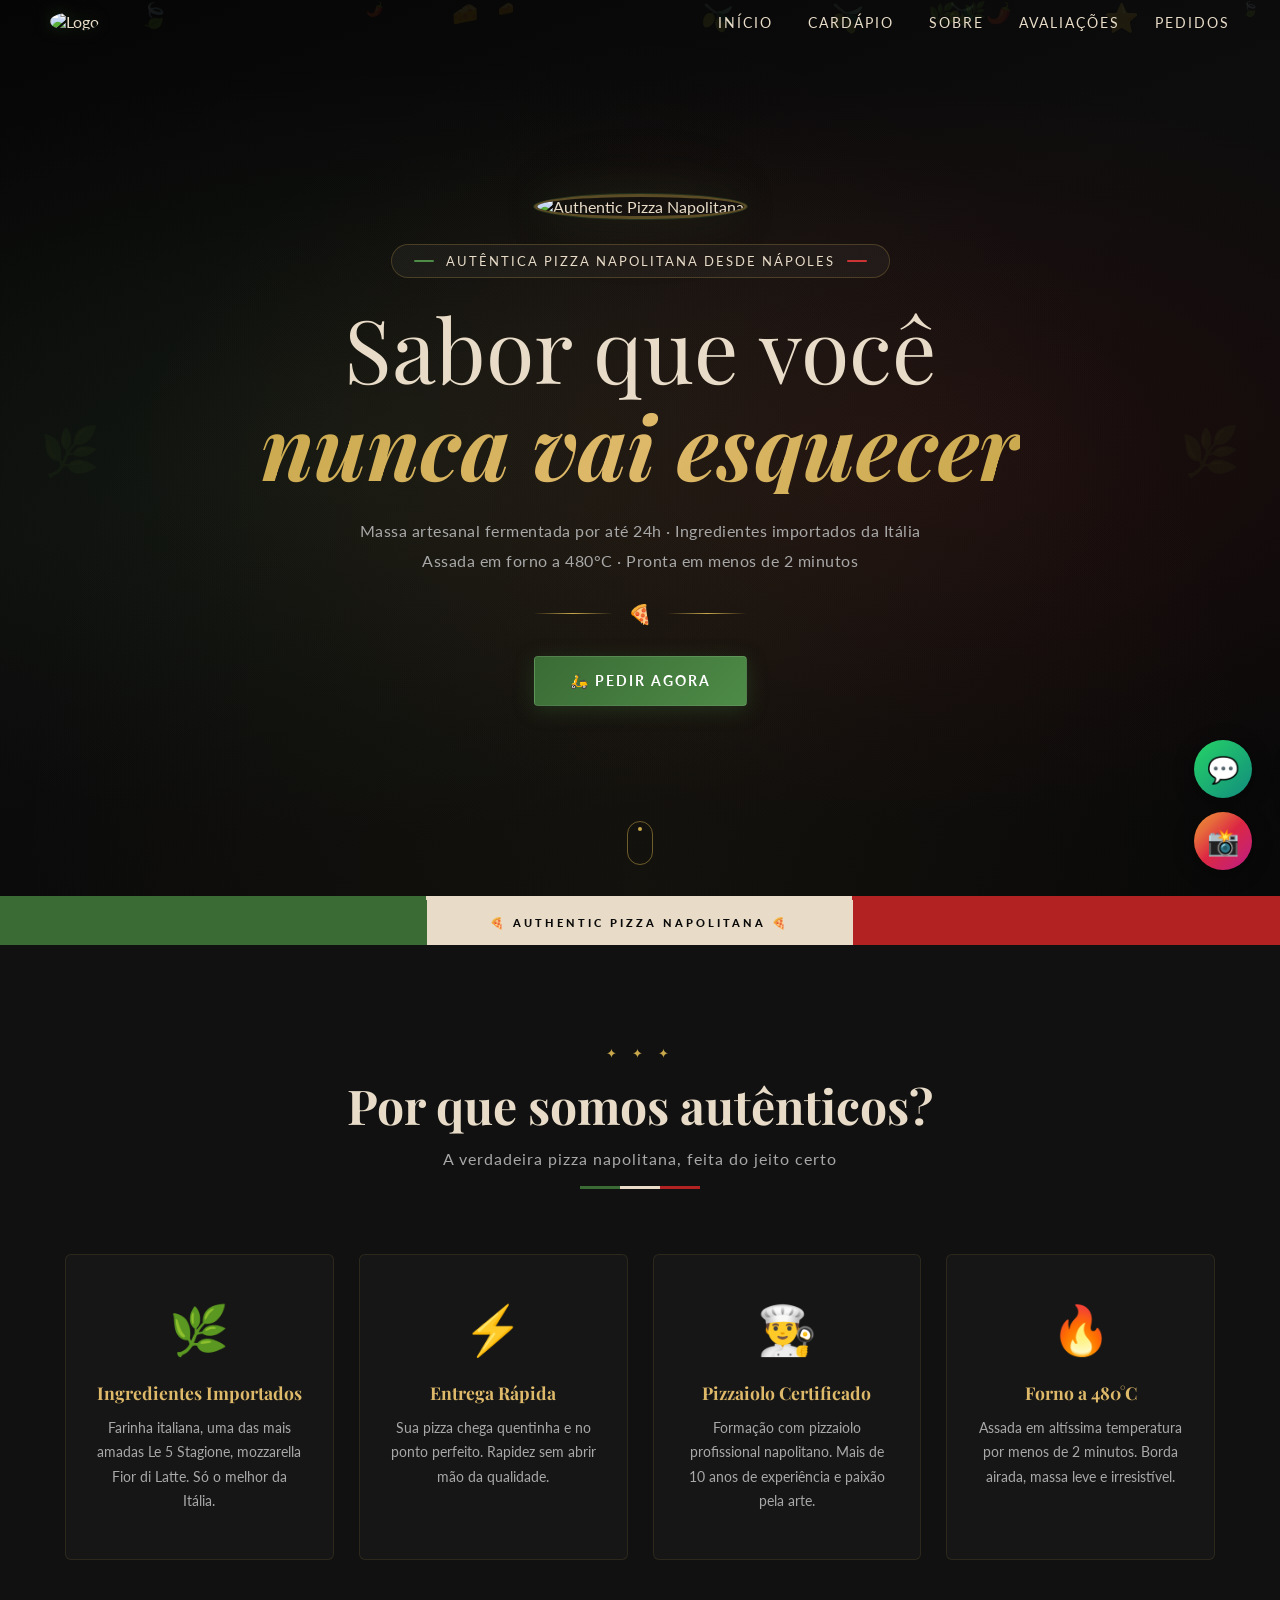
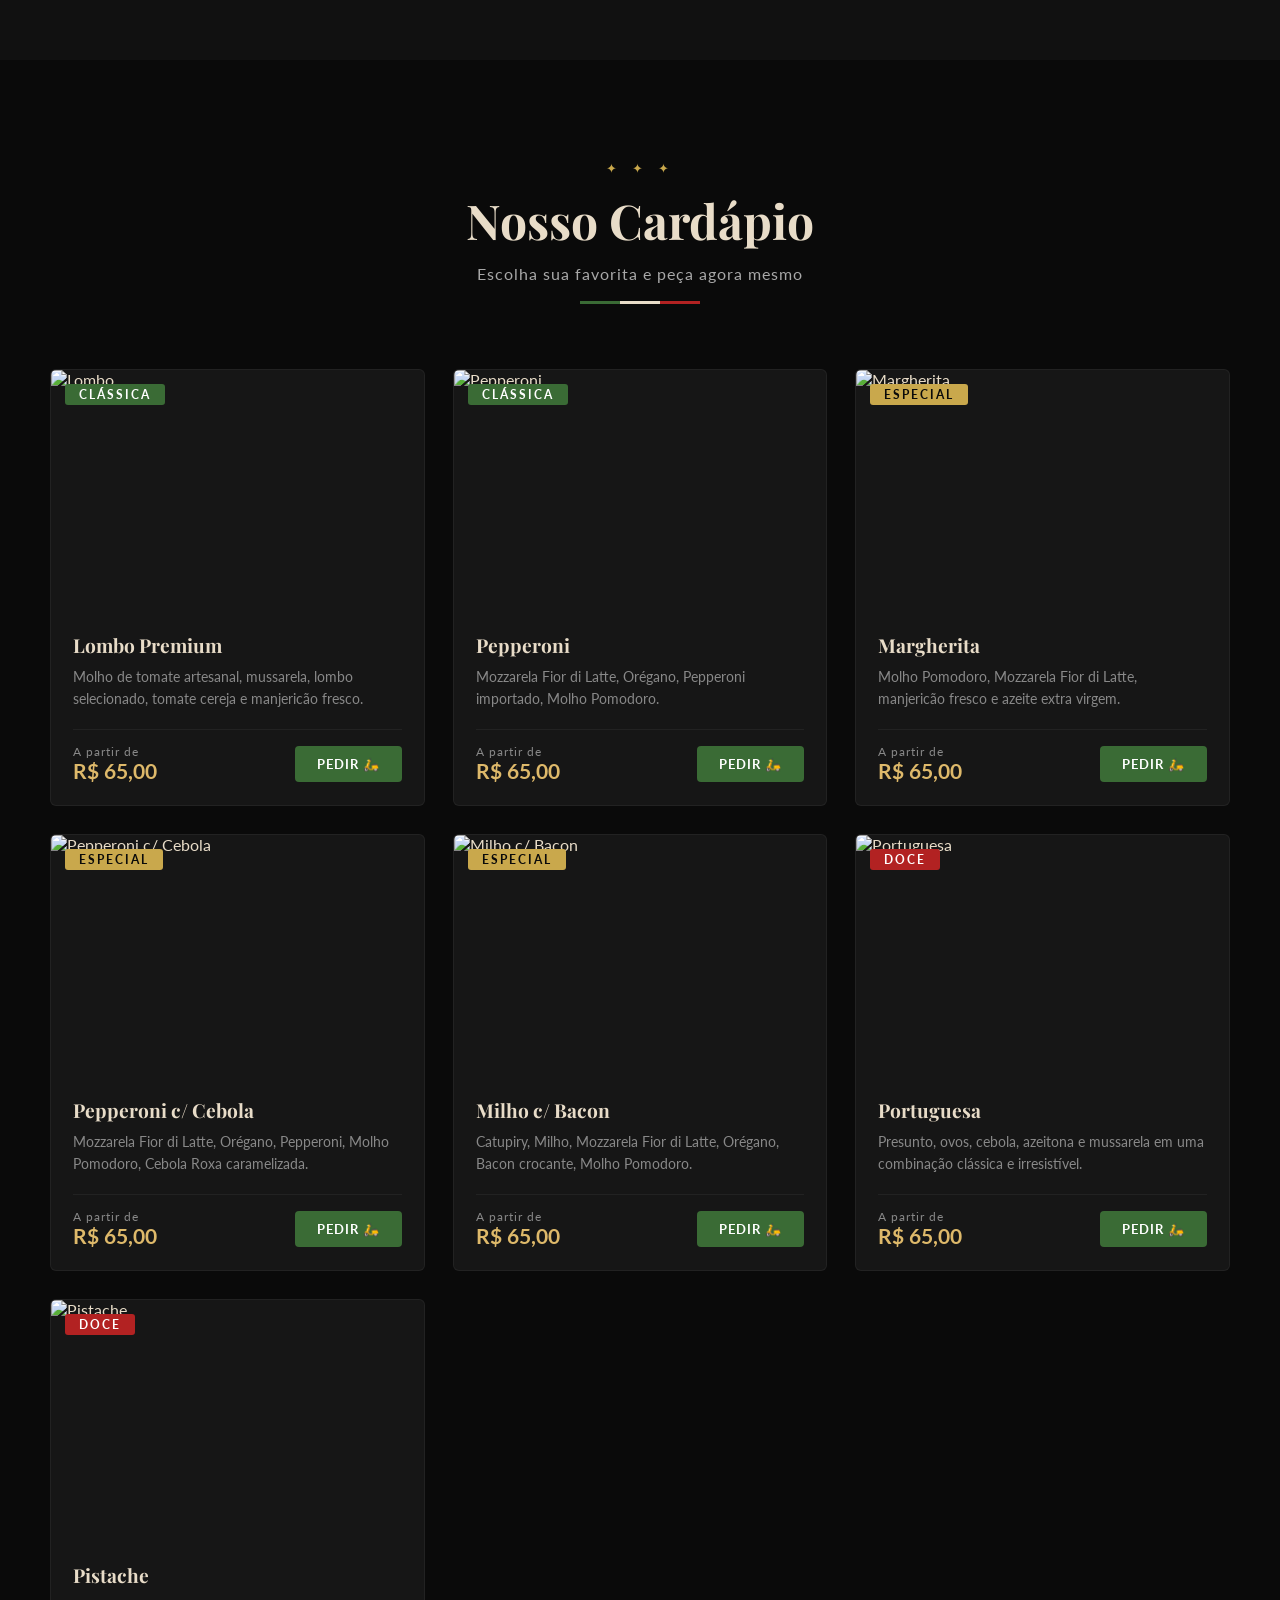
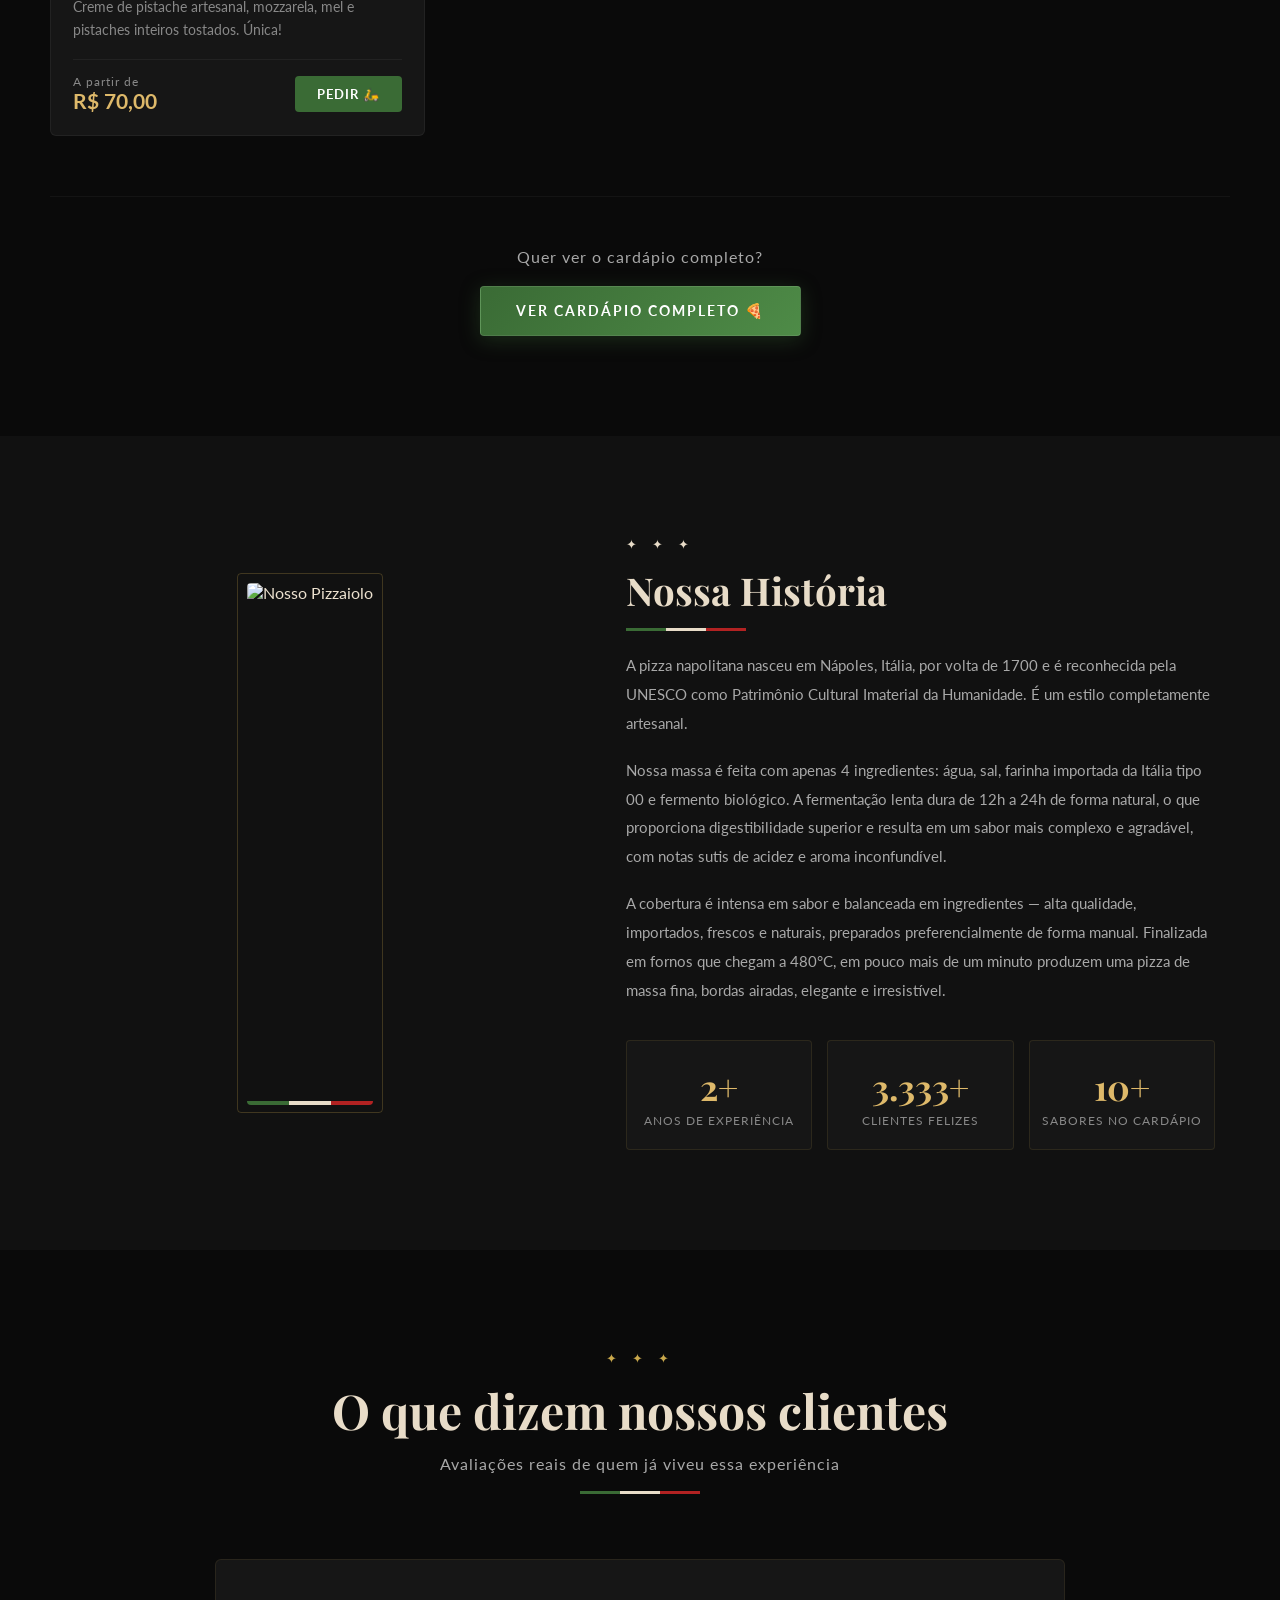
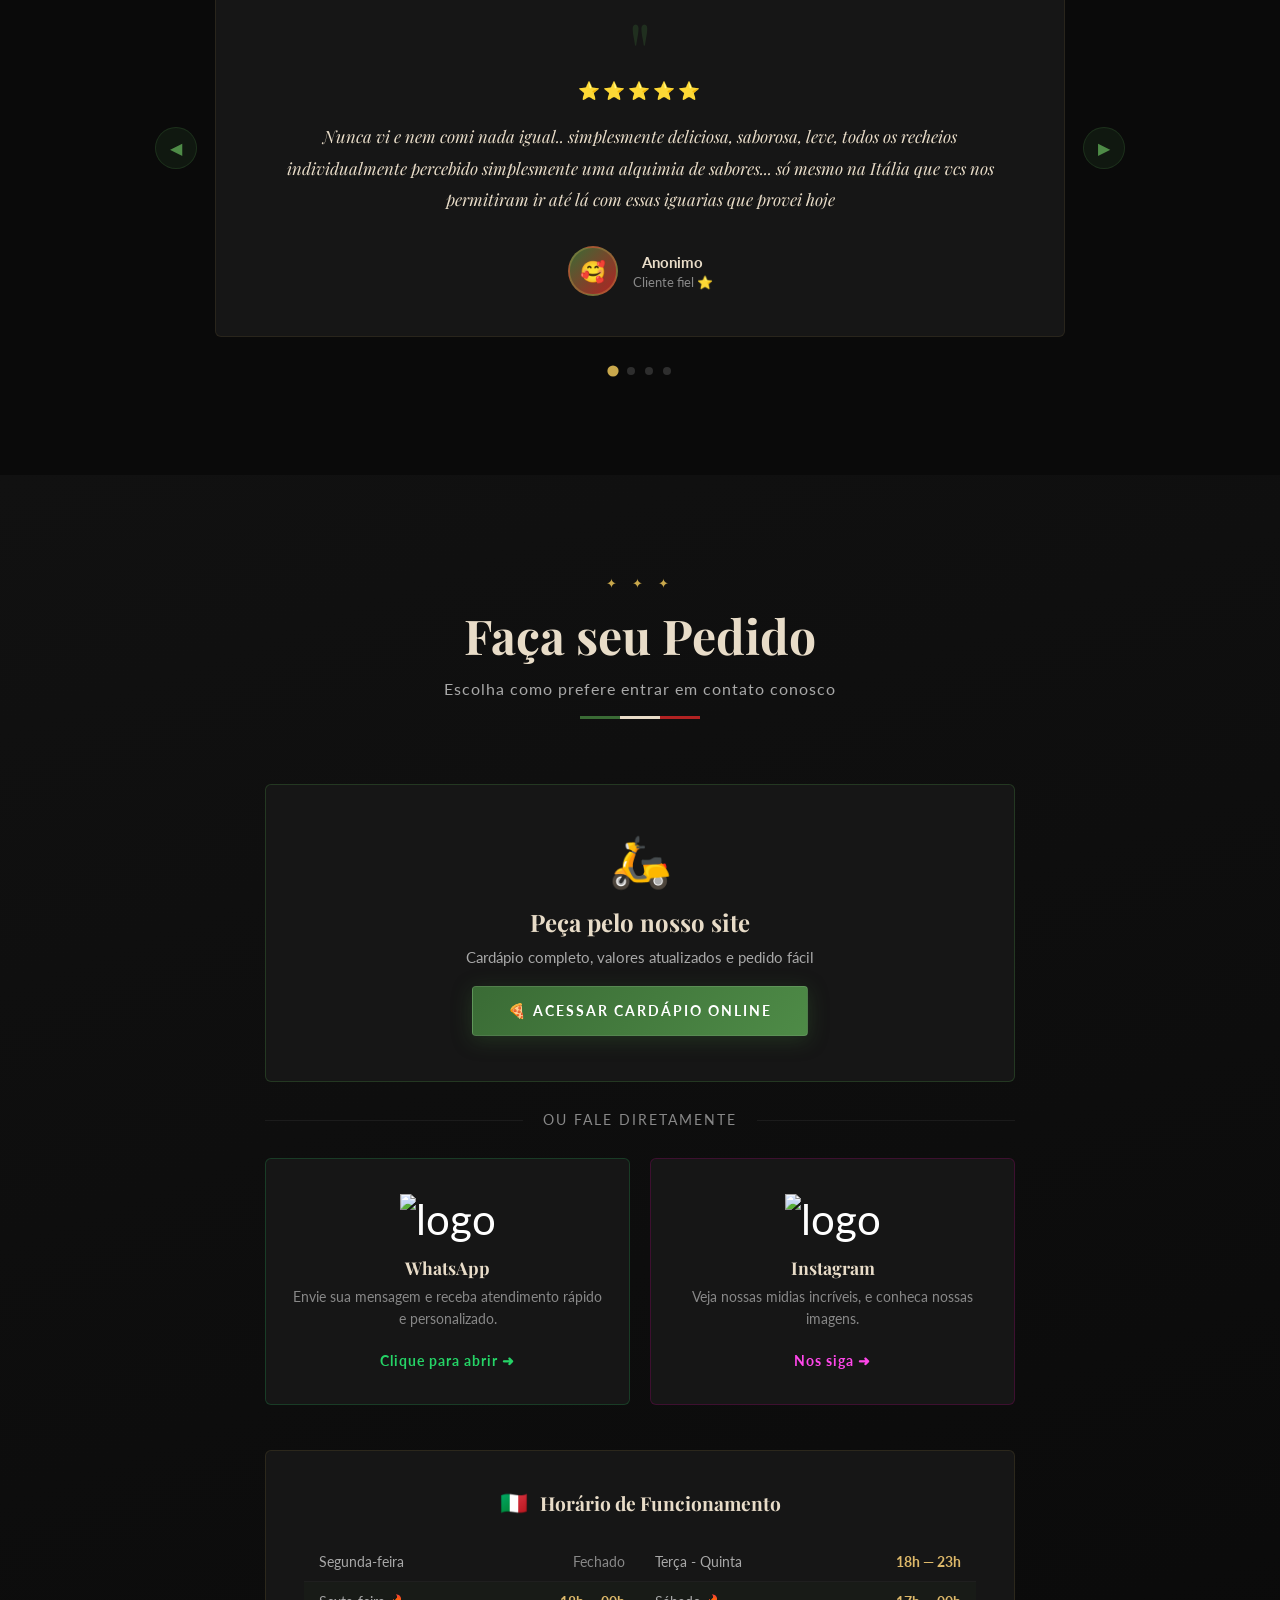
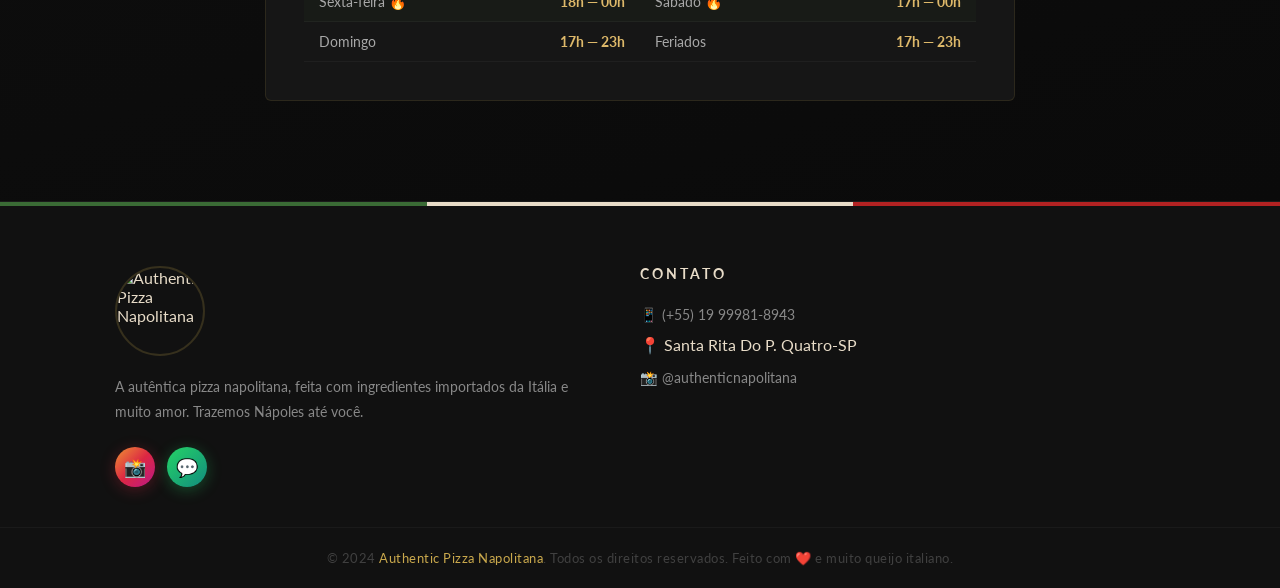
==== Index.html @ 11d4d559 "Rename Index2.html to Index.html" ====
<!DOCTYPE html>
<html lang="pt-BR">
<head>
    <meta charset="UTF-8">
    <meta name="viewport" content="width=device-width, initial-scale=1.0">
    <title>Authentic Pizza Napolitana</title>
    <link rel="stylesheet" href="style2.css">
    <link href="https://fonts.googleapis.com/css2?family=Playfair+Display:ital,wght@0,400;0,700;1,400&family=Lato:wght@300;400;700&display=swap" rel="stylesheet">
</head>
<body>

    <!-- LOADER -->
    <div id="loader">
        <div class="loader-logo">
            <img src="./imgs/logo.jpeg" alt="Authentic Pizza Napolitana" class="loader-img">
        </div>
        <div class="loader-bar-container">
            <div class="loader-bar"></div>
        </div>
        <p class="loader-text">Preparando sua experiência...</p>
    </div>

    <!-- TOAST -->
    <div class="toast" id="toast">🍕 Redirecionando para o pedido!</div>

    <!-- FLOATING BUTTONS -->
    <div class="floating-buttons">
        <a href="https://wa.me/5519999818943?text=" 
           class="float-btn float-whatsapp" target="_blank">
            <span>💬</span>
            <div class="tooltip">Pedir pelo WhatsApp</div>
        </a>
        <a href="https://www.instagram.com/authentic_napolitana?igsh=MWFhM2d0ODhkc3BvMA==" 
           class="float-btn float-instagram" target="_blank">
            <span>📸</span>
            <div class="tooltip">Ver no Instagram</div>
        </a>
    </div>

    <!-- NAVBAR -->
    <nav id="navbar">
        <div class="nav-logo">
            <img src="./imgs/logo.jpeg" alt="Logo" class="nav-logo-img">
        </div>
        <ul class="nav-links" id="navLinks">
            <li><a href="#hero">Início</a></li>
            <li><a href="#cardapio">Cardápio</a></li>
            <li><a href="#sobre">Sobre</a></li>
            <li><a href="#depoimentos">Avaliações</a></li>
            <li><a href="#pedido">Pedidos</a></li>
        </ul>
        <div class="hamburger" id="hamburger">
            <span></span>
            <span></span>
            <span></span>
        </div>
    </nav>

    <!-- ===== HERO ===== -->
    <section id="hero">
        <div class="hero-bg"></div>
        <div class="hero-overlay"></div>
        <div class="particles" id="particles"></div>

        <!-- Bandeira italiana decorativa -->
        <div class="italian-flag-bar"></div>

        <div class="hero-content">
            <div class="hero-logo-container">
                <img src="./imgs/logo.jpeg" alt="Authentic Pizza Napolitana" class="hero-logo">
            </div>
            <div class="hero-badge">
                <span class="badge-line green-line"></span>
                Autêntica Pizza Napolitana desde Nápoles
                <span class="badge-line red-line"></span>
            </div>
            <h1 class="hero-title">
                <span class="linha1">Sabor que você</span>
                <span class="linha2">nunca vai esquecer</span>
            </h1>
            <p class="hero-subtitle">
                Massa artesanal fermentada por até 24h · Ingredientes importados da Itália<br>
                Assada em forno a 480°C · Pronta em menos de 2 minutos
            </p>
            <div class="hero-divider">
                <span class="divider-line"></span>
                <span class="divider-icon">🍕</span>
                <span class="divider-line"></span>
            </div>
            <div class="hero-buttons">
                <a href="https://authenticnapolitana.pedido.app.br/?utm_source=ig&utm_medium=social&utm_content=link_in_bio" 
                   class="btn btn-primary" target="_blank">
                   🛵 Pedir Agora
                </a>
            </div>
        </div>

        <div class="scroll-indicator">
            <span></span>
        </div>

        <!-- Decoração italiana -->
        <div class="hero-decoration left">🌿</div>
        <div class="hero-decoration right">🌿</div>
    </section>

    <!-- ===== FAIXA ITALIANA ===== -->
    <div class="italian-strip">
        <div class="strip-green"></div>
        <div class="strip-white">
            <span>🍕 AUTHENTIC PIZZA NAPOLITANA 🍕</span>
        </div>
        <div class="strip-red"></div>
    </div>

    <!-- ===== DIFERENCIAIS ===== -->
    <section id="diferenciais">
        <div class="section-title">
            <div class="ornament">✦ ✦ ✦</div>
            <h2>Por que somos autênticos?</h2>
            <p>A verdadeira pizza napolitana, feita do jeito certo</p>
            <div class="title-flag">
                <span class="f-green"></span>
                <span class="f-white"></span>
                <span class="f-red"></span>
            </div>
        </div>
        <div class="diferenciais-grid">
            <div class="diferencial-card">
                <span class="diferencial-icon">🌿</span>
                <h3>Ingredientes Importados</h3>
                <p>Farinha italiana, uma das mais amadas Le 5 Stagione, mozzarella Fior di Latte. Só o melhor da Itália.</p>
            </div>
            <div class="diferencial-card">
                <span class="diferencial-icon">⚡</span>
                <h3>Entrega Rápida</h3>
                <p>Sua pizza chega quentinha e no ponto perfeito. Rapidez sem abrir mão da qualidade.</p>
            </div>
            <div class="diferencial-card">
                <span class="diferencial-icon">👨‍🍳</span>
                <h3>Pizzaiolo Certificado</h3>
                <p>Formação com pizzaiolo profissional napolitano. Mais de 10 anos de experiência e paixão pela arte.</p>
            </div>
            <div class="diferencial-card">
                <span class="diferencial-icon">🔥</span>
                <h3>Forno a 480°C</h3>
                <p>Assada em altíssima temperatura por menos de 2 minutos. Borda airada, massa leve e irresistível.</p>
            </div>
        </div>
    </section>

    <!-- ===== CARDÁPIO ===== -->
    <section id="cardapio">
        <div class="section-title">
            <div class="ornament">✦ ✦ ✦</div>
            <h2>Nosso Cardápio</h2>
            <p>Escolha sua favorita e peça agora mesmo</p>
            <div class="title-flag">
                <span class="f-green"></span>
                <span class="f-white"></span>
                <span class="f-red"></span>
            </div>
        </div>

        </div>

        <div class="menu-grid" id="menuGrid">

            <!-- Clássicas -->
             
            <div class="pizza-card" data-categoria="classicas">
                <div class="pizza-img">
                    <img src="./imgs/pizza1.jpeg" alt="Lombo">
                    <div class="card-badge">Clássica</div>
                </div>
                <div class="pizza-info">
                    <h3>Lombo Premium</h3>
                    <p>Molho de tomate artesanal, mussarela, lombo selecionado, tomate cereja e manjericão fresco.</p>
                    <div class="pizza-footer">
                        <div class="pizza-preco">
                            <span>A partir de</span>
                            R$ 65,00
                        </div>
                        <a href="https://authenticnapolitana.pedido.app.br/?utm_source=ig&utm_medium=social&utm_content=link_in_bio"
                           class="btn-pedir" target="_blank">Pedir 🛵</a>
                    </div>
                </div>
            </div>

            <div class="pizza-card" data-categoria="classicas">
                <div class="pizza-img">
                    <img src="./imgs/pizza2.jpeg" alt="Pepperoni">
                    <div class="card-badge">Clássica</div>
                </div>
                <div class="pizza-info">
                    <h3>Pepperoni</h3>
                    <p>Mozzarela Fior di Latte, Orégano, Pepperoni importado, Molho Pomodoro.</p>
                    <div class="pizza-footer">
                        <div class="pizza-preco">
                            <span>A partir de</span>
                            R$ 65,00
                        </div>
                        <a href="https://authenticnapolitana.pedido.app.br/?utm_source=ig&utm_medium=social&utm_content=link_in_bio"
                           class="btn-pedir" target="_blank">Pedir 🛵</a>
                    </div>
                </div>
            </div>

            <!-- Especiais -->
            <div class="pizza-card" data-categoria="especiais">
                <div class="pizza-img">
                    <img src="./imgs/pizza3.jpeg" alt="Margherita">
                    <div class="card-badge especial-badge">Especial</div>
                </div>
                <div class="pizza-info">
                    <h3>Margherita</h3>
                    <p>Molho Pomodoro, Mozzarela Fior di Latte, manjericão fresco e azeite extra virgem.</p>
                    <div class="pizza-footer">
                        <div class="pizza-preco">
                            <span>A partir de</span>
                            R$ 65,00
                        </div>
                        <a href="https://authenticnapolitana.pedido.app.br/?utm_source=ig&utm_medium=social&utm_content=link_in_bio"
                           class="btn-pedir" target="_blank">Pedir 🛵</a>
                    </div>
                </div>
            </div>

            <div class="pizza-card" data-categoria="especiais">
                <div class="pizza-img">
                    <img src="./imgs/pizza4.jpeg" alt="Pepperoni c/ Cebola">
                    <div class="card-badge especial-badge">Especial</div>
                </div>
                <div class="pizza-info">
                    <h3>Pepperoni c/ Cebola</h3>
                    <p>Mozzarela Fior di Latte, Orégano, Pepperoni, Molho Pomodoro, Cebola Roxa caramelizada.</p>
                    <div class="pizza-footer">
                        <div class="pizza-preco">
                            <span>A partir de</span>
                            R$ 65,00
                        </div>
                        <a href="https://authenticnapolitana.pedido.app.br/?utm_source=ig&utm_medium=social&utm_content=link_in_bio"
                           class="btn-pedir" target="_blank">Pedir 🛵</a>
                    </div>
                </div>
            </div>

            <div class="pizza-card" data-categoria="especiais">
                <div class="pizza-img">
                    <img src="./imgs/pizza5.jpeg" alt="Milho c/ Bacon">
                    <div class="card-badge especial-badge">Especial</div>
                </div>
                <div class="pizza-info">
                    <h3>Milho c/ Bacon</h3>
                    <p>Catupiry, Milho, Mozzarela Fior di Latte, Orégano, Bacon crocante, Molho Pomodoro.</p>
                    <div class="pizza-footer">
                        <div class="pizza-preco">
                            <span>A partir de</span>
                            R$ 65,00
                        </div>
                        <a href="https://authenticnapolitana.pedido.app.br/?utm_source=ig&utm_medium=social&utm_content=link_in_bio"
                           class="btn-pedir" target="_blank">Pedir 🛵</a>
                    </div>
                </div>
            </div>

            <!-- Doces -->
            <div class="pizza-card" data-categoria="doces">
                <div class="pizza-img">
                    <img src="./imgs/pizza6.jpeg" alt="Portuguesa">
                    <div class="card-badge doce-badge">Doce</div>
                </div>
                <div class="pizza-info">
                    <h3>Portuguesa</h3>
                    <p>Presunto, ovos, cebola, azeitona e mussarela em uma combinação clássica e irresistível.</p>
                    <div class="pizza-footer">
                        <div class="pizza-preco">
                            <span>A partir de</span>
                            R$ 65,00
                        </div>
                        <a href="https://authenticnapolitana.pedido.app.br/?utm_source=ig&utm_medium=social&utm_content=link_in_bio"
                           class="btn-pedir" target="_blank">Pedir 🛵</a>
                    </div>
                </div>
            </div>

            <div class="pizza-card" data-categoria="doces">
                <div class="pizza-img">
                    <img src="./imgs/Doce.jpeg" alt="Pistache">
                    <div class="card-badge doce-badge">Doce</div>
                </div>
                <div class="pizza-info">
                    <h3>Pistache</h3>
                    <p>Creme de pistache artesanal, mozzarela, mel e pistaches inteiros tostados. Única!</p>
                    <div class="pizza-footer">
                        <div class="pizza-preco">
                            <span>A partir de</span>
                            R$ 70,00
                        </div>
                        <a href="https://authenticnapolitana.pedido.app.br/?utm_source=ig&utm_medium=social&utm_content=link_in_bio"
                           class="btn-pedir" target="_blank">Pedir 🛵</a>
                    </div>
                </div>
            </div>

        </div>

        <!-- CTA Cardápio -->
        <div class="cardapio-cta">
            <p>Quer ver o cardápio completo?</p>
            <a href="https://authenticnapolitana.pedido.app.br/?utm_source=ig&utm_medium=social&utm_content=link_in_bio"
               class="btn btn-primary" target="_blank">
               Ver Cardápio Completo 🍕
            </a>
        </div>
    </section>

    <!-- ===== SOBRE ===== -->
    <section id="sobre">
        <div class="sobre-container">
            <div class="sobre-visual">
                <div class="img-frame">
                    <img src="./imgs/ra.jpeg" alt="Nosso Pizzaiolo" id="img-chef">
                    <div class="img-border"></div>
                    <div class="img-flag">
                        <span></span><span></span><span></span>
                    </div>
                </div>
            </div>
            <div class="sobre-content reveal">
                <div class="ornament" style="text-align:left; color: var(--verde-italiano);">✦ ✦ ✦</div>
                <h2>Nossa História</h2>
                <div class="sobre-flag-divider">
                    <span class="f-green"></span>
                    <span class="f-white"></span>
                    <span class="f-red"></span>
                </div>
                <p>
                    A pizza napolitana nasceu em Nápoles, Itália, por volta de 1700 e é reconhecida pela UNESCO como Patrimônio Cultural Imaterial da Humanidade. É um estilo completamente artesanal.
                </p>
                <p>
                    Nossa massa é feita com apenas 4 ingredientes: água, sal, farinha importada da Itália tipo 00 e fermento biológico. A fermentação lenta dura de 12h a 24h de forma natural, o que proporciona digestibilidade superior e resulta em um sabor mais complexo e agradável, com notas sutis de acidez e aroma inconfundível.
                </p>
                <p>
                    A cobertura é intensa em sabor e balanceada em ingredientes — alta qualidade, importados, frescos e naturais, preparados preferencialmente de forma manual. Finalizada em fornos que chegam a 480°C, em pouco mais de um minuto produzem uma pizza de massa fina, bordas airadas, elegante e irresistível.
                </p>
                <div class="sobre-stats">
                    <div class="stat">
                        <span class="stat-num" data-target="3">0</span>
                        <span class="stat-label">Anos de experiência</span>
                    </div>
                    <div class="stat">
                        <span class="stat-num" data-target="5000">0</span>
                        <span class="stat-label">Clientes felizes</span>
                    </div>
                    <div class="stat">
                        <span class="stat-num" data-target="15">0</span>
                        <span class="stat-label">Sabores no cardápio</span>
                    </div>
                </div>
            </div>
        </div>
    </section>

    <!-- ===== DEPOIMENTOS ===== -->
    <section id="depoimentos">
        <div class="section-title">
            <div class="ornament">✦ ✦ ✦</div>
            <h2>O que dizem nossos clientes</h2>
            <p>Avaliações reais de quem já viveu essa experiência</p>
            <div class="title-flag">
                <span class="f-green"></span>
                <span class="f-white"></span>
                <span class="f-red"></span>
            </div>
        </div>
        <div class="depoimentos-slider">
            <button class="slider-btn" id="prevBtn" onclick="changeSlide(-1)">◀</button>
            <div class="slider-overflow">
                <div class="depoimentos-track" id="depoimentosTrack">
                    <div class="depoimento-card">
                        <div class="quote-icon">"</div>
                        <div class="depoimento-stars">⭐⭐⭐⭐⭐</div>
                        <p class="depoimento-text">Nunca vi e nem comi nada igual.. simplesmente deliciosa, saborosa, leve, todos os recheios individualmente percebido simplesmente uma alquimia de sabores... só mesmo na Itália que vcs nos permitiram ir até lá com essas iguarias que provei hoje</p>
                        <div class="depoimento-autor">
                            <div class="autor-avatar">🥰</div>
                            <div class="autor-info">
                                <strong>Anonimo</strong>
                                <span>Cliente fiel ⭐</span>
                            </div>
                        </div>
                    </div>
                    <div class="depoimento-card">
                        <div class="quote-icon">"</div>
                        <div class="depoimento-stars">⭐⭐⭐⭐⭐</div>
                        <p class="depoimento-text">Parabens adoramos! Lembramos de Napóles.</p>
                        <div class="depoimento-autor">
                            <div class="autor-avatar">😊</div>
                            <div class="autor-info">
                                <strong>Alessandra Sumara Cassago Posso</strong>
                                <span>Cliente fiel ⭐</span>
                            </div>
                        </div>
                    </div>
                    <div class="depoimento-card">
                        <div class="quote-icon">"</div>
                        <div class="depoimento-stars">⭐⭐⭐⭐⭐</div>
                        <p class="depoimento-text">Exelente!!! Super saborosa! Massa deliciosa!!! Em cada pedaco dá para sentir o capricho que foi confeccionada.PARABéNS a toda a equipe e aos idealiziadores do authentic Napolitana🍕❤️</p>
                        <div class="depoimento-autor">
                            <div class="autor-avatar">🥰</div>
                            <div class="autor-info">
                                <strong>Glaucia Tech Dos Santos</strong>
                                <span>Cliente fiel ⭐</span>
                            </div>
                        </div>
                    </div>
                    <div class="depoimento-card">
                        <div class="quote-icon">"</div>
                        <div class="depoimento-stars">⭐⭐⭐⭐⭐</div>
                        <p class="depoimento-text">Maravilhosa, como sempre de exelente qualidade.</p>
                        <div class="depoimento-autor">
                            <div class="autor-avatar">😄</div>
                            <div class="autor-info">
                                <strong>Elizabeth Eidt</strong>
                                <span>Primeira vez que provou, se tronou cliente Fiel</span>
                            </div>
                        </div>
                    </div>
                </div>
            </div>
            <button class="slider-btn" id="nextBtn" onclick="changeSlide(1)">▶</button>
        </div>
        <div class="slider-controls">
            <button class="slider-dot active" onclick="goToSlide(0)"></button>
            <button class="slider-dot" onclick="goToSlide(1)"></button>
            <button class="slider-dot" onclick="goToSlide(2)"></button>
            <button class="slider-dot" onclick="goToSlide(3)"></button>
        </div>
    </section>

    <!-- ===== PEDIDO ===== -->
    <section id="pedido">
        <div class="pedido-container">
            <div class="section-title">
                <div class="ornament">✦ ✦ ✦</div>
                <h2>Faça seu Pedido</h2>
                <p>Escolha como prefere entrar em contato conosco</p>
                <div class="title-flag">
                    <span class="f-green"></span>
                    <span class="f-white"></span>
                    <span class="f-red"></span>
                </div>
            </div>

            <!-- PEDIDO PELO SITE -->
            <div class="pedido-site reveal">
                <div class="pedido-site-icon">🛵</div>
                <h3>Peça pelo nosso site</h3>
                <p>Cardápio completo, valores atualizados e pedido fácil</p>
                <a href="https://authenticnapolitana.pedido.app.br/?utm_source=ig&utm_medium=social&utm_content=link_in_bio"
                   class="btn btn-primary" target="_blank" style="margin-top: 20px; display:inline-flex;">
                   🍕 Acessar Cardápio Online
                </a>
            </div>

            <div class="pedido-ou">
                <span>ou fale diretamente</span>
            </div>

            <div class="pedido-options">
                <a href="https://wa.me/5519999818943?text=" 
                   class="pedido-option whatsapp-opt" target="_blank">
                    <span class="pedido-option-icon"><img src="./imgs/wats-logo.png" alt="logo" id="wats"></span>
                    <h3>WhatsApp</h3>
                    <p>Envie sua mensagem e receba atendimento rápido e personalizado.</p>
                    <br>
                    <span class="cta-link green-cta">Clique para abrir ➜</span>
                </a>
                <a href="https://www.instagram.com/authentic_napolitana?igsh=MWFhM2d0ODhkc3BvMA==" 
                   class="pedido-option instagram-opt" target="_blank">
                    <span class="pedido-option-icon"><img src="imgs/ig.png" alt="logo" id="ig"></span>
                    <h3>Instagram</h3>
                    <p>Veja nossas midias incríveis, e conheca nossas imagens.</p>
                    <br>
                    <span class="cta-link red-cta">Nos siga ➜</span>
                </a>
            </div>

            <div class="pedido-horario reveal">
                <div class="horario-header">
                    <span class="h-flag">🇮🇹</span>
                    <h3>Horário de Funcionamento</h3>
                </div>
                <div class="horario-grid">
                    <div class="horario-item fechado">
                        <span class="dia">Segunda-feira</span>
                        <span class="hora closed">Fechado</span>
                    </div>
                    <div class="horario-item">
                        <span class="dia">Terça - Quinta</span>
                        <span class="hora">18h — 23h</span>
                    </div>
                    <div class="horario-item destaque">
                        <span class="dia">Sexta-feira 🔥</span>
                        <span class="hora">18h — 00h</span>
                    </div>
                    <div class="horario-item destaque">
                        <span class="dia">Sábado 🔥</span>
                        <span class="hora">17h — 00h</span>
                    </div>
                    <div class="horario-item">
                        <span class="dia">Domingo</span>
                        <span class="hora">17h — 23h</span>
                    </div>
                    <div class="horario-item">
                        <span class="dia">Feriados</span>
                        <span class="hora">17h — 23h</span>
                    </div>
                </div>
            </div>
        </div>
    </section>

    <!-- ===== FOOTER ===== -->
    <footer>
        <div class="footer-italian-bar">
            <span class="fb-green"></span>
            <span class="fb-white"></span>
            <span class="fb-red"></span>
        </div>
        <div class="footer-content">
            <div class="footer-brand">
                <img src="./imgs/logo.jpeg" alt="Authentic Pizza Napolitana" class="footer-logo">
                <p>A autêntica pizza napolitana, feita com ingredientes importados da Itália e muito amor. 
                Trazemos Nápoles até você.</p>
                <div class="social-links">
                    <a href="https://www.instagram.com/authentic_napolitana?igsh=MWFhM2d0ODhkc3BvMA==" class="social-link ig" target="_blank">📸</a>
                    <a href="https://wa.me/5519999818943" class="social-link wa" target="_blank">💬</a>
                </div>
            </div>
            <div class="footer-col">
                <h4>Contato</h4>
                <ul>
                    <li><a href="https://wa.me/5519999818943" target="_blank">📱 (+55) 19 99981-8943</a></li>
                    <li><p>📍 Santa Rita Do P. Quatro-SP</p></li>
                    <li><a href="https://www.instagram.com/authentic_napolitana?igsh=MWFhM2d0ODhkc3BvMA==" target="_blank">📸 @authenticnapolitana</a></li>
                </ul>
            </div>
        </div>
        <div class="footer-bottom">
            <p>© 2024 <span class="brand-name">Authentic Pizza Napolitana</span>. Todos os direitos reservados. 
            Feito com <span class="heart">❤️</span> e muito queijo italiano.</p>
        </div>
    </footer>

    <script>
        // ===== LOADER =====
        window.addEventListener('load', () => {
            setTimeout(() => {
                document.getElementById('loader').classList.add('hidden');
            }, 2500);
        });

        // ===== PARTICLES =====
        const particlesContainer = document.getElementById('particles');
        const emojis = ['🌿', '🍅', '⭐', '🫒', '🧀', '🌶️', '🍃'];

        for (let i = 0; i < 12; i++) {
            const p = document.createElement('div');
            p.className = 'particle';
            p.textContent = emojis[Math.floor(Math.random() * emojis.length)];
            p.style.left = Math.random() * 100 + '%';
            p.style.animationDuration = (10 + Math.random() * 15) + 's';
            p.style.animationDelay = (Math.random() * 12) + 's';
            p.style.fontSize = (12 + Math.random() * 18) + 'px';
            particlesContainer.appendChild(p);
        }

        // ===== NAVBAR SCROLL =====
        const navbar = document.getElementById('navbar');
        window.addEventListener('scroll', () => {
            navbar.classList.toggle('scrolled', window.scrollY > 80);
        });

        // ===== HAMBURGER =====
        const hamburger = document.getElementById('hamburger');
        const navLinks = document.getElementById('navLinks');

        hamburger.addEventListener('click', () => {
            hamburger.classList.toggle('active');
            navLinks.classList.toggle('open');
        });

        navLinks.querySelectorAll('a').forEach(link => {
            link.addEventListener('click', () => {
                hamburger.classList.remove('active');
                navLinks.classList.remove('open');
            });
        });

        // ===== SCROLL REVEAL =====
        const observer = new IntersectionObserver((entries) => {
            entries.forEach(entry => {
                if (entry.isIntersecting) {
                    entry.target.classList.add('visible');
                }
            });
        }, { threshold: 0.1 });

        document.querySelectorAll('.diferencial-card, .pizza-card, .reveal').forEach(el => {
            observer.observe(el);
        });

        document.querySelectorAll('.diferencial-card').forEach((card, i) => {
            card.style.transitionDelay = `${i * 0.12}s`;
        });

        document.querySelectorAll('.pizza-card').forEach((card, i) => {
            card.style.transitionDelay = `${i * 0.08}s`;
        });

        // ===== CONTADOR STATS =====
        const statsObserver = new IntersectionObserver((entries) => {
            entries.forEach(entry => {
                if (entry.isIntersecting) {
                    const nums = entry.target.querySelectorAll('.stat-num');
                    nums.forEach(num => {
                        const target = parseInt(num.getAttribute('data-target'));
                        let current = 0;
                        const increment = target / 60;
                        const timer = setInterval(() => {
                            current += increment;
                            if (current >= target) {
                                current = target;
                                clearInterval(timer);
                            }
                            num.textContent = target > 999 
                                ? Math.floor(current).toLocaleString('pt-BR') + '+'
                                : Math.floor(current) + '+';
                        }, 30);
                    });
                    statsObserver.unobserve(entry.target);
                }
            });
        }, { threshold: 0.5 });

        const sobreSection = document.getElementById('sobre');
        if (sobreSection) statsObserver.observe(sobreSection);

        // ===== MENU FILTER =====
        function filterMenu(categoria, event) {
            const cards = document.querySelectorAll('.pizza-card');
            const tabs = document.querySelectorAll('.menu-tab');

            tabs.forEach(tab => tab.classList.remove('active'));
            if (event && event.target) event.target.classList.add('active');

            cards.forEach(card => {
                if (categoria === 'todas' || card.dataset.categoria === categoria) {
                    card.style.display = 'block';
                    setTimeout(() => {
                        card.style.opacity = '1';
                        card.style.transform = 'scale(1)';
                    }, 10);
                } else {
                    card.style.opacity = '0';
                    card.style.transform = 'scale(0.9)';
                    setTimeout(() => { card.style.display = 'none'; }, 300);
                }
            });
        }

        // ===== SLIDER =====
        let currentSlide = 0;
        const totalSlides = 4;
        let autoSlide;

        function changeSlide(direction) {
            currentSlide = (currentSlide + direction + totalSlides) % totalSlides;
            updateSlider();
        }

        function goToSlide(index) {
            currentSlide = index;
            updateSlider();
        }

        function updateSlider() {
            const track = document.getElementById('depoimentosTrack');
            track.style.transform = `translateX(-${currentSlide * 100}%)`;
            document.querySelectorAll('.slider-dot').forEach((dot, i) => {
                dot.classList.toggle('active', i === currentSlide);
            });
            resetAutoSlide();
        }

        function resetAutoSlide() {
            clearInterval(autoSlide);
            autoSlide = setInterval(() => changeSlide(1), 5000);
        }

        resetAutoSlide();

        // ===== SMOOTH SCROLL =====
        document.querySelectorAll('a[href^="#"]').forEach(anchor => {
            anchor.addEventListener('click', function(e) {
                e.preventDefault();
                const target = document.querySelector(this.getAttribute('href'));
                if (target) target.scrollIntoView({ behavior: 'smooth', block: 'start' });
            });
        });

        // ===== PARALLAX HERO =====
        window.addEventListener('scroll', () => {
            const scrollY = window.scrollY;
            const heroContent = document.querySelector('.hero-content');
            if (heroContent && scrollY < window.innerHeight) {
                heroContent.style.transform = `translateY(${scrollY * 0.25}px)`;
                heroContent.style.opacity = 1 - scrollY / 700;
            }
        });

        // ===== RIPPLE =====
        document.querySelectorAll('.btn').forEach(btn => {
            btn.addEventListener('click', function(e) {
                const ripple = document.createElement('span');
                const rect = this.getBoundingClientRect();
                ripple.style.cssText = `
                    position: absolute; border-radius: 50%;
                    background: rgba(255,255,255,0.25);
                    width: 10px; height: 10px;
                    top: ${e.clientY - rect.top - 5}px;
                    left: ${e.clientX - rect.left - 5}px;
                    animation: rippleAnim 0.6s ease-out forwards;
                    pointer-events: none;
                `;
                this.appendChild(ripple);
                setTimeout(() => ripple.remove(), 600);
            });
        });

        const rippleStyle = document.createElement('style');
        rippleStyle.textContent = `@keyframes rippleAnim { to { transform: scale(30); opacity: 0; } }`;
        document.head.appendChild(rippleStyle);
    </script>
</body>
</html>
---- style2.css ----
/* ============================================
   AUTHENTIC PIZZA NAPOLITANA - STYLE
   Cores: Preto, Verde Italiano, Vermelho, Creme
   ============================================ */

@import url('https://fonts.googleapis.com/css2?family=Playfair+Display:ital,wght@0,400;0,700;1,400&family=Lato:wght@300;400;700&display=swap');

* {
    margin: 0;
    padding: 0;
    box-sizing: border-box;
}

:root {
    --preto:          #0A0A0A;
    --preto-medio:    #111111;
    --preto-card:     #161616;
    --preto-suave:    #1E1E1E;

    --verde:          #3A6B35;
    --verde-claro:    #4E8B47;
    --verde-brilho:   #5BA653;

    --vermelho:       #B22222;
    --vermelho-claro: #CC3333;
    --vermelho-escuro:#8B0000;

    --creme:          #E8DCC8;
    --creme-claro:    #F2EAD8;
    --dourado:        #C9A84C;
    --dourado-claro:  #DEB96A;

    --branco:         #FFFFFF;
    --cinza-texto:    #A8A8A8;
    --cinza-suave:    #888888;
}

html { scroll-behavior: smooth; }

body {
    font-family: 'Lato', 'Georgia', serif;
    background-color: var(--preto);
    color: var(--creme);
    overflow-x: hidden;
}

/* ===== SCROLLBAR ===== */
::-webkit-scrollbar { width: 7px; }
::-webkit-scrollbar-track { background: var(--preto); }
::-webkit-scrollbar-thumb {
    background: linear-gradient(var(--verde), var(--vermelho));
    border-radius: 4px;
}

/* ===== LOADER ===== */
#loader {
    position: fixed;
    inset: 0;
    background: var(--preto);
    display: flex;
    flex-direction: column;
    justify-content: center;
    align-items: center;
    z-index: 9999;
    transition: opacity 0.9s ease, visibility 0.9s ease;
}

#loader.hidden {
    opacity: 0;
    visibility: hidden;
}

.loader-img {
    width: 160px;
    height: 160px;
    border-radius: 50%;
    object-fit: cover;
    animation: loaderPulse 1.5s ease-in-out infinite;
    filter: drop-shadow(0 0 20px rgba(58, 107, 53, 0.5));
}

.loader-bar-container {
    width: 200px;
    height: 3px;
    background: rgba(255,255,255,0.1);
    border-radius: 3px;
    margin-top: 25px;
    overflow: hidden;
}

.loader-bar {
    height: 100%;
    background: linear-gradient(90deg, var(--verde), var(--creme), var(--vermelho));
    border-radius: 3px;
    animation: loadBar 2.5s ease forwards;
}

@keyframes loadBar {
    from { width: 0; }
    to { width: 100%; }
}

.loader-text {
    color: var(--creme);
    font-family: 'Playfair Display', serif;
    font-size: 1rem;
    margin-top: 15px;
    letter-spacing: 3px;
    opacity: 0.7;
    animation: fadeInOut 1.5s ease-in-out infinite;
}

@keyframes loaderPulse {
    0%, 100% { transform: scale(1); }
    50% { transform: scale(1.05); }
}

@keyframes fadeInOut {
    0%, 100% { opacity: 0.4; }
    50% { opacity: 1; }
}

/* ===== NAVBAR ===== */
nav {
    position: fixed;
    top: 0;
    width: 100%;
    padding: 12px 50px;
    display: flex;
    justify-content: space-between;
    align-items: center;
    z-index: 1000;
    transition: all 0.4s ease;
    background: transparent;
}

nav.scrolled {
    background: rgba(8, 8, 8, 0.97);
    backdrop-filter: blur(15px);
    box-shadow: 0 2px 30px rgba(0,0,0,0.5), 0 1px 0 rgba(58,107,53,0.3);
    padding: 8px 50px;
}

.nav-logo-img {
    width: 60px;
    height: 60px;
    border-radius: 50%;
    object-fit: cover;
    transition: transform 0.3s ease;
    filter: drop-shadow(0 0 8px rgba(58,107,53,0.4));
}

nav.scrolled .nav-logo-img {
    width: 50px;
    height: 50px;
}

.nav-logo-img:hover { transform: rotate(10deg) scale(1.1); }

.nav-links {
    display: flex;
    list-style: none;
    gap: 35px;
    align-items: center;
}

.nav-links a {
    color: var(--creme);
    text-decoration: none;
    font-family: 'Lato', sans-serif;
    font-size: 0.9rem;
    letter-spacing: 2px;
    text-transform: uppercase;
    transition: color 0.3s;
    position: relative;
}

.nav-links a::after {
    content: '';
    position: absolute;
    bottom: -4px;
    left: 0;
    width: 0;
    height: 2px;
    background: linear-gradient(90deg, var(--verde), var(--vermelho));
    transition: width 0.3s ease;
}

.nav-links a:hover { color: var(--dourado-claro); }
.nav-links a:hover::after { width: 100%; }

/* Hamburger */
.hamburger {
    display: none;
    flex-direction: column;
    cursor: pointer;
    gap: 5px;
}

.hamburger span {
    width: 25px;
    height: 2px;
    background: var(--creme);
    border-radius: 2px;
    transition: all 0.3s ease;
}

.hamburger.active span:nth-child(1) { transform: rotate(45deg) translate(5px, 7px); }
.hamburger.active span:nth-child(2) { opacity: 0; }
.hamburger.active span:nth-child(3) { transform: rotate(-45deg) translate(5px, -7px); }

/* ===== HERO ===== */
#hero {
    height: 100vh;
    min-height: 700px;
    position: relative;
    display: flex;
    align-items: center;
    justify-content: center;
    text-align: center;
    overflow: hidden;
}

.hero-bg {
    position: absolute;
    inset: 0;
    background:
        radial-gradient(ellipse at 30% 50%, rgba(58,107,53,0.12) 0%, transparent 60%),
        radial-gradient(ellipse at 70% 50%, rgba(178,34,34,0.12) 0%, transparent 60%),
        linear-gradient(160deg, #050505 0%, #0D0D0D 40%, #080808 100%);
}

.hero-overlay {
    position: absolute;
    inset: 0;
    background: radial-gradient(ellipse at center bottom, rgba(201,168,76,0.05) 0%, transparent 70%);
}

.italian-flag-bar {
    position: absolute;
    bottom: 0;
    left: 0;
    width: 100%;
    height: 4px;
    background: linear-gradient(90deg,
        var(--verde) 33.3%,
        var(--creme) 33.3%, var(--creme) 66.6%,
        var(--vermelho) 66.6%
    );
    z-index: 3;
}

.particles { position: absolute; inset: 0; overflow: hidden; }

.particle {
    position: absolute;
    opacity: 0.08;
    animation: floatParticle linear infinite;
}

@keyframes floatParticle {
    0% { transform: translateY(100vh) rotate(0deg); opacity: 0; }
    10% { opacity: 0.1; }
    90% { opacity: 0.1; }
    100% { transform: translateY(-100px) rotate(360deg); opacity: 0; }
}

.hero-content {
    position: relative;
    z-index: 2;
    max-width: 850px;
    padding: 0 20px;
}

.hero-logo-container {
    margin-bottom: 25px;
    animation: fadeInDown 0.8s ease 0.2s both;
}

.hero-logo {
    width: 150px;
    height: 150px;
    border-radius: 50%;
    object-fit: cover;
    border: 3px solid rgba(201,168,76,0.4);
    box-shadow:
        0 0 0 1px rgba(58,107,53,0.3),
        0 0 40px rgba(58,107,53,0.2),
        0 0 80px rgba(178,34,34,0.1);
    animation: heroLogoFloat 4s ease-in-out infinite;
}

@keyframes heroLogoFloat {
    0%, 100% { transform: translateY(0) rotate(-1deg); }
    50% { transform: translateY(-10px) rotate(1deg); }
}

.hero-badge {
    display: inline-flex;
    align-items: center;
    gap: 12px;
    background: rgba(255,255,255,0.04);
    border: 1px solid rgba(201,168,76,0.25);
    color: var(--creme);
    padding: 8px 22px;
    border-radius: 50px;
    font-size: 0.8rem;
    letter-spacing: 2px;
    text-transform: uppercase;
    margin-bottom: 22px;
    animation: fadeInDown 0.8s ease 0.4s both;
    font-family: 'Lato', sans-serif;
}

.badge-line {
    width: 20px;
    height: 2px;
    border-radius: 2px;
}

.green-line { background: var(--verde-claro); }
.red-line { background: var(--vermelho-claro); }

.hero-title {
    font-family: 'Playfair Display', serif;
    font-size: clamp(2.8rem, 7vw, 5.5rem);
    line-height: 1.1;
    margin-bottom: 22px;
    animation: fadeInDown 0.8s ease 0.6s both;
}

.hero-title .linha1 {
    color: var(--creme);
    display: block;
    font-weight: 400;
}

.hero-title .linha2 {
    display: block;
    font-style: italic;
    background: linear-gradient(135deg, var(--dourado), var(--dourado-claro), var(--dourado));
    -webkit-background-clip: text;
    -webkit-text-fill-color: transparent;
    background-clip: text;
    text-shadow: none;
}

.hero-subtitle {
    font-size: 1rem;
    color: var(--cinza-texto);
    margin-bottom: 25px;
    line-height: 1.9;
    letter-spacing: 0.5px;
    animation: fadeInDown 0.8s ease 0.8s both;
}

.hero-divider {
    display: flex;
    align-items: center;
    justify-content: center;
    gap: 15px;
    margin-bottom: 30px;
    animation: fadeInDown 0.8s ease 0.9s both;
}

.divider-line {
    width: 80px;
    height: 1px;
    background: linear-gradient(90deg, transparent, var(--dourado), transparent);
}

.divider-icon { font-size: 1.2rem; }

.hero-buttons {
    display: flex;
    gap: 18px;
    justify-content: center;
    flex-wrap: wrap;
    animation: fadeInDown 0.8s ease 1s both;
}

.hero-decoration {
    position: absolute;
    font-size: 3rem;
    opacity: 0.06;
    top: 50%;
    transform: translateY(-50%);
}

.hero-decoration.left { left: 40px; }
.hero-decoration.right { right: 40px; }

/* ===== SCROLL INDICATOR ===== */
.scroll-indicator {
    position: absolute;
    bottom: 35px;
    left: 50%;
    transform: translateX(-50%);
    z-index: 2;
    animation: bounceIndicator 2s ease infinite;
}

.scroll-indicator span {
    display: block;
    width: 26px;
    height: 44px;
    border: 1.5px solid rgba(201,168,76,0.5);
    border-radius: 13px;
    position: relative;
}

.scroll-indicator span::after {
    content: '';
    position: absolute;
    top: 5px;
    left: 50%;
    transform: translateX(-50%);
    width: 4px;
    height: 4px;
    background: var(--dourado);
    border-radius: 50%;
    animation: scrollDot 2s ease infinite;
}

@keyframes bounceIndicator {
    0%, 100% { transform: translateX(-50%) translateY(0); }
    50% { transform: translateX(-50%) translateY(8px); }
}

@keyframes scrollDot {
    0% { top: 5px; opacity: 1; }
    100% { top: 22px; opacity: 0; }
}

/* ===== KEYFRAMES GERAIS ===== */
@keyframes fadeInDown {
    from { opacity: 0; transform: translateY(-25px); }
    to { opacity: 1; transform: translateY(0); }
}

@keyframes float {
    0%, 100% { transform: translateY(0); }
    50% { transform: translateY(-8px); }
}

@keyframes pulse {
    0%, 100% { opacity: 0.6; transform: scale(1); }
    50% { opacity: 1; transform: scale(1.05); }
}

/* ===== BOTÕES ===== */
.btn {
    display: inline-flex;
    align-items: center;
    gap: 10px;
    padding: 15px 35px;
    border-radius: 4px;
    font-size: 0.9rem;
    font-weight: 700;
    font-family: 'Lato', sans-serif;
    text-decoration: none;
    cursor: pointer;
    border: none;
    transition: all 0.3s ease;
    letter-spacing: 2px;
    text-transform: uppercase;
    position: relative;
    overflow: hidden;
}

.btn::before {
    content: '';
    position: absolute;
    top: 50%; left: 50%;
    width: 0; height: 0;
    background: rgba(255,255,255,0.1);
    border-radius: 50%;
    transform: translate(-50%, -50%);
    transition: width 0.5s, height 0.5s;
}

.btn:hover::before { width: 300px; height: 300px; }

.btn-primary {
    background: linear-gradient(135deg, var(--verde), var(--verde-claro));
    color: var(--branco);
    box-shadow: 0 4px 20px rgba(58,107,53,0.35);
    border: 1px solid rgba(255,255,255,0.1);
}

.btn-primary:hover {
    transform: translateY(-3px);
    box-shadow: 0 8px 30px rgba(58,107,53,0.55);
}

.btn-outline {
    background: transparent;
    color: var(--creme);
    border: 1px solid rgba(201,168,76,0.5);
}

.btn-outline:hover {
    background: rgba(201,168,76,0.1);
    border-color: var(--dourado);
    color: var(--dourado-claro);
    transform: translateY(-3px);
}

/* ===== FAIXA ITALIANA ===== */
.italian-strip {
    display: flex;
    height: 45px;
    overflow: hidden;
}

.strip-green {
    width: 33.33%;
    background: var(--verde);
}

.strip-white {
    width: 33.33%;
    background: var(--creme);
    display: flex;
    align-items: center;
    justify-content: center;
}

.strip-white span {
    font-size: 0.7rem;
    font-weight: 900;
    letter-spacing: 3px;
    color: var(--preto);
    white-space: nowrap;
    font-family: 'Lato', sans-serif;
}

.strip-red {
    width: 33.33%;
    background: var(--vermelho);
}

/* ===== SEÇÕES ===== */
section { padding: 100px 50px; }

.section-title {
    text-align: center;
    margin-bottom: 65px;
}

.ornament {
    color: var(--dourado);
    font-size: 0.8rem;
    letter-spacing: 6px;
    margin-bottom: 12px;
    display: block;
}

.section-title h2 {
    font-family: 'Playfair Display', serif;
    font-size: clamp(2rem, 4vw, 3rem);
    color: var(--creme);
    margin-bottom: 12px;
    font-weight: 700;
}

.section-title p {
    color: var(--cinza-texto);
    font-size: 1rem;
    letter-spacing: 1px;
    margin-top: 10px;
}

/* Mini bandeira italiana decorativa */
.title-flag {
    display: flex;
    justify-content: center;
    gap: 0;
    margin-top: 18px;
}

.f-green, .f-white, .f-red,
.sobre-flag-divider .f-green,
.sobre-flag-divider .f-white,
.sobre-flag-divider .f-red {
    display: inline-block;
    height: 3px;
    width: 40px;
}

.f-green { background: var(--verde); }
.f-white { background: var(--creme); }
.f-red   { background: var(--vermelho); }

.sobre-flag-divider {
    display: flex;
    margin: 12px 0 20px;
}

/* ===== DIFERENCIAIS ===== */
#diferenciais { background: var(--preto-medio); }

.diferenciais-grid {
    display: grid;
    grid-template-columns: repeat(auto-fit, minmax(230px, 1fr));
    gap: 25px;
    max-width: 1150px;
    margin: 0 auto;
}

.diferencial-card {
    background: var(--preto-card);
    border: 1px solid rgba(201,168,76,0.12);
    border-radius: 6px;
    padding: 45px 28px;
    text-align: center;
    transition: all 0.4s ease;
    opacity: 0;
    transform: translateY(40px);
    position: relative;
    overflow: hidden;
}

.diferencial-card::before {
    content: '';
    position: absolute;
    top: 0; left: 0;
    width: 100%;
    height: 3px;
    background: linear-gradient(90deg, var(--verde), var(--creme), var(--vermelho));
    opacity: 0;
    transition: opacity 0.3s;
}

.diferencial-card:hover::before { opacity: 1; }

.diferencial-card.visible {
    opacity: 1;
    transform: translateY(0);
}

.diferencial-card:hover {
    border-color: rgba(201,168,76,0.35);
    transform: translateY(-10px);
    box-shadow: 0 20px 50px rgba(0,0,0,0.4);
}

.diferencial-icon {
    font-size: 48px;
    margin-bottom: 22px;
    display: block;
    animation: float 3.5s ease-in-out infinite;
}

.diferencial-card:nth-child(2) .diferencial-icon { animation-delay: 0.8s; }
.diferencial-card:nth-child(3) .diferencial-icon { animation-delay: 1.6s; }
.diferencial-card:nth-child(4) .diferencial-icon { animation-delay: 2.4s; }

.diferencial-card h3 {
    font-family: 'Playfair Display', serif;
    color: var(--dourado-claro);
    font-size: 1.1rem;
    margin-bottom: 12px;
}

.diferencial-card p {
    color: var(--cinza-texto);
    font-size: 0.9rem;
    line-height: 1.7;
}

/* ===== CARDÁPIO ===== */
#cardapio { background: var(--preto); }

.menu-tabs {
    display: flex;
    justify-content: center;
    gap: 12px;
    margin-bottom: 55px;
    flex-wrap: wrap;
}

.menu-tab {
    padding: 10px 30px;
    border-radius: 4px;
    border: 1px solid rgba(201,168,76,0.25);
    background: transparent;
    color: var(--cinza-texto);
    cursor: pointer;
    font-size: 0.8rem;
    letter-spacing: 2px;
    text-transform: uppercase;
    transition: all 0.3s ease;
    font-family: 'Lato', sans-serif;
}

.menu-tab.active,
.menu-tab:hover {
    background: var(--verde);
    border-color: var(--verde);
    color: var(--branco);
}

.menu-grid {
    display: grid;
    grid-template-columns: repeat(auto-fit, minmax(320px, 1fr));
    gap: 28px;
    max-width: 1200px;
    margin: 0 auto;
}

.pizza-card {
    background: var(--preto-card);
    border-radius: 6px;
    overflow: hidden;
    border: 1px solid rgba(255,255,255,0.05);
    transition: all 0.4s ease;
    opacity: 0;
    transform: translateY(20px);
}

.pizza-card.visible {
    opacity: 1;
    transform: translateY(0);
}

.pizza-card:hover {
    transform: translateY(-8px);
    box-shadow: 0 25px 60px rgba(0,0,0,0.5);
    border-color: rgba(201,168,76,0.2);
}

.pizza-img {
    width: 100%;
    height: 240px;
    position: relative;
    overflow: hidden;
}

.pizza-img img {
    width: 100%;
    height: 100%;
    object-fit: cover;
    transition: transform 0.5s ease;
}

.pizza-card:hover .pizza-img img { transform: scale(1.08); }

.card-badge {
    position: absolute;
    top: 14px;
    left: 14px;
    background: var(--verde);
    color: var(--branco);
    padding: 4px 14px;
    border-radius: 3px;
    font-size: 0.72rem;
    font-weight: 700;
    letter-spacing: 2px;
    text-transform: uppercase;
    font-family: 'Lato', sans-serif;
    z-index: 1;
}

.especial-badge { background: var(--dourado); color: var(--preto); }
.doce-badge { background: var(--vermelho); }

.pizza-info { padding: 22px; }

.pizza-info h3 {
    font-family: 'Playfair Display', serif;
    color: var(--creme);
    font-size: 1.2rem;
    margin-bottom: 8px;
}

.pizza-info p {
    color: var(--cinza-suave);
    font-size: 0.88rem;
    line-height: 1.6;
    margin-bottom: 18px;
}

.pizza-footer {
    display: flex;
    justify-content: space-between;
    align-items: center;
    padding-top: 15px;
    border-top: 1px solid rgba(255,255,255,0.05);
}

.pizza-preco {
    color: var(--dourado-claro);
    font-size: 1.3rem;
    font-weight: 700;
}

.pizza-preco span {
    font-size: 0.72rem;
    color: var(--cinza-suave);
    display: block;
    font-weight: 400;
    letter-spacing: 1px;
}

.btn-pedir {
    background: var(--verde);
    color: var(--branco);
    border: none;
    padding: 10px 22px;
    border-radius: 4px;
    cursor: pointer;
    font-size: 0.8rem;
    font-family: 'Lato', sans-serif;
    font-weight: 700;
    letter-spacing: 1px;
    transition: all 0.3s ease;
    text-decoration: none;
    display: inline-block;
    text-transform: uppercase;
}

.btn-pedir:hover {
    background: var(--verde-claro);
    transform: scale(1.05);
    box-shadow: 0 5px 20px rgba(58,107,53,0.4);
}

/* CTA Cardápio */
.cardapio-cta {
    text-align: center;
    margin-top: 60px;
    padding-top: 50px;
    border-top: 1px solid rgba(255,255,255,0.04);
}

.cardapio-cta p {
    color: var(--cinza-texto);
    font-size: 1rem;
    margin-bottom: 20px;
    letter-spacing: 1px;
}

/* ===== SOBRE ===== */
#sobre { background: var(--preto-medio); }

.sobre-container {
    max-width: 1150px;
    margin: 0 auto;
    display: grid;
    grid-template-columns: 1fr 1.2fr;
    gap: 70px;
    align-items: center;
}

.sobre-visual {
    display: flex;
    align-items: center;
    justify-content: center;
    position: relative;
}

.img-frame {
    position: relative;
    display: inline-block;
}

#img-chef {
    width: 100%;
    max-width: 450px;
    height: 520px;
    object-fit: cover;
    border-radius: 4px;
    display: block;
    filter: grayscale(15%) contrast(1.05);
    transition: filter 0.4s ease;
}

#img-chef:hover { filter: grayscale(0%) contrast(1.1); }

.img-border {
    position: absolute;
    inset: -10px;
    border: 1px solid rgba(201,168,76,0.25);
    border-radius: 4px;
    pointer-events: none;
}

.img-flag {
    position: absolute;
    bottom: -2px;
    left: 0;
    right: 0;
    height: 4px;
    display: flex;
    border-radius: 0 0 4px 4px;
    overflow: hidden;
}

.img-flag span { flex: 1; }
.img-flag span:nth-child(1) { background: var(--verde); }
.img-flag span:nth-child(2) { background: var(--creme); }
.img-flag span:nth-child(3) { background: var(--vermelho); }

.sobre-content h2 {
    font-family: 'Playfair Display', serif;
    font-size: 2.4rem;
    color: var(--creme);
    margin-bottom: 10px;
}

.sobre-content p {
    color: var(--cinza-texto);
    line-height: 1.9;
    margin-bottom: 18px;
    font-size: 0.95rem;
}

.sobre-stats {
    display: grid;
    grid-template-columns: repeat(3, 1fr);
    gap: 15px;
    margin-top: 35px;
}

.stat {
    text-align: center;
    padding: 22px 10px;
    background: var(--preto-card);
    border-radius: 4px;
    border: 1px solid rgba(201,168,76,0.12);
    transition: border-color 0.3s;
}

.stat:hover { border-color: rgba(201,168,76,0.35); }

.stat-num {
    font-family: 'Playfair Display', serif;
    font-size: 2.2rem;
    font-weight: 700;
    color: var(--dourado-claro);
    display: block;
}

.stat-label {
    font-size: 0.72rem;
    color: var(--cinza-suave);
    letter-spacing: 1px;
    text-transform: uppercase;
    margin-top: 4px;
    display: block;
}

/* ===== DEPOIMENTOS ===== */
#depoimentos { background: var(--preto); overflow: hidden; }

.depoimentos-slider {
    max-width: 850px;
    margin: 0 auto;
    position: relative;
}

.slider-overflow { overflow: hidden; }

.depoimentos-track {
    display: flex;
    transition: transform 0.5s cubic-bezier(0.4, 0, 0.2, 1);
}

.depoimento-card {
    min-width: 100%;
    background: var(--preto-card);
    border-radius: 6px;
    padding: 50px 50px 40px;
    border: 1px solid rgba(201,168,76,0.1);
    text-align: center;
    position: relative;
}

.quote-icon {
    font-family: 'Playfair Display', serif;
    font-size: 5rem;
    color: var(--verde);
    opacity: 0.3;
    line-height: 1;
    margin-bottom: -10px;
    display: block;
}

.depoimento-stars {
    color: var(--dourado);
    font-size: 1.1rem;
    margin-bottom: 20px;
    letter-spacing: 3px;
}

.depoimento-text {
    font-family: 'Playfair Display', serif;
    font-size: 1.05rem;
    color: var(--creme);
    line-height: 1.9;
    font-style: italic;
    margin-bottom: 30px;
}

.depoimento-autor {
    display: flex;
    align-items: center;
    justify-content: center;
    gap: 15px;
}

.autor-avatar {
    width: 50px;
    height: 50px;
    border-radius: 50%;
    background: linear-gradient(135deg, var(--verde), var(--vermelho));
    display: flex;
    align-items: center;
    justify-content: center;
    font-size: 1.3rem;
    border: 2px solid rgba(201,168,76,0.3);
}

.autor-info strong {
    display: block;
    color: var(--creme);
    font-size: 0.95rem;
}

.autor-info span {
    font-size: 0.8rem;
    color: var(--cinza-suave);
}

.slider-controls {
    display: flex;
    justify-content: center;
    gap: 10px;
    margin-top: 30px;
}

.slider-dot {
    width: 8px;
    height: 8px;
    border-radius: 50%;
    background: rgba(255,255,255,0.15);
    cursor: pointer;
    transition: all 0.3s ease;
    border: none;
}

.slider-dot.active {
    background: var(--dourado);
    transform: scale(1.4);
}

.slider-btn {
    background: rgba(58,107,53,0.15);
    color: var(--verde-claro);
    border: 1px solid rgba(58,107,53,0.3);
    width: 42px;
    height: 42px;
    border-radius: 50%;
    cursor: pointer;
    font-size: 1rem;
    transition: all 0.3s;
    position: absolute;
    top: 50%;
    transform: translateY(-50%);
}

.slider-btn:hover {
    background: var(--verde);
    color: var(--branco);
    border-color: var(--verde);
}

#prevBtn { left: -60px; }
#nextBtn { right: -60px; }

/* ===== FLOATING BUTTONS ===== */
.floating-buttons {
    position: fixed;
    bottom: 30px;
    right: 28px;
    display: flex;
    flex-direction: column;
    gap: 14px;
    z-index: 999;
}

.float-btn {
    width: 58px;
    height: 58px;
    border-radius: 50%;
    display: flex;
    align-items: center;
    justify-content: center;
    text-decoration: none;
    font-size: 26px;
    transition: all 0.3s ease;
    box-shadow: 0 4px 20px rgba(0,0,0,0.4);
    position: relative;
}

.float-btn:hover { transform: scale(1.12) translateX(-4px); }

.float-btn .tooltip {
    position: absolute;
    right: 68px;
    background: rgba(10,10,10,0.97);
    color: var(--creme);
    padding: 6px 14px;
    border-radius: 4px;
    font-size: 0.78rem;
    white-space: nowrap;
    opacity: 0;
    pointer-events: none;
    transition: opacity 0.3s;
    font-family: 'Lato', sans-serif;
    border: 1px solid rgba(201,168,76,0.2);
}

.float-btn:hover .tooltip { opacity: 1; }

.float-whatsapp {
    background: linear-gradient(135deg, #25D366, #128C7E);
    animation: waPulse 2.5s ease-in-out infinite;
}

.float-instagram {
    background: linear-gradient(135deg, #f09433, #e6683c, #dc2743, #cc2366, #bc1888);
}

@keyframes waPulse {
    0%, 100% { box-shadow: 0 4px 20px rgba(37,211,102,0.35); }
    50% { box-shadow: 0 4px 35px rgba(37,211,102,0.65); }
}

/* ===== PEDIDO ===== */
#pedido {
    background: linear-gradient(160deg, var(--preto-medio) 0%, var(--preto) 100%);
}

.pedido-container {
    max-width: 750px;
    margin: 0 auto;
    text-align: center;
}

/* Box principal de pedido pelo site */
.pedido-site {
    background: var(--preto-card);
    border: 1px solid rgba(58,107,53,0.4);
    border-radius: 6px;
    padding: 45px 40px;
    margin-top: 30px;
    transition: all 0.4s ease;
}

.pedido-site:hover {
    border-color: var(--verde-claro);
    box-shadow: 0 15px 50px rgba(58,107,53,0.2);
}

.pedido-site-icon { font-size: 50px; margin-bottom: 15px; }

.pedido-site h3 {
    font-family: 'Playfair Display', serif;
    color: var(--creme);
    font-size: 1.5rem;
    margin-bottom: 10px;
}

.pedido-site p {
    color: var(--cinza-texto);
    font-size: 0.95rem;
}

.pedido-ou {
    display: flex;
    align-items: center;
    gap: 20px;
    margin: 30px 0;
    color: var(--cinza-suave);
    font-size: 0.85rem;
    letter-spacing: 2px;
    text-transform: uppercase;
}

.pedido-ou::before,
.pedido-ou::after {
    content: '';
    flex: 1;
    height: 1px;
    background: rgba(255,255,255,0.06);
}

.pedido-options {
    display: grid;
    grid-template-columns: 1fr 1fr;
    gap: 20px;
}

.pedido-option {
    background: var(--preto-card);
    border-radius: 6px;
    padding: 35px 25px;
    border: 1px solid transparent;
    transition: all 0.4s ease;
    text-decoration: none;
    color: var(--branco);
    display: block;
}

.pedido-option:hover { transform: translateY(-6px); }

.pedido-option.whatsapp-opt { border-color: rgba(37,211,102,0.2); }
.pedido-option.whatsapp-opt:hover {
    border-color: #25D366;
    box-shadow: 0 15px 40px rgba(37,211,102,0.15);
}

.pedido-option.instagram-opt { border-color: rgba(128, 7, 91, 0.377); }
.pedido-option.instagram-opt:hover {
    border-color: rgb(255, 25, 213);
    box-shadow: 0 15px 40px rgba(220,39,67,0.15);
}


#wats, #ig{
    width: 70px;
    height: 70px;
}



.pedido-option-icon { font-size: 42px; display: block; margin-bottom: 12px; }

.pedido-option h3 {
    font-family: 'Playfair Display', serif;
    font-size: 1.1rem;
    margin-bottom: 8px;
    color: var(--creme);
}

.pedido-option p {
    font-size: 0.85rem;
    color: var(--cinza-suave);
    line-height: 1.6;
}

.cta-link {
    font-size: 0.85rem;
    font-weight: 700;
    letter-spacing: 1px;
}

.green-cta { color: #25D366; }
.red-cta   { color: #ff47ea; }

/* Horários */
.pedido-horario {
    margin-top: 45px;
    background: var(--preto-card);
    border-radius: 6px;
    padding: 38px;
    border: 1px solid rgba(201,168,76,0.12);
}

.horario-header {
    display: flex;
    align-items: center;
    justify-content: center;
    gap: 12px;
    margin-bottom: 25px;
}

.horario-header h3 {
    font-family: 'Playfair Display', serif;
    color: var(--creme);
    font-size: 1.2rem;
}

.h-flag { font-size: 1.4rem; }

.horario-grid {
    display: grid;
    grid-template-columns: 1fr 1fr;
    gap: 0;
}

.horario-item {
    display: flex;
    justify-content: space-between;
    padding: 11px 15px;
    border-bottom: 1px solid rgba(255,255,255,0.04);
    transition: background 0.2s;
}

.horario-item:hover { background: rgba(255,255,255,0.02); }

.horario-item.destaque { background: rgba(58,107,53,0.07); }
.horario-item.fechado .hora { color: var(--cinza-suave) !important; }

.dia {
    color: var(--cinza-texto);
    font-size: 0.88rem;
}

.hora {
    color: var(--dourado-claro);
    font-size: 0.88rem;
    font-weight: 700;
}

.hora.closed { color: var(--cinza-suave); font-weight: 400; }

/* ===== FOOTER ===== */
footer {
    background: var(--preto-medio);
    padding: 0;
    border-top: 1px solid rgba(255,255,255,0.04);
}

.footer-italian-bar {
    display: flex;
    height: 4px;
}

.fb-green, .fb-white, .fb-red {
    flex: 1;
    height: 100%;
}

.fb-green { background: var(--verde); }
.fb-white { background: var(--creme); }
.fb-red   { background: var(--vermelho); }

.footer-content {
    max-width: 1150px;
    margin: 0 auto;
    display: grid;
    grid-template-columns: 2fr 1fr 1fr;
    gap: 60px;
    padding: 60px 50px 40px;
}

.footer-logo {
    width: 90px;
    height: 90px;
    border-radius: 50%;
    object-fit: cover;
    margin-bottom: 18px;
    display: block;
    border: 2px solid rgba(201,168,76,0.2);
}

.footer-brand p {
    color: var(--cinza-suave);
    font-size: 0.88rem;
    line-height: 1.8;
    margin-bottom: 22px;
}

.social-links { display: flex; gap: 12px; }

.social-link {
    width: 40px;
    height: 40px;
    border-radius: 50%;
    display: flex;
    align-items: center;
    justify-content: center;
    text-decoration: none;
    font-size: 18px;
    transition: transform 0.3s ease, box-shadow 0.3s;
}

.social-link:hover { transform: scale(1.15); }
.social-link.ig {
    background: linear-gradient(135deg, #f09433, #dc2743, #bc1888);
    box-shadow: 0 3px 15px rgba(220,39,67,0.3);
}
.social-link.wa {
    background: linear-gradient(135deg, #25D366, #128C7E);
    box-shadow: 0 3px 15px rgba(37,211,102,0.3);
}

.footer-col h4 {
    color: var(--creme);
    margin-bottom: 22px;
    font-size: 0.85rem;
    letter-spacing: 3px;
    text-transform: uppercase;
    font-family: 'Lato', sans-serif;
}

.footer-col ul { list-style: none; }

.footer-col ul li { margin-bottom: 12px; }

.footer-col ul li a {
    color: var(--cinza-suave);
    text-decoration: none;
    font-size: 0.88rem;
    transition: color 0.3s;
}

.footer-col ul li a:hover { color: var(--dourado-claro); }

.footer-bottom {
    text-align: center;
    padding: 22px 50px;
    border-top: 1px solid rgba(255,255,255,0.04);
    color: rgba(255,255,255,0.2);
    font-size: 0.82rem;
    letter-spacing: 0.5px;
}

.brand-name { color: var(--dourado); }
.heart { color: var(--vermelho); }

/* ===== REVEAL ===== */
.reveal {
    opacity: 0;
    transform: translateY(35px);
    transition: opacity 0.7s ease, transform 0.7s ease;
}

.reveal.visible {
    opacity: 1;
    transform: translateY(0);
}

/* ===== TOAST ===== */
.toast {
    position: fixed;
    bottom: 100px;
    right: 28px;
    background: var(--preto-card);
    color: var(--creme);
    padding: 14px 24px;
    border-radius: 4px;
    border-left: 3px solid var(--verde);
    font-size: 0.88rem;
    box-shadow: 0 8px 30px rgba(0,0,0,0.4);
    z-index: 9999;
    transform: translateX(120%);
    transition: transform 0.4s ease;
    font-family: 'Lato', sans-serif;
}

.toast.show { transform: translateX(0); }

/* ===== RESPONSIVE ===== */
@media (max-width: 1000px) {
    .sobre-container {
        grid-template-columns: 1fr;
        gap: 40px;
        text-align: center;
    }
    .sobre-flag-divider { justify-content: center; }
    .sobre-visual { justify-content: center; }
    #img-chef { max-width: 350px; height: 400px; }
    .footer-content { grid-template-columns: 1fr; gap: 35px; }
    .footer-content { padding: 50px 30px 30px; }
    #prevBtn { left: -25px; }
    #nextBtn { right: -25px; }
}

@media (max-width: 700px) {
    nav { padding: 12px 20px; }
    nav.scrolled { padding: 8px 20px; }

    .nav-links {
        position: fixed;
        top: 0;
        right: -100%;
        height: 100vh;
        width: 72%;
        background: rgba(8,8,8,0.98);
        flex-direction: column;
        justify-content: center;
        gap: 38px;
        transition: right 0.4s ease;
        backdrop-filter: blur(20px);
        border-left: 1px solid rgba(201,168,76,0.1);
    }

    .nav-links.open { right: 0; }
    .hamburger { display: flex; }

    section { padding: 70px 22px; }

    .hero-logo { width: 120px; height: 120px; }
    .hero-title { font-size: clamp(2rem, 8vw, 3rem); }

    .pedido-options { grid-template-columns: 1fr; }
    .sobre-stats { grid-template-columns: repeat(3, 1fr); }
    .horario-grid { grid-template-columns: 1fr; }

    .slider-btn { display: none; }
    .depoimento-card { padding: 35px 25px 28px; }

    .floating-buttons { bottom: 18px; right: 15px; }
    .float-btn { width: 52px; height: 52px; font-size: 22px; }

    .strip-white span { font-size: 0.55rem; letter-spacing: 1px; }

    .footer-bottom { padding: 18px 20px; }
    .footer-content { padding: 40px 22px 25px; }

    .hero-decoration { display: none; }
}

@media (max-width: 480px) {
    .hero-badge { font-size: 0.68rem; letter-spacing: 1px; padding: 6px 15px; }
    .hero-subtitle { font-size: 0.88rem; }
    .sobre-stats { grid-template-columns: 1fr; }
    .menu-grid { grid-template-columns: 1fr; }
}
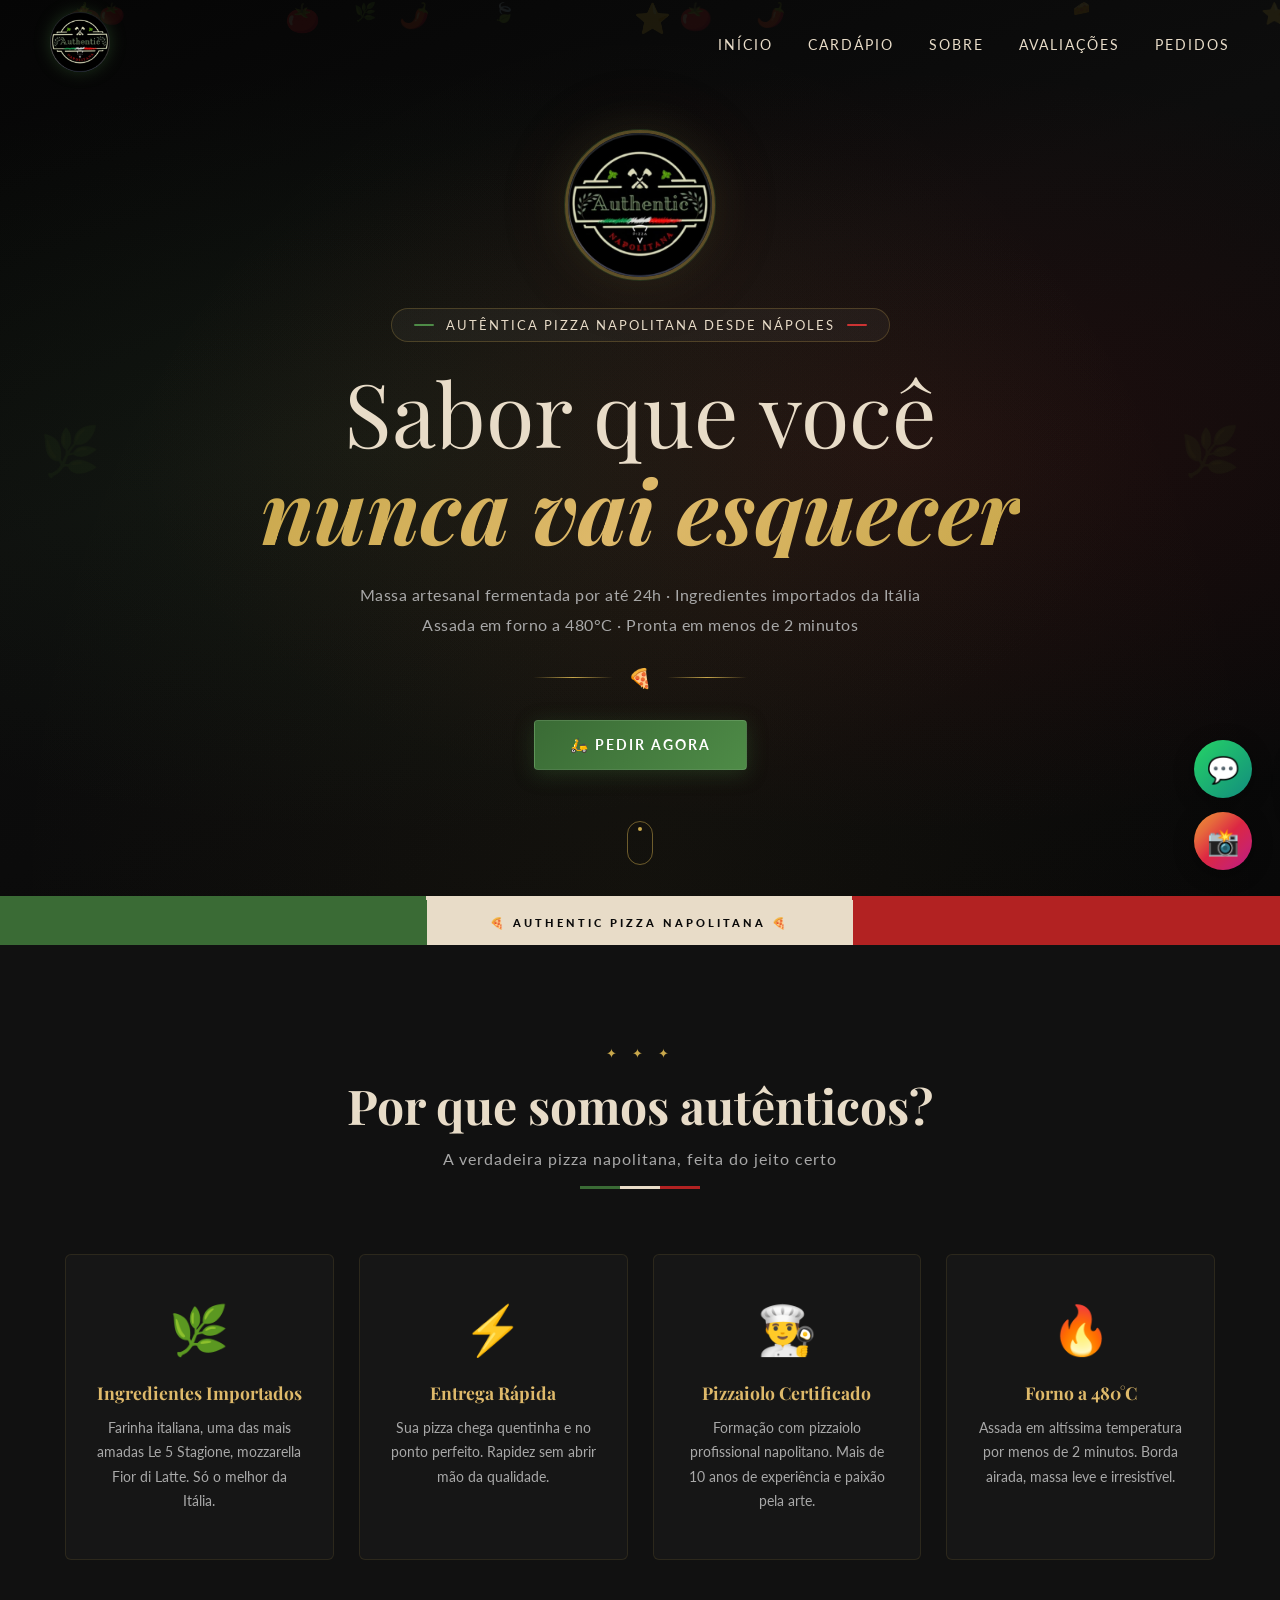
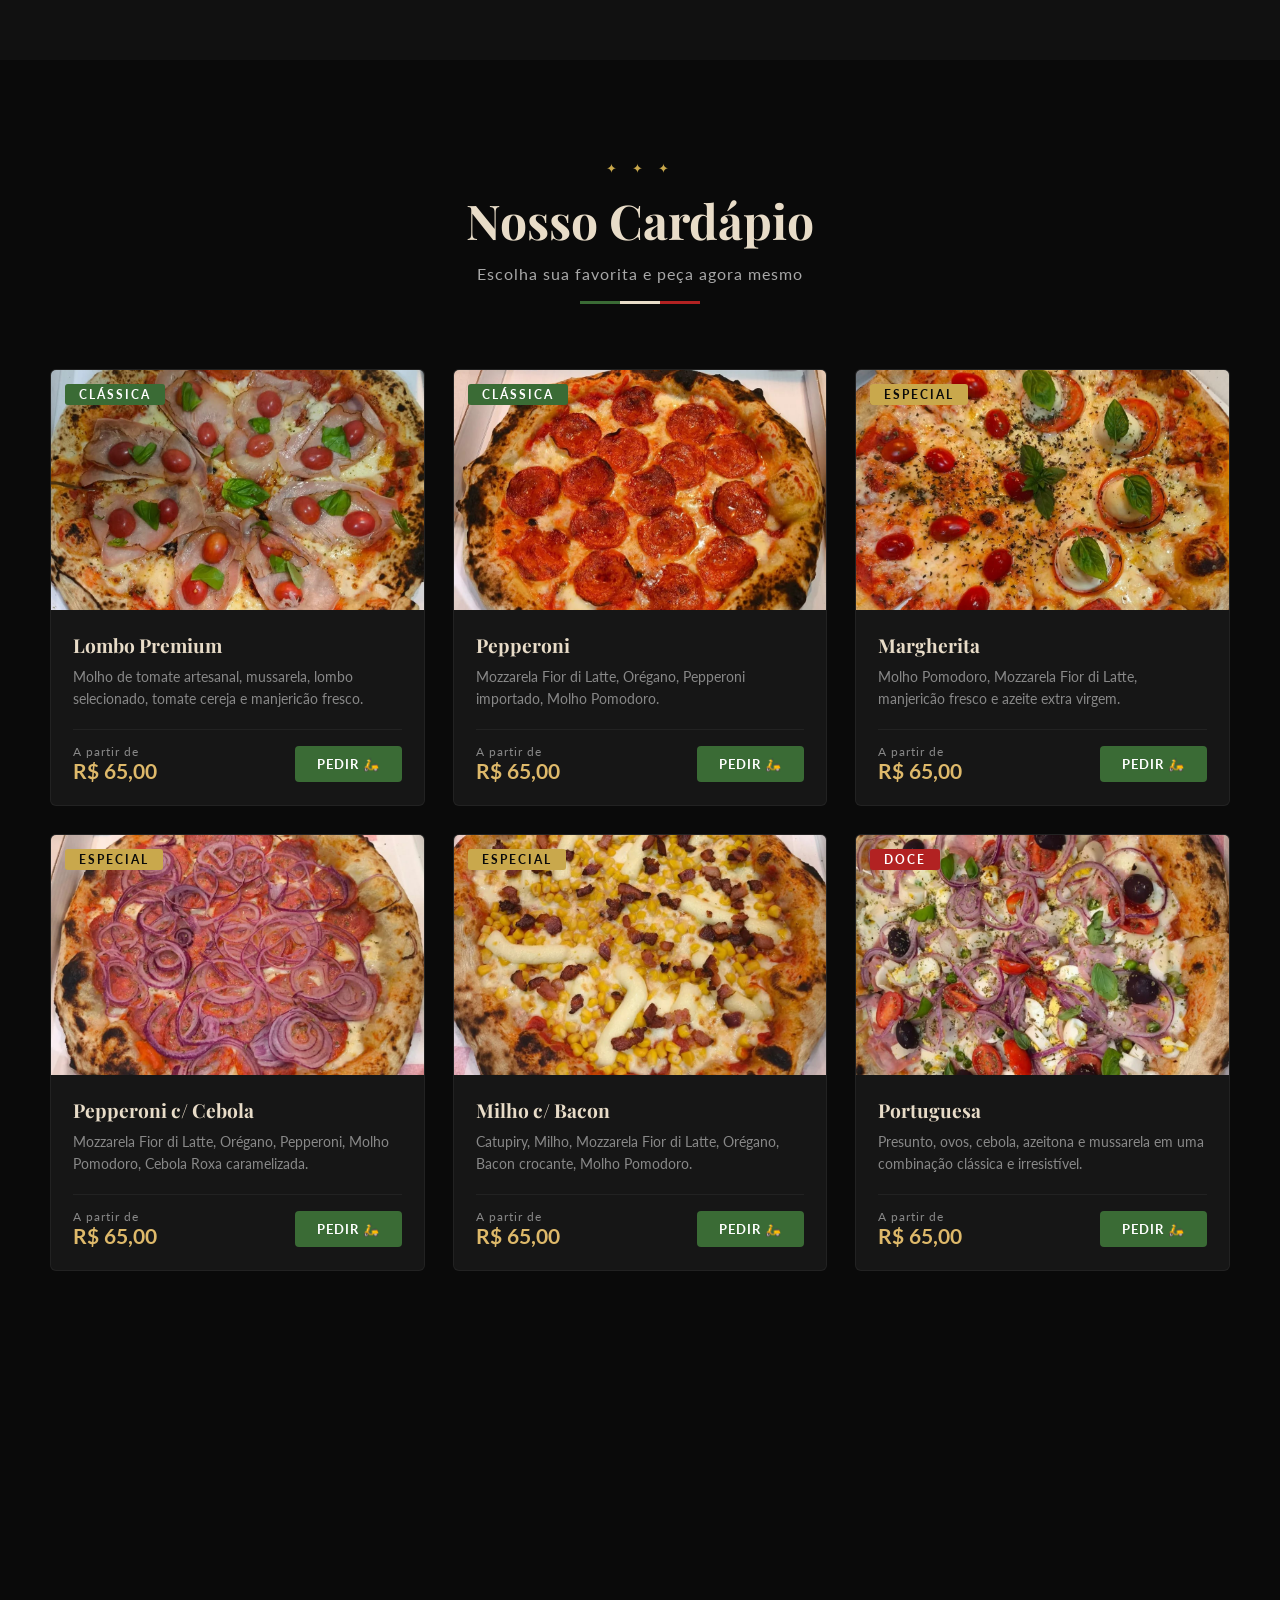
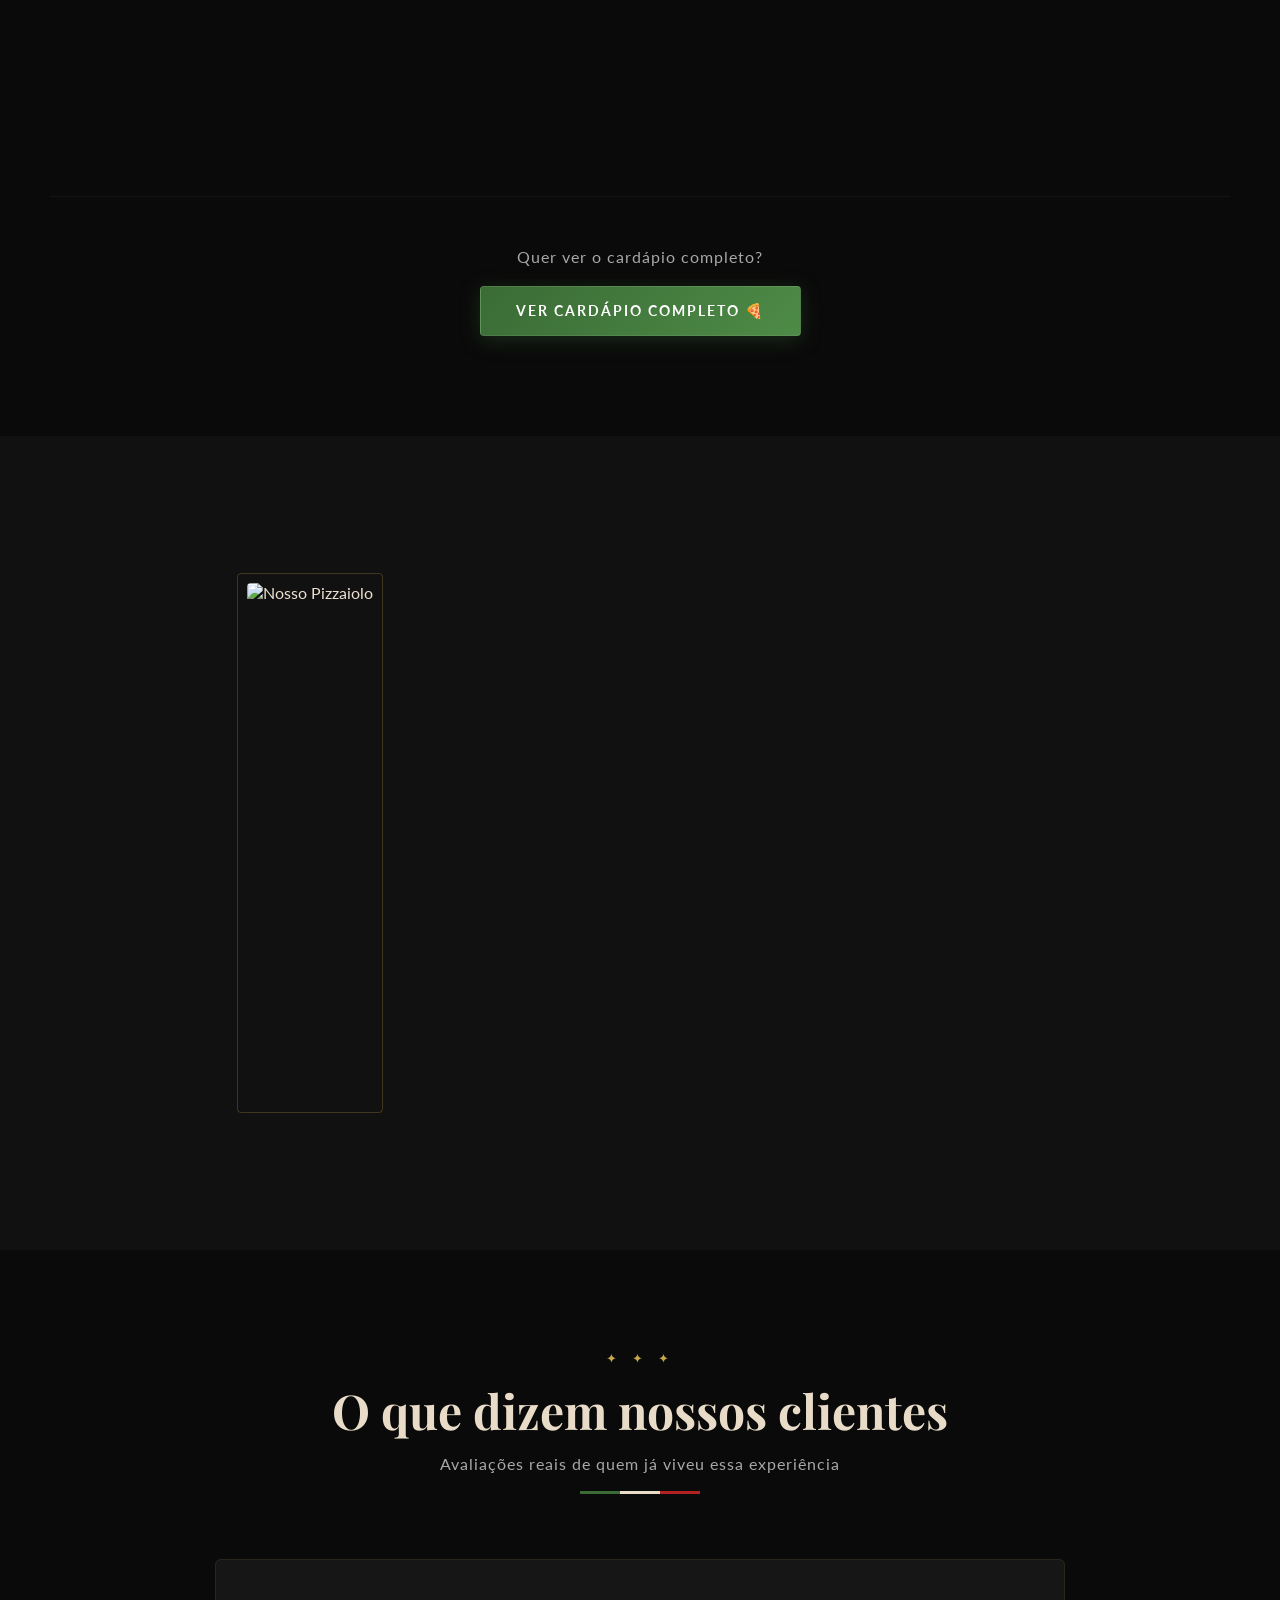
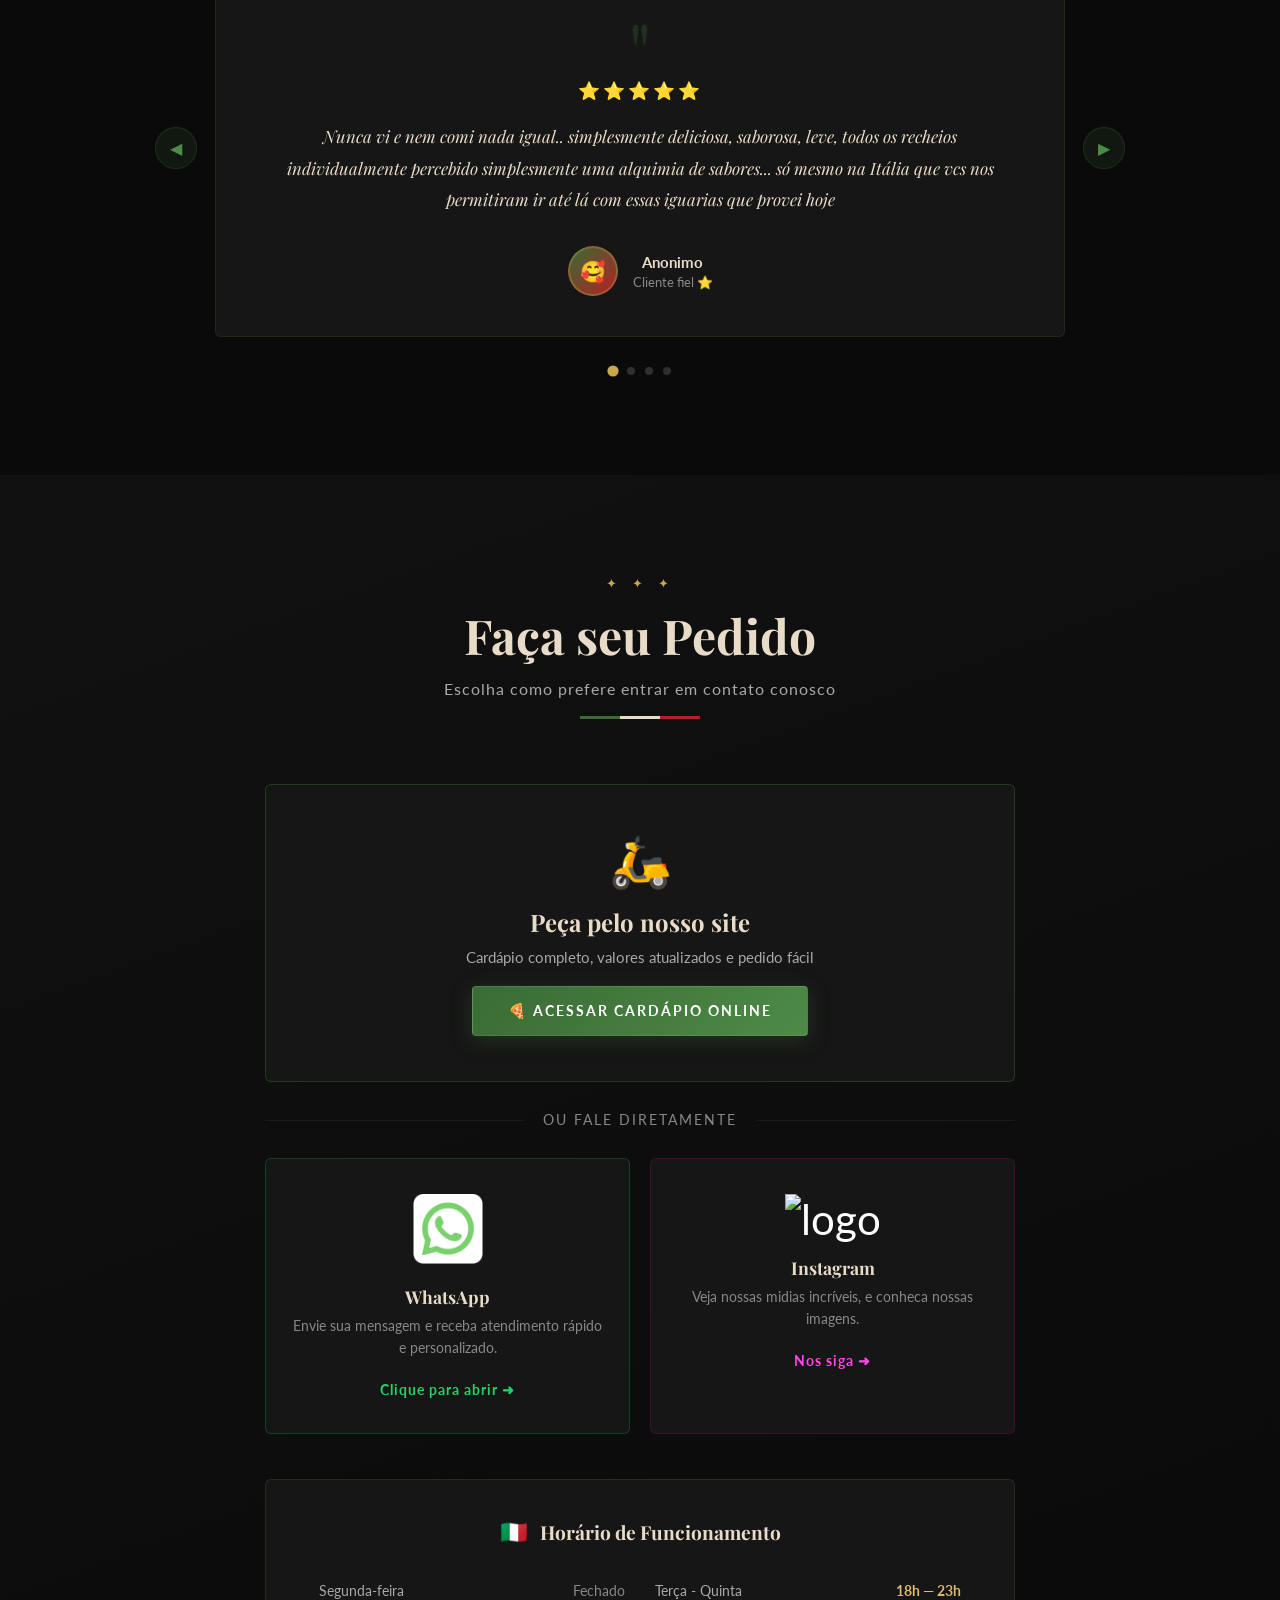
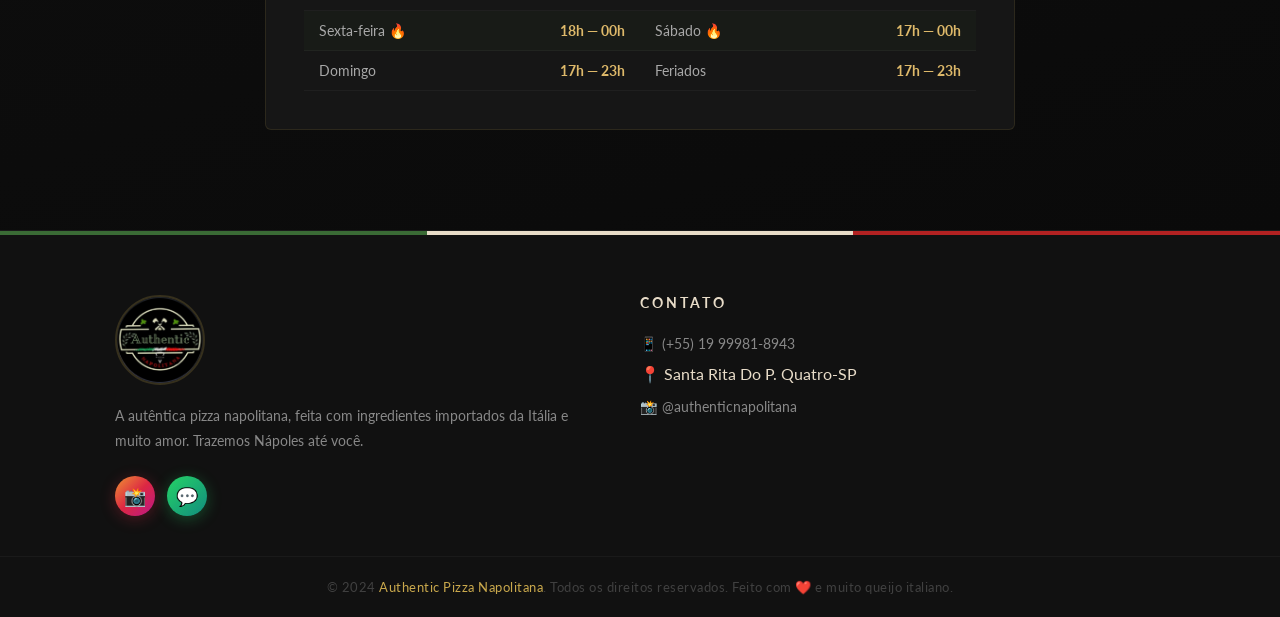
==== commit 916a2e65: "Update Index.html" ====
--- a/Index.html
+++ b/Index.html
@@ -12,7 +12,7 @@
     <!-- LOADER -->
     <div id="loader">
         <div class="loader-logo">
-            <img src="./imgs/logo.jpeg" alt="Authentic Pizza Napolitana" class="loader-img">
+            <img src="./logo.jpeg" alt="Authentic Pizza Napolitana" class="loader-img">
         </div>
         <div class="loader-bar-container">
             <div class="loader-bar"></div>
@@ -40,7 +40,7 @@
     <!-- NAVBAR -->
     <nav id="navbar">
         <div class="nav-logo">
-            <img src="./imgs/logo.jpeg" alt="Logo" class="nav-logo-img">
+            <img src="./logo.jpeg" alt="Logo" class="nav-logo-img">
         </div>
         <ul class="nav-links" id="navLinks">
             <li><a href="#hero">Início</a></li>
@@ -67,7 +67,7 @@
 
         <div class="hero-content">
             <div class="hero-logo-container">
-                <img src="./imgs/logo.jpeg" alt="Authentic Pizza Napolitana" class="hero-logo">
+                <img src="./logo.jpeg" alt="Authentic Pizza Napolitana" class="hero-logo">
             </div>
             <div class="hero-badge">
                 <span class="badge-line green-line"></span>
@@ -170,7 +170,7 @@
              
             <div class="pizza-card" data-categoria="classicas">
                 <div class="pizza-img">
-                    <img src="./imgs/pizza1.jpeg" alt="Lombo">
+                    <img src="./pizza1.jpeg" alt="Lombo">
                     <div class="card-badge">Clássica</div>
                 </div>
                 <div class="pizza-info">
@@ -189,7 +189,7 @@
 
             <div class="pizza-card" data-categoria="classicas">
                 <div class="pizza-img">
-                    <img src="./imgs/pizza2.jpeg" alt="Pepperoni">
+                    <img src="./pizza2.jpeg" alt="Pepperoni">
                     <div class="card-badge">Clássica</div>
                 </div>
                 <div class="pizza-info">
@@ -209,7 +209,7 @@
             <!-- Especiais -->
             <div class="pizza-card" data-categoria="especiais">
                 <div class="pizza-img">
-                    <img src="./imgs/pizza3.jpeg" alt="Margherita">
+                    <img src="./pizza3.jpeg" alt="Margherita">
                     <div class="card-badge especial-badge">Especial</div>
                 </div>
                 <div class="pizza-info">
@@ -228,7 +228,7 @@
 
             <div class="pizza-card" data-categoria="especiais">
                 <div class="pizza-img">
-                    <img src="./imgs/pizza4.jpeg" alt="Pepperoni c/ Cebola">
+                    <img src="./pizza4.jpeg" alt="Pepperoni c/ Cebola">
                     <div class="card-badge especial-badge">Especial</div>
                 </div>
                 <div class="pizza-info">
@@ -247,7 +247,7 @@
 
             <div class="pizza-card" data-categoria="especiais">
                 <div class="pizza-img">
-                    <img src="./imgs/pizza5.jpeg" alt="Milho c/ Bacon">
+                    <img src="./pizza5.jpeg" alt="Milho c/ Bacon">
                     <div class="card-badge especial-badge">Especial</div>
                 </div>
                 <div class="pizza-info">
@@ -267,7 +267,7 @@
             <!-- Doces -->
             <div class="pizza-card" data-categoria="doces">
                 <div class="pizza-img">
-                    <img src="./imgs/pizza6.jpeg" alt="Portuguesa">
+                    <img src="./pizza6.jpeg" alt="Portuguesa">
                     <div class="card-badge doce-badge">Doce</div>
                 </div>
                 <div class="pizza-info">
@@ -286,7 +286,7 @@
 
             <div class="pizza-card" data-categoria="doces">
                 <div class="pizza-img">
-                    <img src="./imgs/Doce.jpeg" alt="Pistache">
+                    <img src="./Doce.jpeg" alt="Pistache">
                     <div class="card-badge doce-badge">Doce</div>
                 </div>
                 <div class="pizza-info">
@@ -323,7 +323,6 @@
                     <img src="./imgs/ra.jpeg" alt="Nosso Pizzaiolo" id="img-chef">
                     <div class="img-border"></div>
                     <div class="img-flag">
-                        <span></span><span></span><span></span>
                     </div>
                 </div>
             </div>
@@ -470,7 +469,7 @@
             <div class="pedido-options">
                 <a href="https://wa.me/5519999818943?text=" 
                    class="pedido-option whatsapp-opt" target="_blank">
-                    <span class="pedido-option-icon"><img src="./imgs/wats-logo.png" alt="logo" id="wats"></span>
+                    <span class="pedido-option-icon"><img src="./wats-logo.png" alt="logo" id="wats"></span>
                     <h3>WhatsApp</h3>
                     <p>Envie sua mensagem e receba atendimento rápido e personalizado.</p>
                     <br>
@@ -478,7 +477,7 @@
                 </a>
                 <a href="https://www.instagram.com/authentic_napolitana?igsh=MWFhM2d0ODhkc3BvMA==" 
                    class="pedido-option instagram-opt" target="_blank">
-                    <span class="pedido-option-icon"><img src="imgs/ig.png" alt="logo" id="ig"></span>
+                    <span class="pedido-option-icon"><img src="ig.png" alt="logo" id="ig"></span>
                     <h3>Instagram</h3>
                     <p>Veja nossas midias incríveis, e conheca nossas imagens.</p>
                     <br>
@@ -530,7 +529,7 @@
         </div>
         <div class="footer-content">
             <div class="footer-brand">
-                <img src="./imgs/logo.jpeg" alt="Authentic Pizza Napolitana" class="footer-logo">
+                <img src="./logo.jpeg" alt="Authentic Pizza Napolitana" class="footer-logo">
                 <p>A autêntica pizza napolitana, feita com ingredientes importados da Itália e muito amor. 
                 Trazemos Nápoles até você.</p>
                 <div class="social-links">
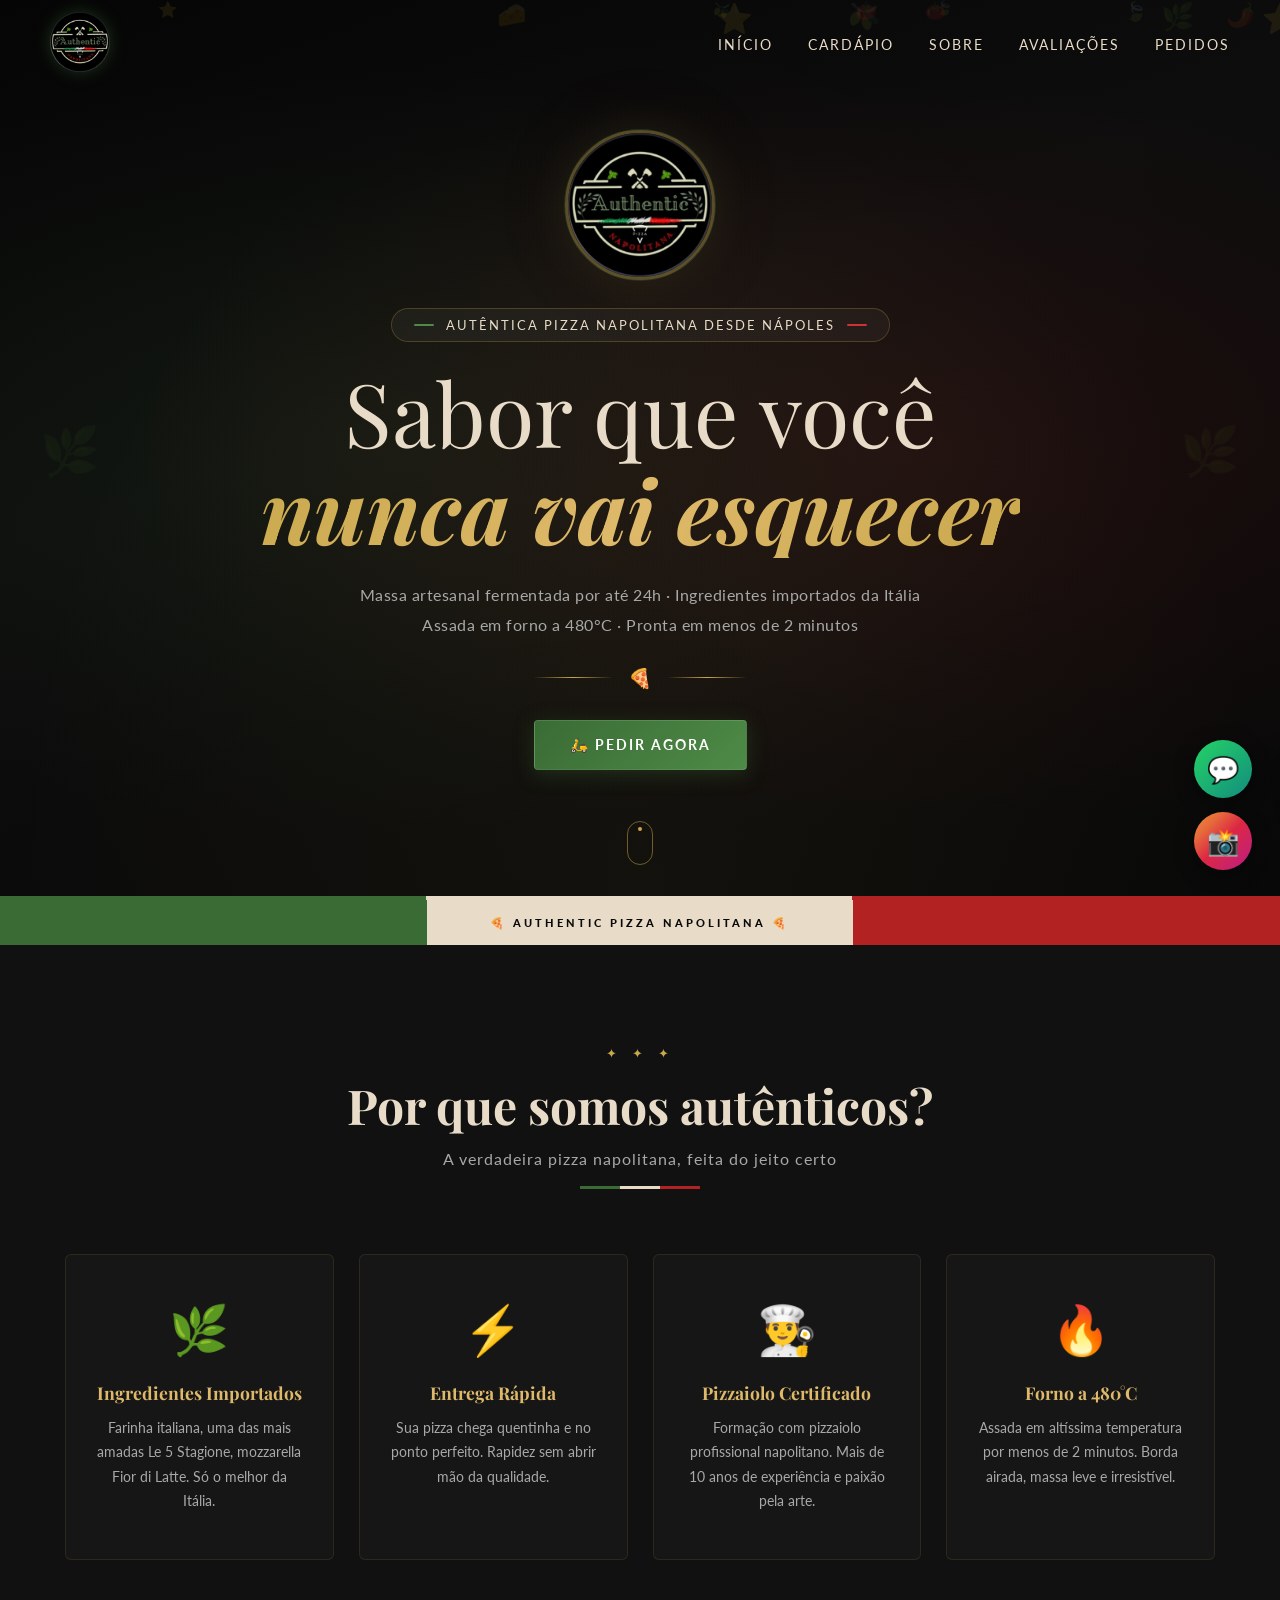
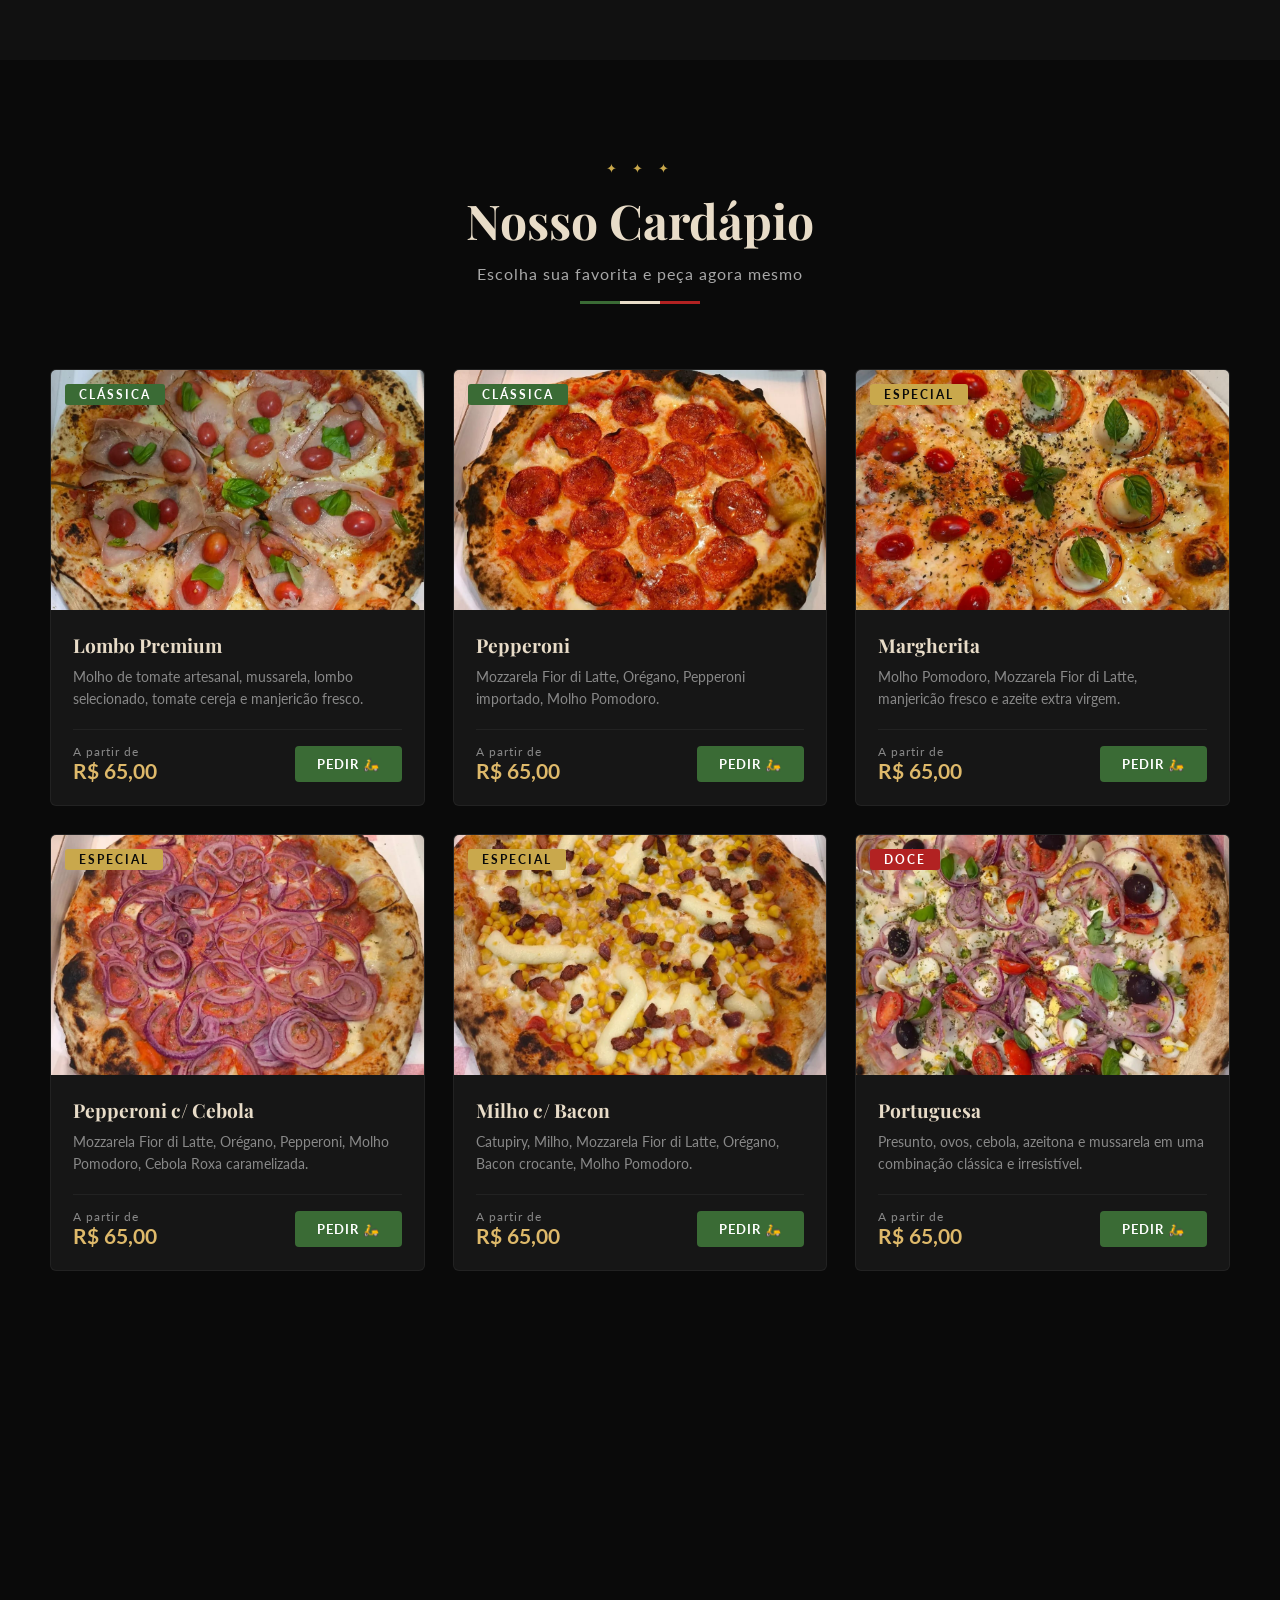
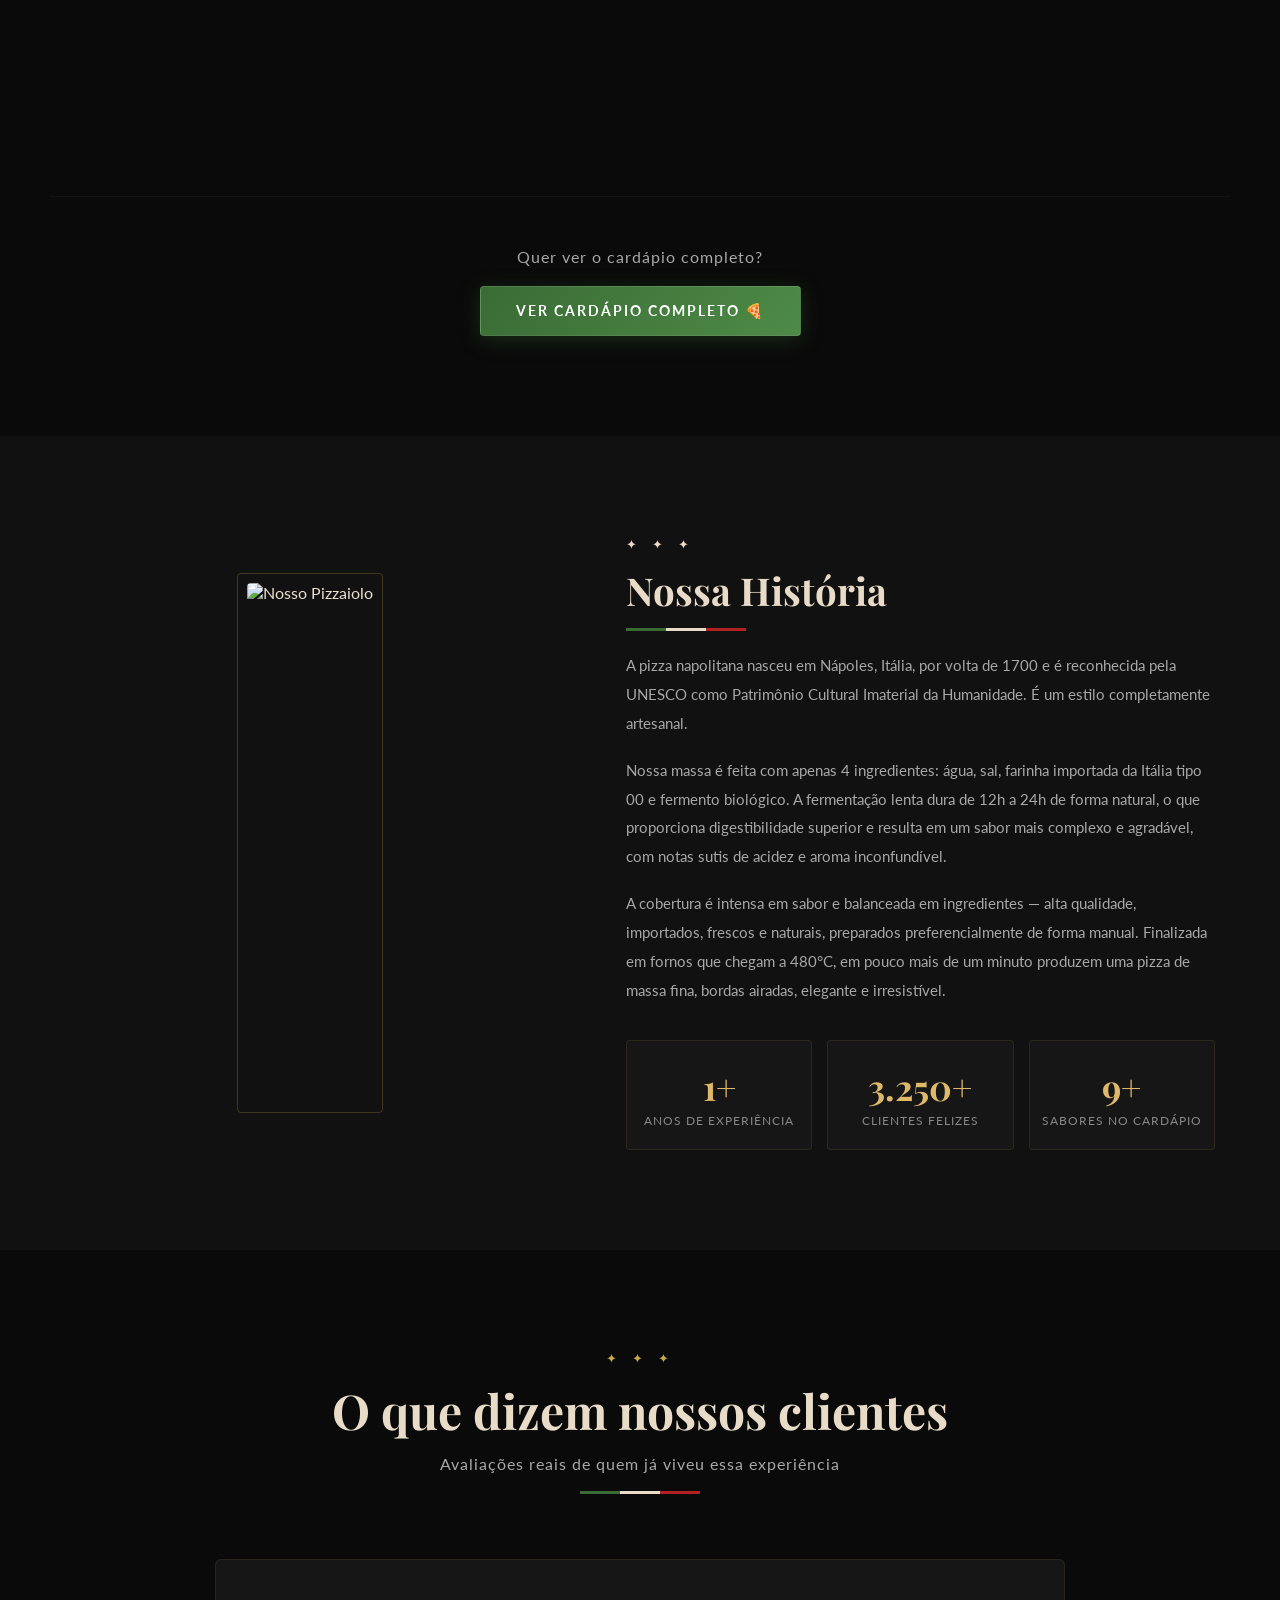
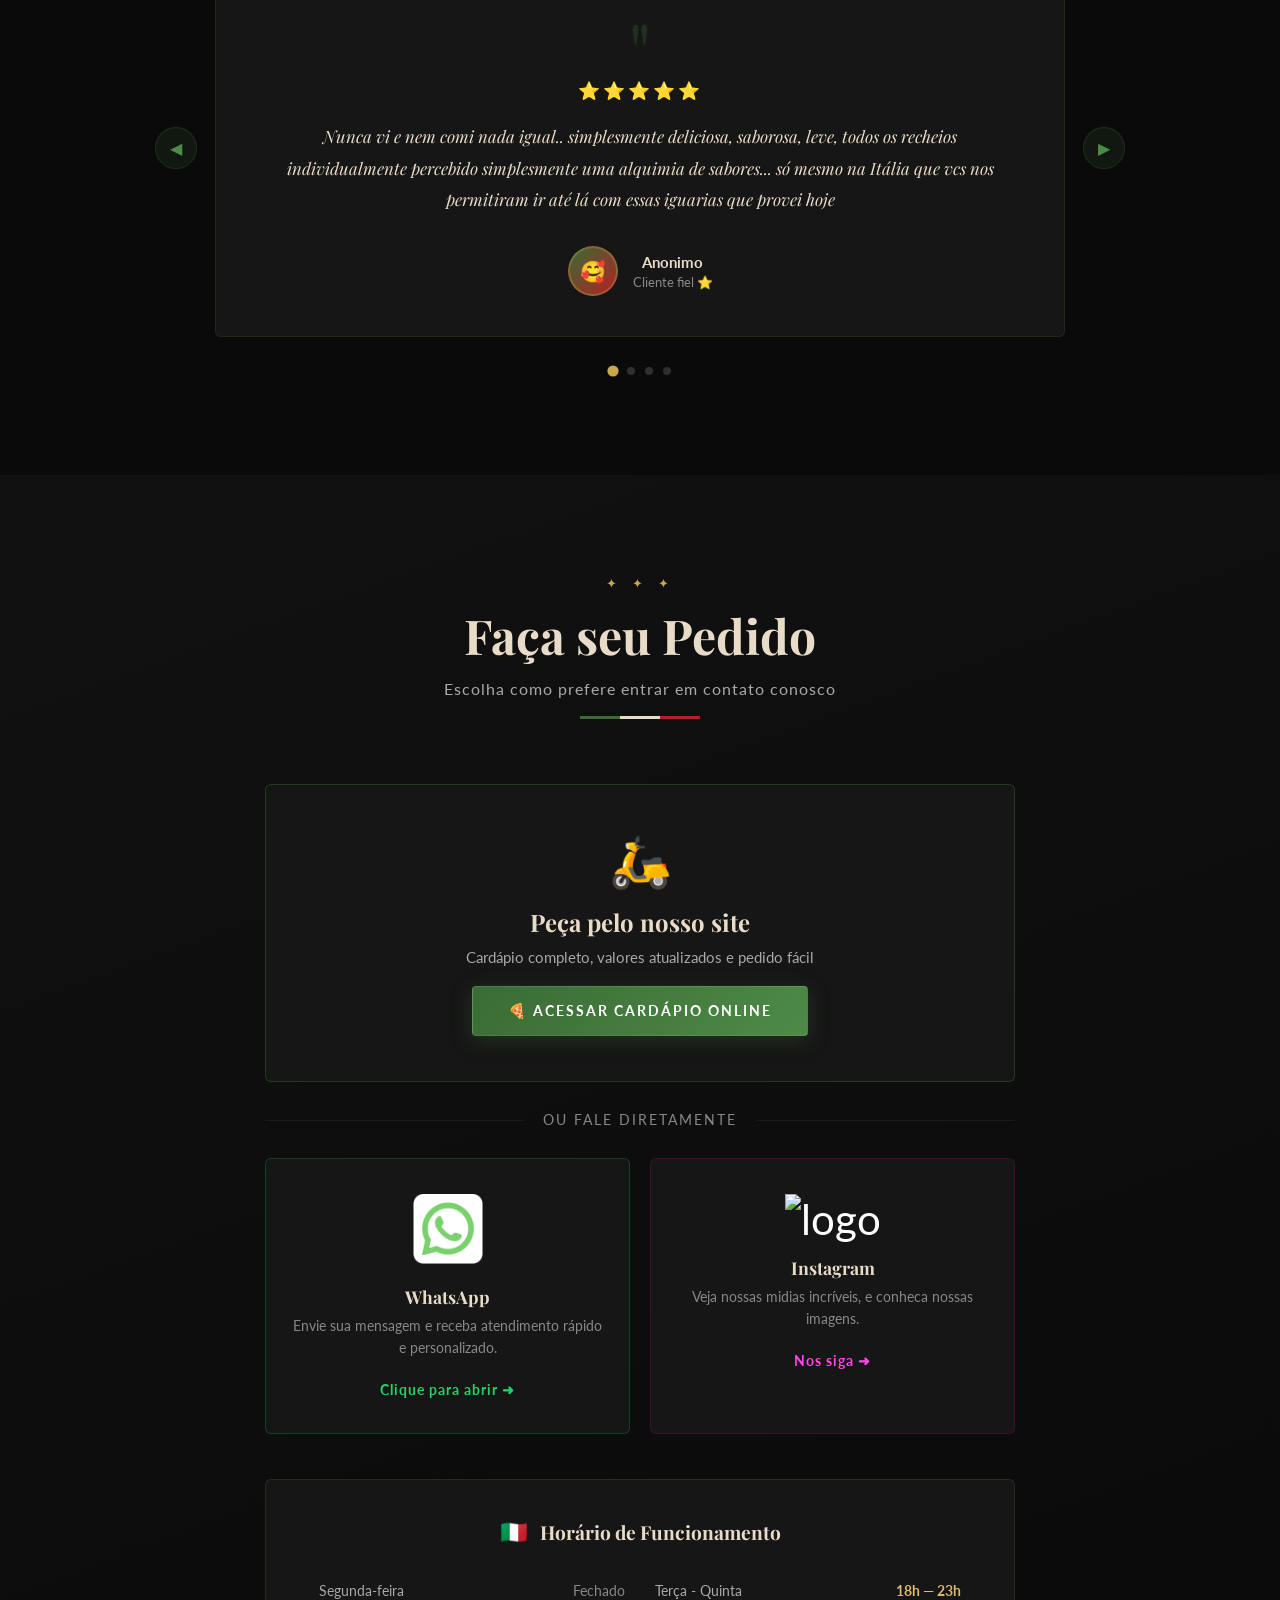
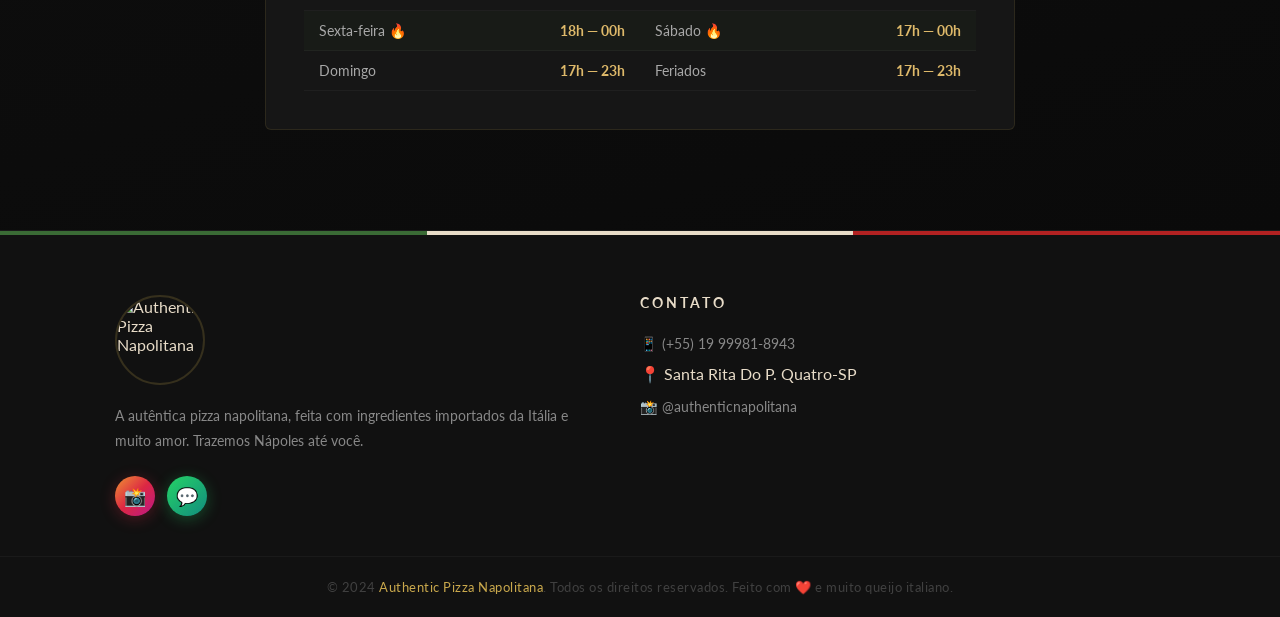
==== commit 3df218bd: "Update Index.html" ====
--- a/Index.html
+++ b/Index.html
@@ -4,7 +4,7 @@
     <meta charset="UTF-8">
     <meta name="viewport" content="width=device-width, initial-scale=1.0">
     <title>Authentic Pizza Napolitana</title>
-    <link rel="stylesheet" href="style2.css">
+    <link rel="stylesheet" href="style.css">
     <link href="https://fonts.googleapis.com/css2?family=Playfair+Display:ital,wght@0,400;0,700;1,400&family=Lato:wght@300;400;700&display=swap" rel="stylesheet">
 </head>
 <body>
@@ -529,7 +529,7 @@
         </div>
         <div class="footer-content">
             <div class="footer-brand">
-                <img src="./logo.jpeg" alt="Authentic Pizza Napolitana" class="footer-logo">
+                <img src="./imgs/logo.jpeg" alt="Authentic Pizza Napolitana" class="footer-logo">
                 <p>A autêntica pizza napolitana, feita com ingredientes importados da Itália e muito amor. 
                 Trazemos Nápoles até você.</p>
                 <div class="social-links">
--- a/style.css
+++ b/style.css
@@ -0,0 +1,1523 @@
+/* ============================================
+   AUTHENTIC PIZZA NAPOLITANA - STYLE
+   Cores: Preto, Verde Italiano, Vermelho, Creme
+   ============================================ */
+
+@import url('https://fonts.googleapis.com/css2?family=Playfair+Display:ital,wght@0,400;0,700;1,400&family=Lato:wght@300;400;700&display=swap');
+
+* {
+    margin: 0;
+    padding: 0;
+    box-sizing: border-box;
+}
+
+:root {
+    --preto:          #0A0A0A;
+    --preto-medio:    #111111;
+    --preto-card:     #161616;
+    --preto-suave:    #1E1E1E;
+
+    --verde:          #3A6B35;
+    --verde-claro:    #4E8B47;
+    --verde-brilho:   #5BA653;
+
+    --vermelho:       #B22222;
+    --vermelho-claro: #CC3333;
+    --vermelho-escuro:#8B0000;
+
+    --creme:          #E8DCC8;
+    --creme-claro:    #F2EAD8;
+    --dourado:        #C9A84C;
+    --dourado-claro:  #DEB96A;
+
+    --branco:         #FFFFFF;
+    --cinza-texto:    #A8A8A8;
+    --cinza-suave:    #888888;
+}
+
+html { scroll-behavior: smooth; }
+
+body {
+    font-family: 'Lato', 'Georgia', serif;
+    background-color: var(--preto);
+    color: var(--creme);
+    overflow-x: hidden;
+}
+
+/* ===== SCROLLBAR ===== */
+::-webkit-scrollbar { width: 7px; }
+::-webkit-scrollbar-track { background: var(--preto); }
+::-webkit-scrollbar-thumb {
+    background: linear-gradient(var(--verde), var(--vermelho));
+    border-radius: 4px;
+}
+
+/* ===== LOADER ===== */
+#loader {
+    position: fixed;
+    inset: 0;
+    background: var(--preto);
+    display: flex;
+    flex-direction: column;
+    justify-content: center;
+    align-items: center;
+    z-index: 9999;
+    transition: opacity 0.9s ease, visibility 0.9s ease;
+}
+
+#loader.hidden {
+    opacity: 0;
+    visibility: hidden;
+}
+
+.loader-img {
+    width: 160px;
+    height: 160px;
+    border-radius: 50%;
+    object-fit: cover;
+    animation: loaderPulse 1.5s ease-in-out infinite;
+    filter: drop-shadow(0 0 20px rgba(58, 107, 53, 0.5));
+}
+
+.loader-bar-container {
+    width: 200px;
+    height: 3px;
+    background: rgba(255,255,255,0.1);
+    border-radius: 3px;
+    margin-top: 25px;
+    overflow: hidden;
+}
+
+.loader-bar {
+    height: 100%;
+    background: linear-gradient(90deg, var(--verde), var(--creme), var(--vermelho));
+    border-radius: 3px;
+    animation: loadBar 2.5s ease forwards;
+}
+
+@keyframes loadBar {
+    from { width: 0; }
+    to { width: 100%; }
+}
+
+.loader-text {
+    color: var(--creme);
+    font-family: 'Playfair Display', serif;
+    font-size: 1rem;
+    margin-top: 15px;
+    letter-spacing: 3px;
+    opacity: 0.7;
+    animation: fadeInOut 1.5s ease-in-out infinite;
+}
+
+@keyframes loaderPulse {
+    0%, 100% { transform: scale(1); }
+    50% { transform: scale(1.05); }
+}
+
+@keyframes fadeInOut {
+    0%, 100% { opacity: 0.4; }
+    50% { opacity: 1; }
+}
+
+/* ===== NAVBAR ===== */
+nav {
+    position: fixed;
+    top: 0;
+    width: 100%;
+    padding: 12px 50px;
+    display: flex;
+    justify-content: space-between;
+    align-items: center;
+    z-index: 1000;
+    transition: all 0.4s ease;
+    background: transparent;
+}
+
+nav.scrolled {
+    background: rgba(8, 8, 8, 0.97);
+    backdrop-filter: blur(15px);
+    box-shadow: 0 2px 30px rgba(0,0,0,0.5), 0 1px 0 rgba(58,107,53,0.3);
+    padding: 8px 50px;
+}
+
+.nav-logo-img {
+    width: 60px;
+    height: 60px;
+    border-radius: 50%;
+    object-fit: cover;
+    transition: transform 0.3s ease;
+    filter: drop-shadow(0 0 8px rgba(58,107,53,0.4));
+}
+
+nav.scrolled .nav-logo-img {
+    width: 50px;
+    height: 50px;
+}
+
+.nav-logo-img:hover { transform: rotate(10deg) scale(1.1); }
+
+.nav-links {
+    display: flex;
+    list-style: none;
+    gap: 35px;
+    align-items: center;
+}
+
+.nav-links a {
+    color: var(--creme);
+    text-decoration: none;
+    font-family: 'Lato', sans-serif;
+    font-size: 0.9rem;
+    letter-spacing: 2px;
+    text-transform: uppercase;
+    transition: color 0.3s;
+    position: relative;
+}
+
+.nav-links a::after {
+    content: '';
+    position: absolute;
+    bottom: -4px;
+    left: 0;
+    width: 0;
+    height: 2px;
+    background: linear-gradient(90deg, var(--verde), var(--vermelho));
+    transition: width 0.3s ease;
+}
+
+.nav-links a:hover { color: var(--dourado-claro); }
+.nav-links a:hover::after { width: 100%; }
+
+/* Hamburger */
+.hamburger {
+    display: none;
+    flex-direction: column;
+    cursor: pointer;
+    gap: 5px;
+}
+
+.hamburger span {
+    width: 25px;
+    height: 2px;
+    background: var(--creme);
+    border-radius: 2px;
+    transition: all 0.3s ease;
+}
+
+.hamburger.active span:nth-child(1) { transform: rotate(45deg) translate(5px, 7px); }
+.hamburger.active span:nth-child(2) { opacity: 0; }
+.hamburger.active span:nth-child(3) { transform: rotate(-45deg) translate(5px, -7px); }
+
+/* ===== HERO ===== */
+#hero {
+    height: 100vh;
+    min-height: 700px;
+    position: relative;
+    display: flex;
+    align-items: center;
+    justify-content: center;
+    text-align: center;
+    overflow: hidden;
+}
+
+.hero-bg {
+    position: absolute;
+    inset: 0;
+    background:
+        radial-gradient(ellipse at 30% 50%, rgba(58,107,53,0.12) 0%, transparent 60%),
+        radial-gradient(ellipse at 70% 50%, rgba(178,34,34,0.12) 0%, transparent 60%),
+        linear-gradient(160deg, #050505 0%, #0D0D0D 40%, #080808 100%);
+}
+
+.hero-overlay {
+    position: absolute;
+    inset: 0;
+    background: radial-gradient(ellipse at center bottom, rgba(201,168,76,0.05) 0%, transparent 70%);
+}
+
+.italian-flag-bar {
+    position: absolute;
+    bottom: 0;
+    left: 0;
+    width: 100%;
+    height: 4px;
+    background: linear-gradient(90deg,
+        var(--verde) 33.3%,
+        var(--creme) 33.3%, var(--creme) 66.6%,
+        var(--vermelho) 66.6%
+    );
+    z-index: 3;
+}
+
+.particles { position: absolute; inset: 0; overflow: hidden; }
+
+.particle {
+    position: absolute;
+    opacity: 0.08;
+    animation: floatParticle linear infinite;
+}
+
+@keyframes floatParticle {
+    0% { transform: translateY(100vh) rotate(0deg); opacity: 0; }
+    10% { opacity: 0.1; }
+    90% { opacity: 0.1; }
+    100% { transform: translateY(-100px) rotate(360deg); opacity: 0; }
+}
+
+.hero-content {
+    position: relative;
+    z-index: 2;
+    max-width: 850px;
+    padding: 0 20px;
+}
+
+.hero-logo-container {
+    margin-bottom: 25px;
+    animation: fadeInDown 0.8s ease 0.2s both;
+}
+
+.hero-logo {
+    width: 150px;
+    height: 150px;
+    border-radius: 50%;
+    object-fit: cover;
+    border: 3px solid rgba(201,168,76,0.4);
+    box-shadow:
+        0 0 0 1px rgba(58,107,53,0.3),
+        0 0 40px rgba(58,107,53,0.2),
+        0 0 80px rgba(178,34,34,0.1);
+    animation: heroLogoFloat 4s ease-in-out infinite;
+}
+
+@keyframes heroLogoFloat {
+    0%, 100% { transform: translateY(0) rotate(-1deg); }
+    50% { transform: translateY(-10px) rotate(1deg); }
+}
+
+.hero-badge {
+    display: inline-flex;
+    align-items: center;
+    gap: 12px;
+    background: rgba(255,255,255,0.04);
+    border: 1px solid rgba(201,168,76,0.25);
+    color: var(--creme);
+    padding: 8px 22px;
+    border-radius: 50px;
+    font-size: 0.8rem;
+    letter-spacing: 2px;
+    text-transform: uppercase;
+    margin-bottom: 22px;
+    animation: fadeInDown 0.8s ease 0.4s both;
+    font-family: 'Lato', sans-serif;
+}
+
+.badge-line {
+    width: 20px;
+    height: 2px;
+    border-radius: 2px;
+}
+
+.green-line { background: var(--verde-claro); }
+.red-line { background: var(--vermelho-claro); }
+
+.hero-title {
+    font-family: 'Playfair Display', serif;
+    font-size: clamp(2.8rem, 7vw, 5.5rem);
+    line-height: 1.1;
+    margin-bottom: 22px;
+    animation: fadeInDown 0.8s ease 0.6s both;
+}
+
+.hero-title .linha1 {
+    color: var(--creme);
+    display: block;
+    font-weight: 400;
+}
+
+.hero-title .linha2 {
+    display: block;
+    font-style: italic;
+    background: linear-gradient(135deg, var(--dourado), var(--dourado-claro), var(--dourado));
+    -webkit-background-clip: text;
+    -webkit-text-fill-color: transparent;
+    background-clip: text;
+    text-shadow: none;
+}
+
+.hero-subtitle {
+    font-size: 1rem;
+    color: var(--cinza-texto);
+    margin-bottom: 25px;
+    line-height: 1.9;
+    letter-spacing: 0.5px;
+    animation: fadeInDown 0.8s ease 0.8s both;
+}
+
+.hero-divider {
+    display: flex;
+    align-items: center;
+    justify-content: center;
+    gap: 15px;
+    margin-bottom: 30px;
+    animation: fadeInDown 0.8s ease 0.9s both;
+}
+
+.divider-line {
+    width: 80px;
+    height: 1px;
+    background: linear-gradient(90deg, transparent, var(--dourado), transparent);
+}
+
+.divider-icon { font-size: 1.2rem; }
+
+.hero-buttons {
+    display: flex;
+    gap: 18px;
+    justify-content: center;
+    flex-wrap: wrap;
+    animation: fadeInDown 0.8s ease 1s both;
+}
+
+.hero-decoration {
+    position: absolute;
+    font-size: 3rem;
+    opacity: 0.06;
+    top: 50%;
+    transform: translateY(-50%);
+}
+
+.hero-decoration.left { left: 40px; }
+.hero-decoration.right { right: 40px; }
+
+/* ===== SCROLL INDICATOR ===== */
+.scroll-indicator {
+    position: absolute;
+    bottom: 35px;
+    left: 50%;
+    transform: translateX(-50%);
+    z-index: 2;
+    animation: bounceIndicator 2s ease infinite;
+}
+
+.scroll-indicator span {
+    display: block;
+    width: 26px;
+    height: 44px;
+    border: 1.5px solid rgba(201,168,76,0.5);
+    border-radius: 13px;
+    position: relative;
+}
+
+.scroll-indicator span::after {
+    content: '';
+    position: absolute;
+    top: 5px;
+    left: 50%;
+    transform: translateX(-50%);
+    width: 4px;
+    height: 4px;
+    background: var(--dourado);
+    border-radius: 50%;
+    animation: scrollDot 2s ease infinite;
+}
+
+@keyframes bounceIndicator {
+    0%, 100% { transform: translateX(-50%) translateY(0); }
+    50% { transform: translateX(-50%) translateY(8px); }
+}
+
+@keyframes scrollDot {
+    0% { top: 5px; opacity: 1; }
+    100% { top: 22px; opacity: 0; }
+}
+
+/* ===== KEYFRAMES GERAIS ===== */
+@keyframes fadeInDown {
+    from { opacity: 0; transform: translateY(-25px); }
+    to { opacity: 1; transform: translateY(0); }
+}
+
+@keyframes float {
+    0%, 100% { transform: translateY(0); }
+    50% { transform: translateY(-8px); }
+}
+
+@keyframes pulse {
+    0%, 100% { opacity: 0.6; transform: scale(1); }
+    50% { opacity: 1; transform: scale(1.05); }
+}
+
+/* ===== BOTÕES ===== */
+.btn {
+    display: inline-flex;
+    align-items: center;
+    gap: 10px;
+    padding: 15px 35px;
+    border-radius: 4px;
+    font-size: 0.9rem;
+    font-weight: 700;
+    font-family: 'Lato', sans-serif;
+    text-decoration: none;
+    cursor: pointer;
+    border: none;
+    transition: all 0.3s ease;
+    letter-spacing: 2px;
+    text-transform: uppercase;
+    position: relative;
+    overflow: hidden;
+}
+
+.btn::before {
+    content: '';
+    position: absolute;
+    top: 50%; left: 50%;
+    width: 0; height: 0;
+    background: rgba(255,255,255,0.1);
+    border-radius: 50%;
+    transform: translate(-50%, -50%);
+    transition: width 0.5s, height 0.5s;
+}
+
+.btn:hover::before { width: 300px; height: 300px; }
+
+.btn-primary {
+    background: linear-gradient(135deg, var(--verde), var(--verde-claro));
+    color: var(--branco);
+    box-shadow: 0 4px 20px rgba(58,107,53,0.35);
+    border: 1px solid rgba(255,255,255,0.1);
+}
+
+.btn-primary:hover {
+    transform: translateY(-3px);
+    box-shadow: 0 8px 30px rgba(58,107,53,0.55);
+}
+
+.btn-outline {
+    background: transparent;
+    color: var(--creme);
+    border: 1px solid rgba(201,168,76,0.5);
+}
+
+.btn-outline:hover {
+    background: rgba(201,168,76,0.1);
+    border-color: var(--dourado);
+    color: var(--dourado-claro);
+    transform: translateY(-3px);
+}
+
+/* ===== FAIXA ITALIANA ===== */
+.italian-strip {
+    display: flex;
+    height: 45px;
+    overflow: hidden;
+}
+
+.strip-green {
+    width: 33.33%;
+    background: var(--verde);
+}
+
+.strip-white {
+    width: 33.33%;
+    background: var(--creme);
+    display: flex;
+    align-items: center;
+    justify-content: center;
+}
+
+.strip-white span {
+    font-size: 0.7rem;
+    font-weight: 900;
+    letter-spacing: 3px;
+    color: var(--preto);
+    white-space: nowrap;
+    font-family: 'Lato', sans-serif;
+}
+
+.strip-red {
+    width: 33.33%;
+    background: var(--vermelho);
+}
+
+/* ===== SEÇÕES ===== */
+section { padding: 100px 50px; }
+
+.section-title {
+    text-align: center;
+    margin-bottom: 65px;
+}
+
+.ornament {
+    color: var(--dourado);
+    font-size: 0.8rem;
+    letter-spacing: 6px;
+    margin-bottom: 12px;
+    display: block;
+}
+
+.section-title h2 {
+    font-family: 'Playfair Display', serif;
+    font-size: clamp(2rem, 4vw, 3rem);
+    color: var(--creme);
+    margin-bottom: 12px;
+    font-weight: 700;
+}
+
+.section-title p {
+    color: var(--cinza-texto);
+    font-size: 1rem;
+    letter-spacing: 1px;
+    margin-top: 10px;
+}
+
+/* Mini bandeira italiana decorativa */
+.title-flag {
+    display: flex;
+    justify-content: center;
+    gap: 0;
+    margin-top: 18px;
+}
+
+.f-green, .f-white, .f-red,
+.sobre-flag-divider .f-green,
+.sobre-flag-divider .f-white,
+.sobre-flag-divider .f-red {
+    display: inline-block;
+    height: 3px;
+    width: 40px;
+}
+
+.f-green { background: var(--verde); }
+.f-white { background: var(--creme); }
+.f-red   { background: var(--vermelho); }
+
+.sobre-flag-divider {
+    display: flex;
+    margin: 12px 0 20px;
+}
+
+/* ===== DIFERENCIAIS ===== */
+#diferenciais { background: var(--preto-medio); }
+
+.diferenciais-grid {
+    display: grid;
+    grid-template-columns: repeat(auto-fit, minmax(230px, 1fr));
+    gap: 25px;
+    max-width: 1150px;
+    margin: 0 auto;
+}
+
+.diferencial-card {
+    background: var(--preto-card);
+    border: 1px solid rgba(201,168,76,0.12);
+    border-radius: 6px;
+    padding: 45px 28px;
+    text-align: center;
+    transition: all 0.4s ease;
+    opacity: 0;
+    transform: translateY(40px);
+    position: relative;
+    overflow: hidden;
+}
+
+.diferencial-card::before {
+    content: '';
+    position: absolute;
+    top: 0; left: 0;
+    width: 100%;
+    height: 3px;
+    background: linear-gradient(90deg, var(--verde), var(--creme), var(--vermelho));
+    opacity: 0;
+    transition: opacity 0.3s;
+}
+
+.diferencial-card:hover::before { opacity: 1; }
+
+.diferencial-card.visible {
+    opacity: 1;
+    transform: translateY(0);
+}
+
+.diferencial-card:hover {
+    border-color: rgba(201,168,76,0.35);
+    transform: translateY(-10px);
+    box-shadow: 0 20px 50px rgba(0,0,0,0.4);
+}
+
+.diferencial-icon {
+    font-size: 48px;
+    margin-bottom: 22px;
+    display: block;
+    animation: float 3.5s ease-in-out infinite;
+}
+
+.diferencial-card:nth-child(2) .diferencial-icon { animation-delay: 0.8s; }
+.diferencial-card:nth-child(3) .diferencial-icon { animation-delay: 1.6s; }
+.diferencial-card:nth-child(4) .diferencial-icon { animation-delay: 2.4s; }
+
+.diferencial-card h3 {
+    font-family: 'Playfair Display', serif;
+    color: var(--dourado-claro);
+    font-size: 1.1rem;
+    margin-bottom: 12px;
+}
+
+.diferencial-card p {
+    color: var(--cinza-texto);
+    font-size: 0.9rem;
+    line-height: 1.7;
+}
+
+/* ===== CARDÁPIO ===== */
+#cardapio { background: var(--preto); }
+
+.menu-tabs {
+    display: flex;
+    justify-content: center;
+    gap: 12px;
+    margin-bottom: 55px;
+    flex-wrap: wrap;
+}
+
+.menu-tab {
+    padding: 10px 30px;
+    border-radius: 4px;
+    border: 1px solid rgba(201,168,76,0.25);
+    background: transparent;
+    color: var(--cinza-texto);
+    cursor: pointer;
+    font-size: 0.8rem;
+    letter-spacing: 2px;
+    text-transform: uppercase;
+    transition: all 0.3s ease;
+    font-family: 'Lato', sans-serif;
+}
+
+.menu-tab.active,
+.menu-tab:hover {
+    background: var(--verde);
+    border-color: var(--verde);
+    color: var(--branco);
+}
+
+.menu-grid {
+    display: grid;
+    grid-template-columns: repeat(auto-fit, minmax(320px, 1fr));
+    gap: 28px;
+    max-width: 1200px;
+    margin: 0 auto;
+}
+
+.pizza-card {
+    background: var(--preto-card);
+    border-radius: 6px;
+    overflow: hidden;
+    border: 1px solid rgba(255,255,255,0.05);
+    transition: all 0.4s ease;
+    opacity: 0;
+    transform: translateY(20px);
+}
+
+.pizza-card.visible {
+    opacity: 1;
+    transform: translateY(0);
+}
+
+.pizza-card:hover {
+    transform: translateY(-8px);
+    box-shadow: 0 25px 60px rgba(0,0,0,0.5);
+    border-color: rgba(201,168,76,0.2);
+}
+
+.pizza-img {
+    width: 100%;
+    height: 240px;
+    position: relative;
+    overflow: hidden;
+}
+
+.pizza-img img {
+    width: 100%;
+    height: 100%;
+    object-fit: cover;
+    transition: transform 0.5s ease;
+}
+
+.pizza-card:hover .pizza-img img { transform: scale(1.08); }
+
+.card-badge {
+    position: absolute;
+    top: 14px;
+    left: 14px;
+    background: var(--verde);
+    color: var(--branco);
+    padding: 4px 14px;
+    border-radius: 3px;
+    font-size: 0.72rem;
+    font-weight: 700;
+    letter-spacing: 2px;
+    text-transform: uppercase;
+    font-family: 'Lato', sans-serif;
+    z-index: 1;
+}
+
+.especial-badge { background: var(--dourado); color: var(--preto); }
+.doce-badge { background: var(--vermelho); }
+
+.pizza-info { padding: 22px; }
+
+.pizza-info h3 {
+    font-family: 'Playfair Display', serif;
+    color: var(--creme);
+    font-size: 1.2rem;
+    margin-bottom: 8px;
+}
+
+.pizza-info p {
+    color: var(--cinza-suave);
+    font-size: 0.88rem;
+    line-height: 1.6;
+    margin-bottom: 18px;
+}
+
+.pizza-footer {
+    display: flex;
+    justify-content: space-between;
+    align-items: center;
+    padding-top: 15px;
+    border-top: 1px solid rgba(255,255,255,0.05);
+}
+
+.pizza-preco {
+    color: var(--dourado-claro);
+    font-size: 1.3rem;
+    font-weight: 700;
+}
+
+.pizza-preco span {
+    font-size: 0.72rem;
+    color: var(--cinza-suave);
+    display: block;
+    font-weight: 400;
+    letter-spacing: 1px;
+}
+
+.btn-pedir {
+    background: var(--verde);
+    color: var(--branco);
+    border: none;
+    padding: 10px 22px;
+    border-radius: 4px;
+    cursor: pointer;
+    font-size: 0.8rem;
+    font-family: 'Lato', sans-serif;
+    font-weight: 700;
+    letter-spacing: 1px;
+    transition: all 0.3s ease;
+    text-decoration: none;
+    display: inline-block;
+    text-transform: uppercase;
+}
+
+.btn-pedir:hover {
+    background: var(--verde-claro);
+    transform: scale(1.05);
+    box-shadow: 0 5px 20px rgba(58,107,53,0.4);
+}
+
+/* CTA Cardápio */
+.cardapio-cta {
+    text-align: center;
+    margin-top: 60px;
+    padding-top: 50px;
+    border-top: 1px solid rgba(255,255,255,0.04);
+}
+
+.cardapio-cta p {
+    color: var(--cinza-texto);
+    font-size: 1rem;
+    margin-bottom: 20px;
+    letter-spacing: 1px;
+}
+
+/* ===== SOBRE ===== */
+#sobre { background: var(--preto-medio); }
+
+.sobre-container {
+    max-width: 1150px;
+    margin: 0 auto;
+    display: grid;
+    grid-template-columns: 1fr 1.2fr;
+    gap: 70px;
+    align-items: center;
+}
+
+.sobre-visual {
+    display: flex;
+    align-items: center;
+    justify-content: center;
+    position: relative;
+}
+
+.img-frame {
+    position: relative;
+    display: inline-block;
+}
+
+#img-chef {
+    width: 100%;
+    max-width: 450px;
+    height: 520px;
+    object-fit: cover;
+    border-radius: 4px;
+    display: block;
+    filter: grayscale(15%) contrast(1.05);
+    transition: filter 0.4s ease;
+}
+
+#img-chef:hover { filter: grayscale(0%) contrast(1.1); }
+
+.img-border {
+    position: absolute;
+    inset: -10px;
+    border: 1px solid rgba(201,168,76,0.25);
+    border-radius: 4px;
+    pointer-events: none;
+}
+
+.img-flag {
+    position: absolute;
+    bottom: -2px;
+    left: 0;
+    right: 0;
+    height: 4px;
+    display: flex;
+    border-radius: 0 0 4px 4px;
+    overflow: hidden;
+}
+
+.img-flag span { flex: 1; }
+.img-flag span:nth-child(1) { background: var(--verde); }
+.img-flag span:nth-child(2) { background: var(--creme); }
+.img-flag span:nth-child(3) { background: var(--vermelho); }
+
+.sobre-content h2 {
+    font-family: 'Playfair Display', serif;
+    font-size: 2.4rem;
+    color: var(--creme);
+    margin-bottom: 10px;
+}
+
+.sobre-content p {
+    color: var(--cinza-texto);
+    line-height: 1.9;
+    margin-bottom: 18px;
+    font-size: 0.95rem;
+}
+
+.sobre-stats {
+    display: grid;
+    grid-template-columns: repeat(3, 1fr);
+    gap: 15px;
+    margin-top: 35px;
+}
+
+.stat {
+    text-align: center;
+    padding: 22px 10px;
+    background: var(--preto-card);
+    border-radius: 4px;
+    border: 1px solid rgba(201,168,76,0.12);
+    transition: border-color 0.3s;
+}
+
+.stat:hover { border-color: rgba(201,168,76,0.35); }
+
+.stat-num {
+    font-family: 'Playfair Display', serif;
+    font-size: 2.2rem;
+    font-weight: 700;
+    color: var(--dourado-claro);
+    display: block;
+}
+
+.stat-label {
+    font-size: 0.72rem;
+    color: var(--cinza-suave);
+    letter-spacing: 1px;
+    text-transform: uppercase;
+    margin-top: 4px;
+    display: block;
+}
+
+/* ===== DEPOIMENTOS ===== */
+#depoimentos { background: var(--preto); overflow: hidden; }
+
+.depoimentos-slider {
+    max-width: 850px;
+    margin: 0 auto;
+    position: relative;
+}
+
+.slider-overflow { overflow: hidden; }
+
+.depoimentos-track {
+    display: flex;
+    transition: transform 0.5s cubic-bezier(0.4, 0, 0.2, 1);
+}
+
+.depoimento-card {
+    min-width: 100%;
+    background: var(--preto-card);
+    border-radius: 6px;
+    padding: 50px 50px 40px;
+    border: 1px solid rgba(201,168,76,0.1);
+    text-align: center;
+    position: relative;
+}
+
+.quote-icon {
+    font-family: 'Playfair Display', serif;
+    font-size: 5rem;
+    color: var(--verde);
+    opacity: 0.3;
+    line-height: 1;
+    margin-bottom: -10px;
+    display: block;
+}
+
+.depoimento-stars {
+    color: var(--dourado);
+    font-size: 1.1rem;
+    margin-bottom: 20px;
+    letter-spacing: 3px;
+}
+
+.depoimento-text {
+    font-family: 'Playfair Display', serif;
+    font-size: 1.05rem;
+    color: var(--creme);
+    line-height: 1.9;
+    font-style: italic;
+    margin-bottom: 30px;
+}
+
+.depoimento-autor {
+    display: flex;
+    align-items: center;
+    justify-content: center;
+    gap: 15px;
+}
+
+.autor-avatar {
+    width: 50px;
+    height: 50px;
+    border-radius: 50%;
+    background: linear-gradient(135deg, var(--verde), var(--vermelho));
+    display: flex;
+    align-items: center;
+    justify-content: center;
+    font-size: 1.3rem;
+    border: 2px solid rgba(201,168,76,0.3);
+}
+
+.autor-info strong {
+    display: block;
+    color: var(--creme);
+    font-size: 0.95rem;
+}
+
+.autor-info span {
+    font-size: 0.8rem;
+    color: var(--cinza-suave);
+}
+
+.slider-controls {
+    display: flex;
+    justify-content: center;
+    gap: 10px;
+    margin-top: 30px;
+}
+
+.slider-dot {
+    width: 8px;
+    height: 8px;
+    border-radius: 50%;
+    background: rgba(255,255,255,0.15);
+    cursor: pointer;
+    transition: all 0.3s ease;
+    border: none;
+}
+
+.slider-dot.active {
+    background: var(--dourado);
+    transform: scale(1.4);
+}
+
+.slider-btn {
+    background: rgba(58,107,53,0.15);
+    color: var(--verde-claro);
+    border: 1px solid rgba(58,107,53,0.3);
+    width: 42px;
+    height: 42px;
+    border-radius: 50%;
+    cursor: pointer;
+    font-size: 1rem;
+    transition: all 0.3s;
+    position: absolute;
+    top: 50%;
+    transform: translateY(-50%);
+}
+
+.slider-btn:hover {
+    background: var(--verde);
+    color: var(--branco);
+    border-color: var(--verde);
+}
+
+#prevBtn { left: -60px; }
+#nextBtn { right: -60px; }
+
+/* ===== FLOATING BUTTONS ===== */
+.floating-buttons {
+    position: fixed;
+    bottom: 30px;
+    right: 28px;
+    display: flex;
+    flex-direction: column;
+    gap: 14px;
+    z-index: 999;
+}
+
+.float-btn {
+    width: 58px;
+    height: 58px;
+    border-radius: 50%;
+    display: flex;
+    align-items: center;
+    justify-content: center;
+    text-decoration: none;
+    font-size: 26px;
+    transition: all 0.3s ease;
+    box-shadow: 0 4px 20px rgba(0,0,0,0.4);
+    position: relative;
+}
+
+.float-btn:hover { transform: scale(1.12) translateX(-4px); }
+
+.float-btn .tooltip {
+    position: absolute;
+    right: 68px;
+    background: rgba(10,10,10,0.97);
+    color: var(--creme);
+    padding: 6px 14px;
+    border-radius: 4px;
+    font-size: 0.78rem;
+    white-space: nowrap;
+    opacity: 0;
+    pointer-events: none;
+    transition: opacity 0.3s;
+    font-family: 'Lato', sans-serif;
+    border: 1px solid rgba(201,168,76,0.2);
+}
+
+.float-btn:hover .tooltip { opacity: 1; }
+
+.float-whatsapp {
+    background: linear-gradient(135deg, #25D366, #128C7E);
+    animation: waPulse 2.5s ease-in-out infinite;
+}
+
+.float-instagram {
+    background: linear-gradient(135deg, #f09433, #e6683c, #dc2743, #cc2366, #bc1888);
+}
+
+@keyframes waPulse {
+    0%, 100% { box-shadow: 0 4px 20px rgba(37,211,102,0.35); }
+    50% { box-shadow: 0 4px 35px rgba(37,211,102,0.65); }
+}
+
+/* ===== PEDIDO ===== */
+#pedido {
+    background: linear-gradient(160deg, var(--preto-medio) 0%, var(--preto) 100%);
+}
+
+.pedido-container {
+    max-width: 750px;
+    margin: 0 auto;
+    text-align: center;
+}
+
+/* Box principal de pedido pelo site */
+.pedido-site {
+    background: var(--preto-card);
+    border: 1px solid rgba(58,107,53,0.4);
+    border-radius: 6px;
+    padding: 45px 40px;
+    margin-top: 30px;
+    transition: all 0.4s ease;
+}
+
+.pedido-site:hover {
+    border-color: var(--verde-claro);
+    box-shadow: 0 15px 50px rgba(58,107,53,0.2);
+}
+
+.pedido-site-icon { font-size: 50px; margin-bottom: 15px; }
+
+.pedido-site h3 {
+    font-family: 'Playfair Display', serif;
+    color: var(--creme);
+    font-size: 1.5rem;
+    margin-bottom: 10px;
+}
+
+.pedido-site p {
+    color: var(--cinza-texto);
+    font-size: 0.95rem;
+}
+
+.pedido-ou {
+    display: flex;
+    align-items: center;
+    gap: 20px;
+    margin: 30px 0;
+    color: var(--cinza-suave);
+    font-size: 0.85rem;
+    letter-spacing: 2px;
+    text-transform: uppercase;
+}
+
+.pedido-ou::before,
+.pedido-ou::after {
+    content: '';
+    flex: 1;
+    height: 1px;
+    background: rgba(255,255,255,0.06);
+}
+
+.pedido-options {
+    display: grid;
+    grid-template-columns: 1fr 1fr;
+    gap: 20px;
+}
+
+.pedido-option {
+    background: var(--preto-card);
+    border-radius: 6px;
+    padding: 35px 25px;
+    border: 1px solid transparent;
+    transition: all 0.4s ease;
+    text-decoration: none;
+    color: var(--branco);
+    display: block;
+}
+
+.pedido-option:hover { transform: translateY(-6px); }
+
+.pedido-option.whatsapp-opt { border-color: rgba(37,211,102,0.2); }
+.pedido-option.whatsapp-opt:hover {
+    border-color: #25D366;
+    box-shadow: 0 15px 40px rgba(37,211,102,0.15);
+}
+
+.pedido-option.instagram-opt { border-color: rgba(128, 7, 91, 0.377); }
+.pedido-option.instagram-opt:hover {
+    border-color: rgb(255, 25, 213);
+    box-shadow: 0 15px 40px rgba(220,39,67,0.15);
+}
+
+
+#wats, #ig{
+    width: 70px;
+    height: 70px;
+}
+
+
+
+.pedido-option-icon { font-size: 42px; display: block; margin-bottom: 12px; }
+
+.pedido-option h3 {
+    font-family: 'Playfair Display', serif;
+    font-size: 1.1rem;
+    margin-bottom: 8px;
+    color: var(--creme);
+}
+
+.pedido-option p {
+    font-size: 0.85rem;
+    color: var(--cinza-suave);
+    line-height: 1.6;
+}
+
+.cta-link {
+    font-size: 0.85rem;
+    font-weight: 700;
+    letter-spacing: 1px;
+}
+
+.green-cta { color: #25D366; }
+.red-cta   { color: #ff47ea; }
+
+/* Horários */
+.pedido-horario {
+    margin-top: 45px;
+    background: var(--preto-card);
+    border-radius: 6px;
+    padding: 38px;
+    border: 1px solid rgba(201,168,76,0.12);
+}
+
+.horario-header {
+    display: flex;
+    align-items: center;
+    justify-content: center;
+    gap: 12px;
+    margin-bottom: 25px;
+}
+
+.horario-header h3 {
+    font-family: 'Playfair Display', serif;
+    color: var(--creme);
+    font-size: 1.2rem;
+}
+
+.h-flag { font-size: 1.4rem; }
+
+.horario-grid {
+    display: grid;
+    grid-template-columns: 1fr 1fr;
+    gap: 0;
+}
+
+.horario-item {
+    display: flex;
+    justify-content: space-between;
+    padding: 11px 15px;
+    border-bottom: 1px solid rgba(255,255,255,0.04);
+    transition: background 0.2s;
+}
+
+.horario-item:hover { background: rgba(255,255,255,0.02); }
+
+.horario-item.destaque { background: rgba(58,107,53,0.07); }
+.horario-item.fechado .hora { color: var(--cinza-suave) !important; }
+
+.dia {
+    color: var(--cinza-texto);
+    font-size: 0.88rem;
+}
+
+.hora {
+    color: var(--dourado-claro);
+    font-size: 0.88rem;
+    font-weight: 700;
+}
+
+.hora.closed { color: var(--cinza-suave); font-weight: 400; }
+
+/* ===== FOOTER ===== */
+footer {
+    background: var(--preto-medio);
+    padding: 0;
+    border-top: 1px solid rgba(255,255,255,0.04);
+}
+
+.footer-italian-bar {
+    display: flex;
+    height: 4px;
+}
+
+.fb-green, .fb-white, .fb-red {
+    flex: 1;
+    height: 100%;
+}
+
+.fb-green { background: var(--verde); }
+.fb-white { background: var(--creme); }
+.fb-red   { background: var(--vermelho); }
+
+.footer-content {
+    max-width: 1150px;
+    margin: 0 auto;
+    display: grid;
+    grid-template-columns: 2fr 1fr 1fr;
+    gap: 60px;
+    padding: 60px 50px 40px;
+}
+
+.footer-logo {
+    width: 90px;
+    height: 90px;
+    border-radius: 50%;
+    object-fit: cover;
+    margin-bottom: 18px;
+    display: block;
+    border: 2px solid rgba(201,168,76,0.2);
+}
+
+.footer-brand p {
+    color: var(--cinza-suave);
+    font-size: 0.88rem;
+    line-height: 1.8;
+    margin-bottom: 22px;
+}
+
+.social-links { display: flex; gap: 12px; }
+
+.social-link {
+    width: 40px;
+    height: 40px;
+    border-radius: 50%;
+    display: flex;
+    align-items: center;
+    justify-content: center;
+    text-decoration: none;
+    font-size: 18px;
+    transition: transform 0.3s ease, box-shadow 0.3s;
+}
+
+.social-link:hover { transform: scale(1.15); }
+.social-link.ig {
+    background: linear-gradient(135deg, #f09433, #dc2743, #bc1888);
+    box-shadow: 0 3px 15px rgba(220,39,67,0.3);
+}
+.social-link.wa {
+    background: linear-gradient(135deg, #25D366, #128C7E);
+    box-shadow: 0 3px 15px rgba(37,211,102,0.3);
+}
+
+.footer-col h4 {
+    color: var(--creme);
+    margin-bottom: 22px;
+    font-size: 0.85rem;
+    letter-spacing: 3px;
+    text-transform: uppercase;
+    font-family: 'Lato', sans-serif;
+}
+
+.footer-col ul { list-style: none; }
+
+.footer-col ul li { margin-bottom: 12px; }
+
+.footer-col ul li a {
+    color: var(--cinza-suave);
+    text-decoration: none;
+    font-size: 0.88rem;
+    transition: color 0.3s;
+}
+
+.footer-col ul li a:hover { color: var(--dourado-claro); }
+
+.footer-bottom {
+    text-align: center;
+    padding: 22px 50px;
+    border-top: 1px solid rgba(255,255,255,0.04);
+    color: rgba(255,255,255,0.2);
+    font-size: 0.82rem;
+    letter-spacing: 0.5px;
+}
+
+.brand-name { color: var(--dourado); }
+.heart { color: var(--vermelho); }
+
+/* ===== REVEAL ===== */
+.reveal {
+    opacity: 0;
+    transform: translateY(35px);
+    transition: opacity 0.7s ease, transform 0.7s ease;
+}
+
+.reveal.visible {
+    opacity: 1;
+    transform: translateY(0);
+}
+
+/* ===== TOAST ===== */
+.toast {
+    position: fixed;
+    bottom: 100px;
+    right: 28px;
+    background: var(--preto-card);
+    color: var(--creme);
+    padding: 14px 24px;
+    border-radius: 4px;
+    border-left: 3px solid var(--verde);
+    font-size: 0.88rem;
+    box-shadow: 0 8px 30px rgba(0,0,0,0.4);
+    z-index: 9999;
+    transform: translateX(120%);
+    transition: transform 0.4s ease;
+    font-family: 'Lato', sans-serif;
+}
+
+.toast.show { transform: translateX(0); }
+
+/* ===== RESPONSIVE ===== */
+@media (max-width: 1000px) {
+    .sobre-container {
+        grid-template-columns: 1fr;
+        gap: 40px;
+        text-align: center;
+    }
+    .sobre-flag-divider { justify-content: center; }
+    .sobre-visual { justify-content: center; }
+    #img-chef { max-width: 350px; height: 400px; }
+    .footer-content { grid-template-columns: 1fr; gap: 35px; }
+    .footer-content { padding: 50px 30px 30px; }
+    #prevBtn { left: -25px; }
+    #nextBtn { right: -25px; }
+}
+
+@media (max-width: 700px) {
+    nav { padding: 12px 20px; }
+    nav.scrolled { padding: 8px 20px; }
+
+    .nav-links {
+        position: fixed;
+        top: 0;
+        right: -100%;
+        height: 100vh;
+        width: 72%;
+        background: rgba(8,8,8,0.98);
+        flex-direction: column;
+        justify-content: center;
+        gap: 38px;
+        transition: right 0.4s ease;
+        backdrop-filter: blur(20px);
+        border-left: 1px solid rgba(201,168,76,0.1);
+    }
+
+    .nav-links.open { right: 0; }
+    .hamburger { display: flex; }
+
+    section { padding: 70px 22px; }
+
+    .hero-logo { width: 120px; height: 120px; }
+    .hero-title { font-size: clamp(2rem, 8vw, 3rem); }
+
+    .pedido-options { grid-template-columns: 1fr; }
+    .sobre-stats { grid-template-columns: repeat(3, 1fr); }
+    .horario-grid { grid-template-columns: 1fr; }
+
+    .slider-btn { display: none; }
+    .depoimento-card { padding: 35px 25px 28px; }
+
+    .floating-buttons { bottom: 18px; right: 15px; }
+    .float-btn { width: 52px; height: 52px; font-size: 22px; }
+
+    .strip-white span { font-size: 0.55rem; letter-spacing: 1px; }
+
+    .footer-bottom { padding: 18px 20px; }
+    .footer-content { padding: 40px 22px 25px; }
+
+    .hero-decoration { display: none; }
+}
+
+@media (max-width: 480px) {
+    .hero-badge { font-size: 0.68rem; letter-spacing: 1px; padding: 6px 15px; }
+    .hero-subtitle { font-size: 0.88rem; }
+    .sobre-stats { grid-template-columns: 1fr; }
+    .menu-grid { grid-template-columns: 1fr; }
+}
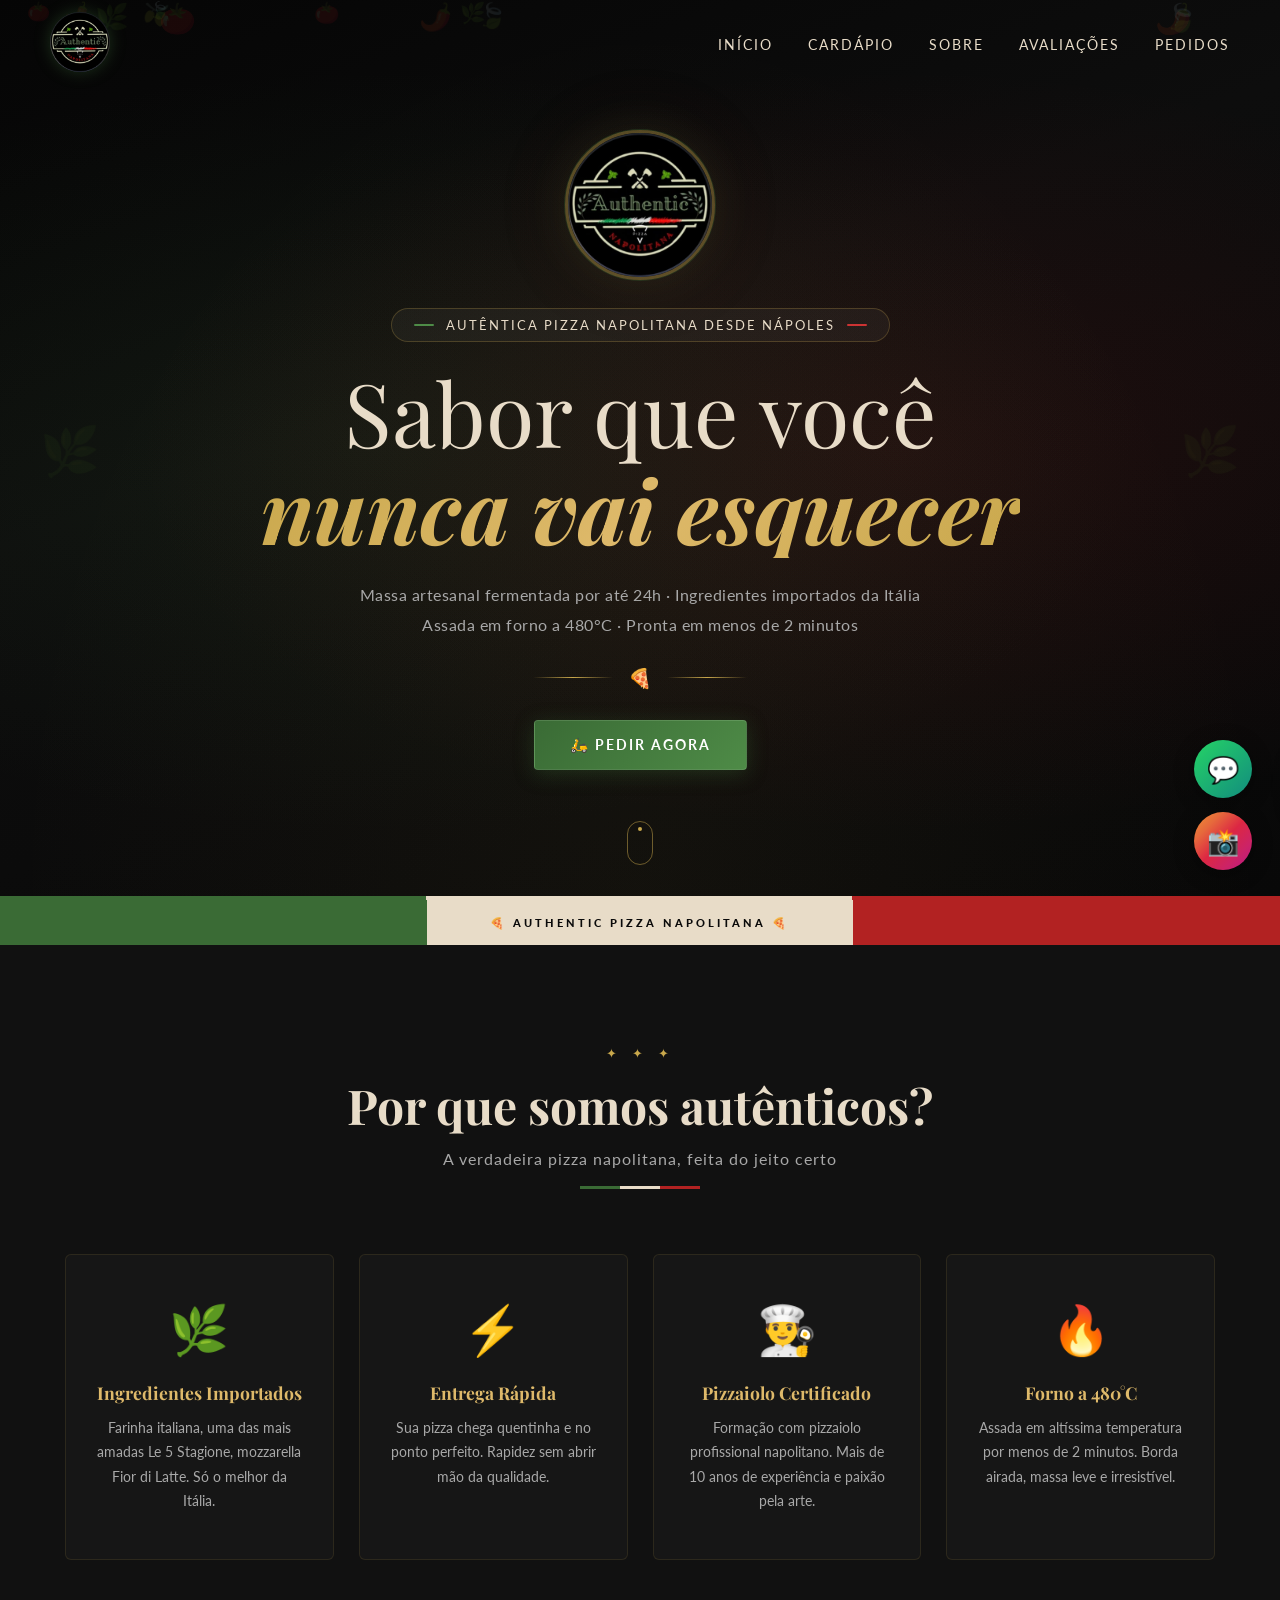
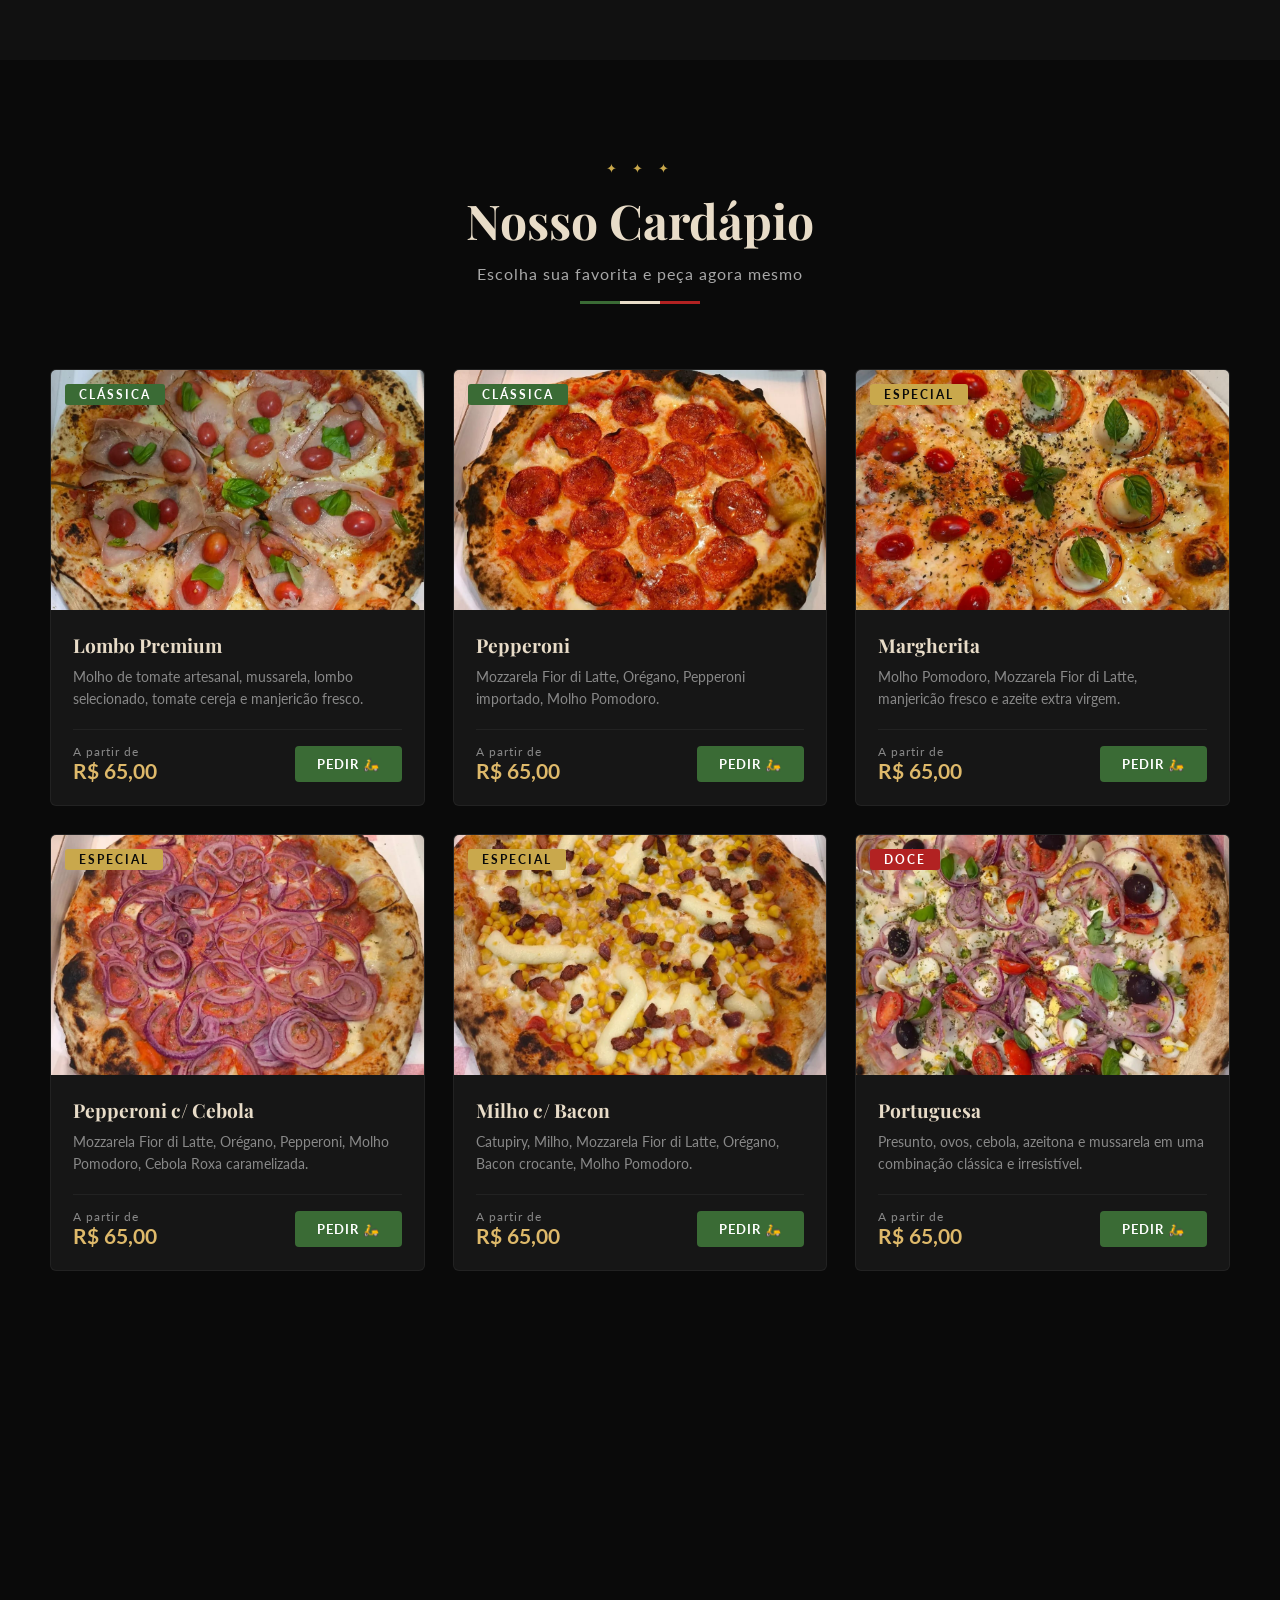
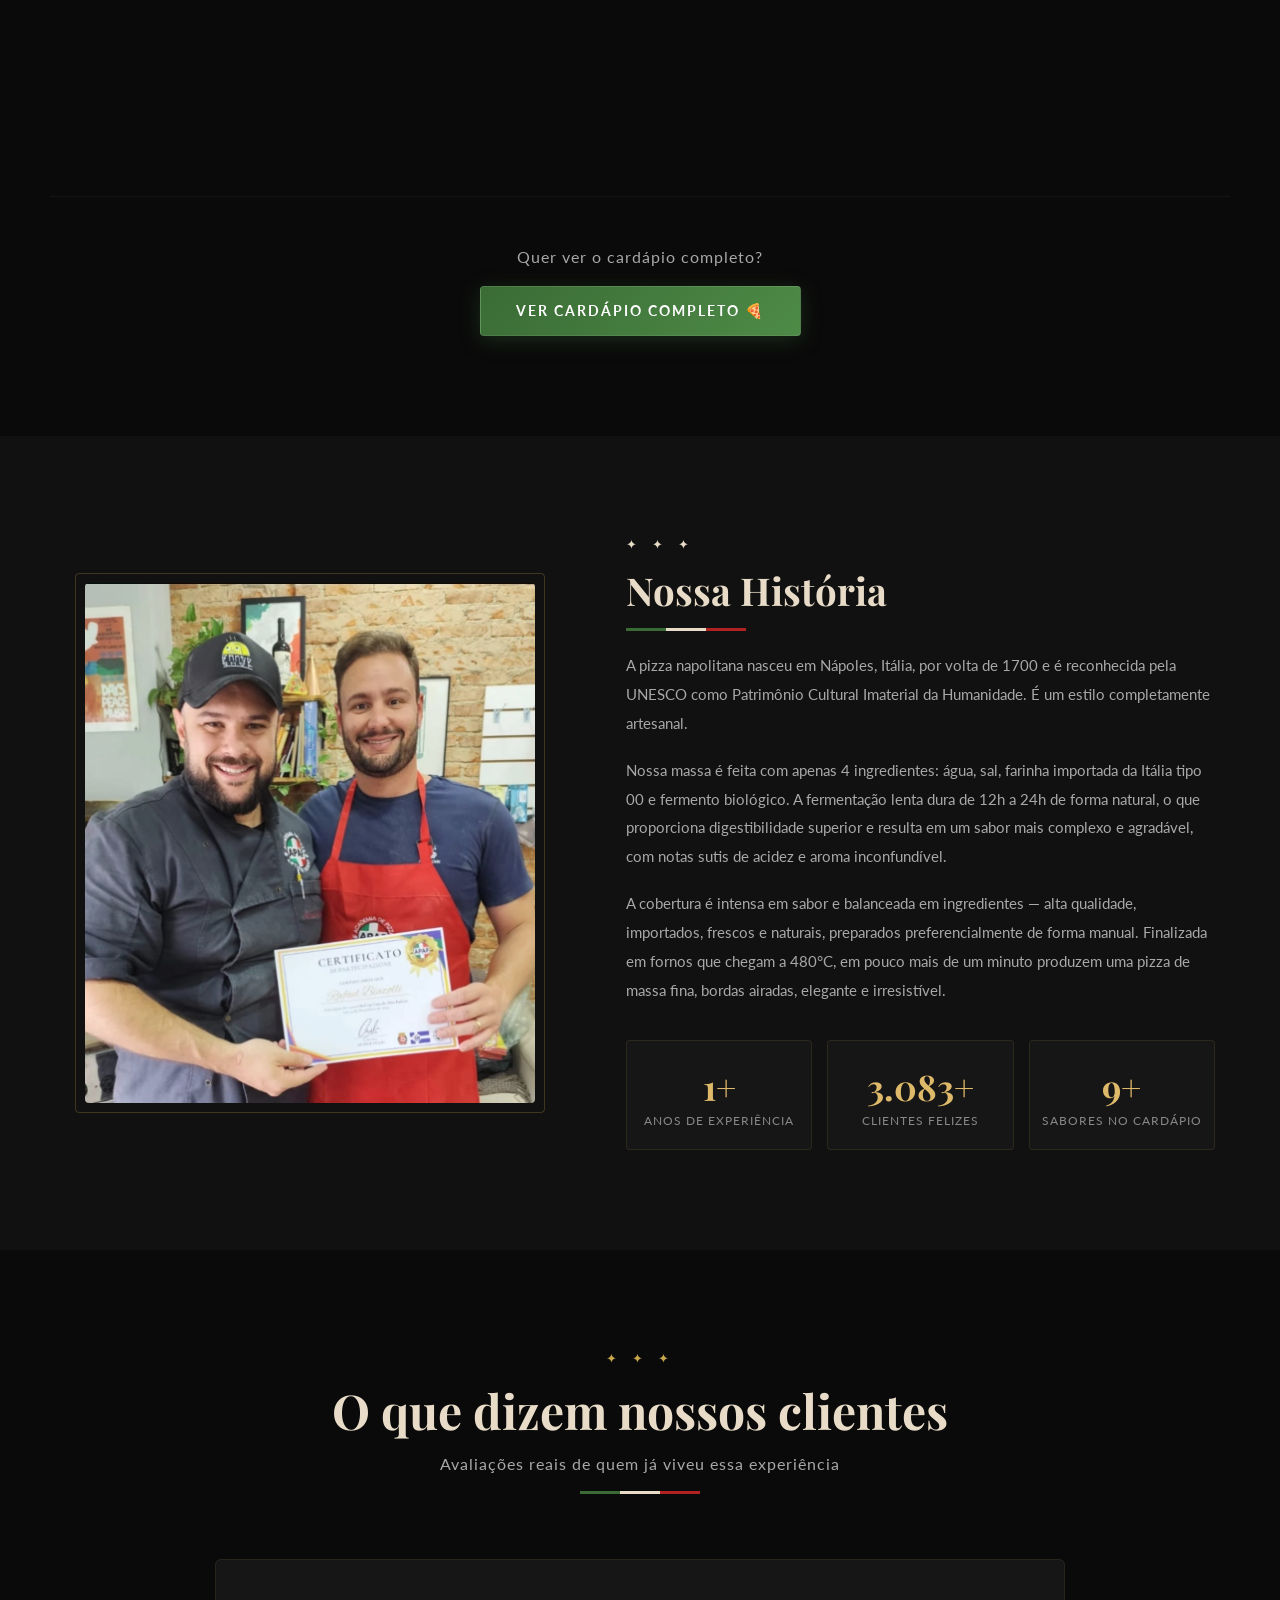
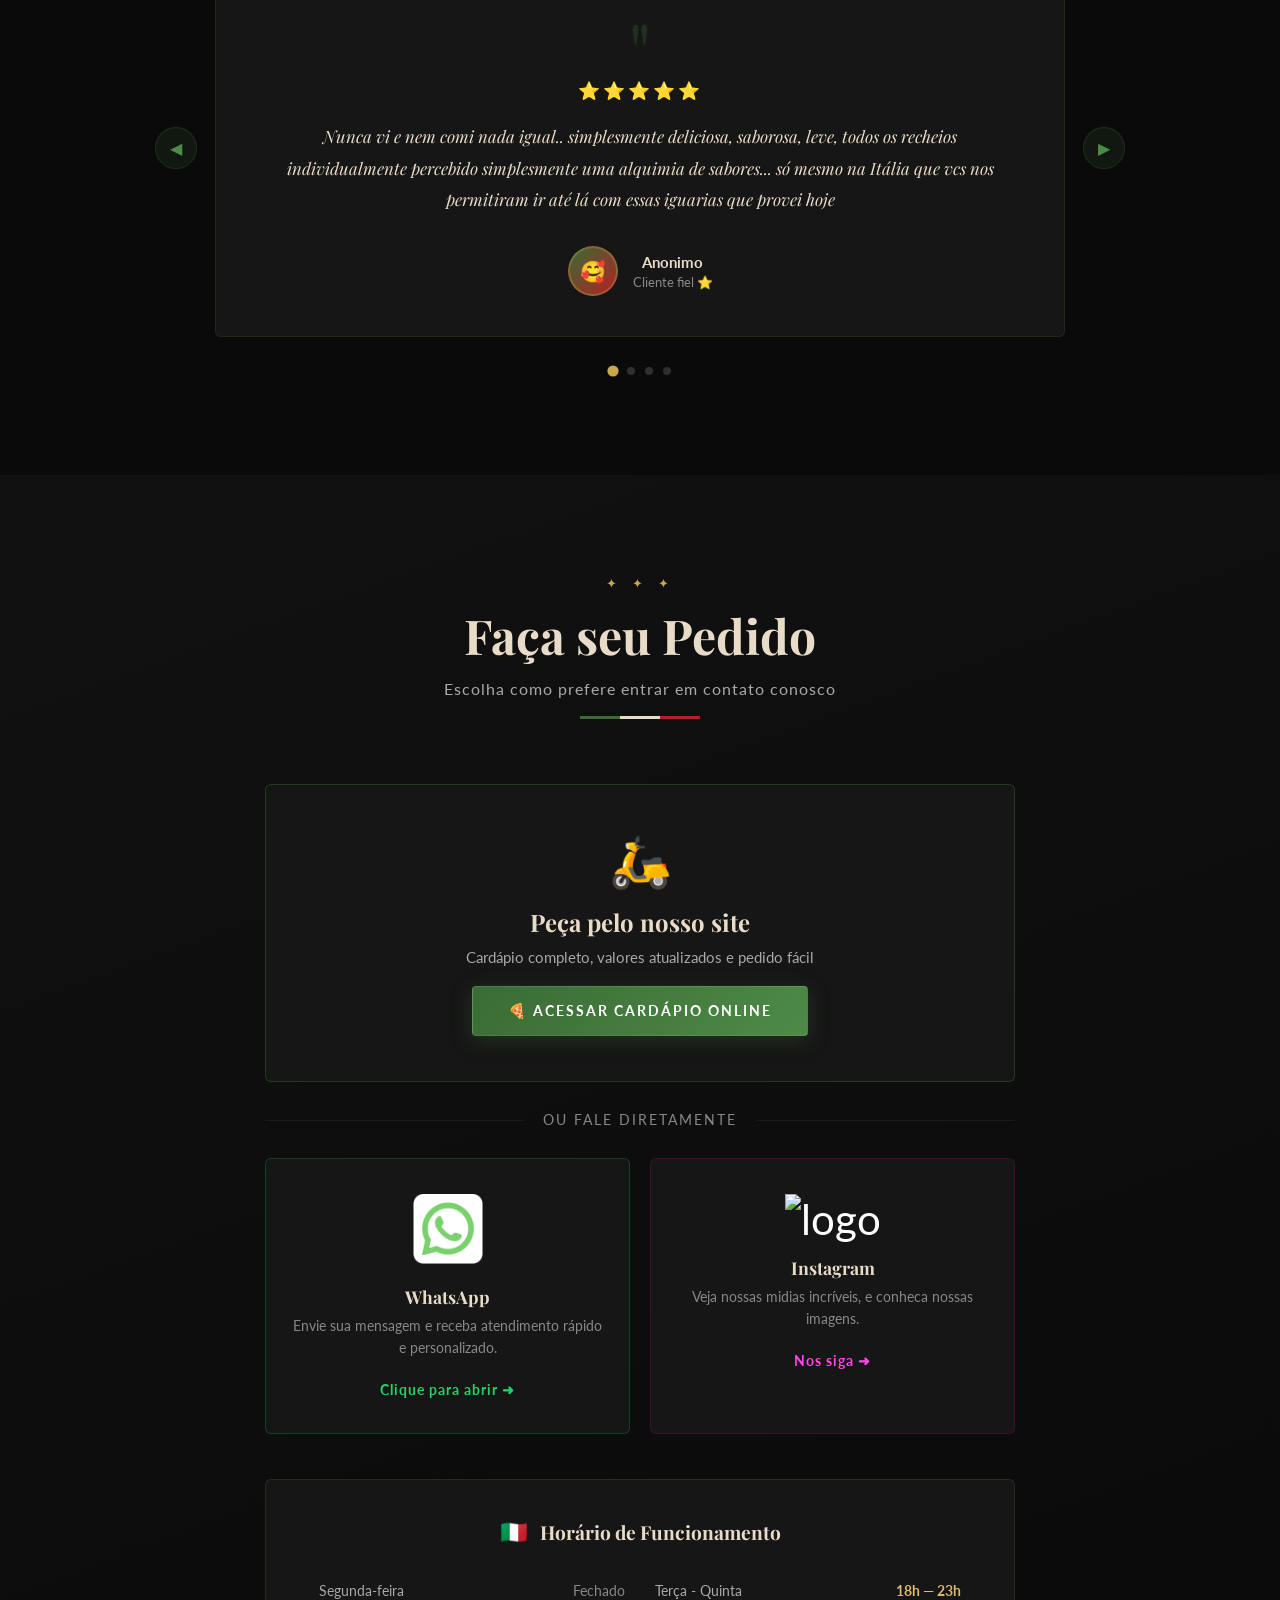
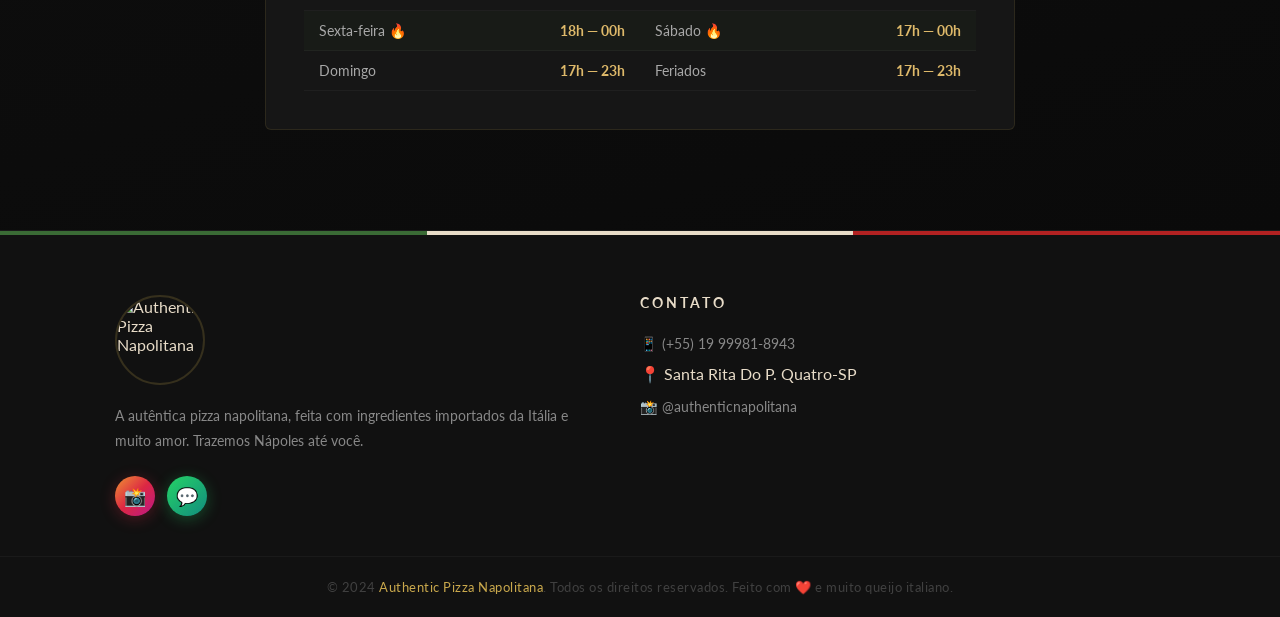
==== commit 1f1cbdfb: "Update Index.html" ====
--- a/Index.html
+++ b/Index.html
@@ -320,7 +320,7 @@
         <div class="sobre-container">
             <div class="sobre-visual">
                 <div class="img-frame">
-                    <img src="./imgs/ra.jpeg" alt="Nosso Pizzaiolo" id="img-chef">
+                    <img src="./ra.jpeg" alt="Nosso Pizzaiolo" id="img-chef">
                     <div class="img-border"></div>
                     <div class="img-flag">
                     </div>
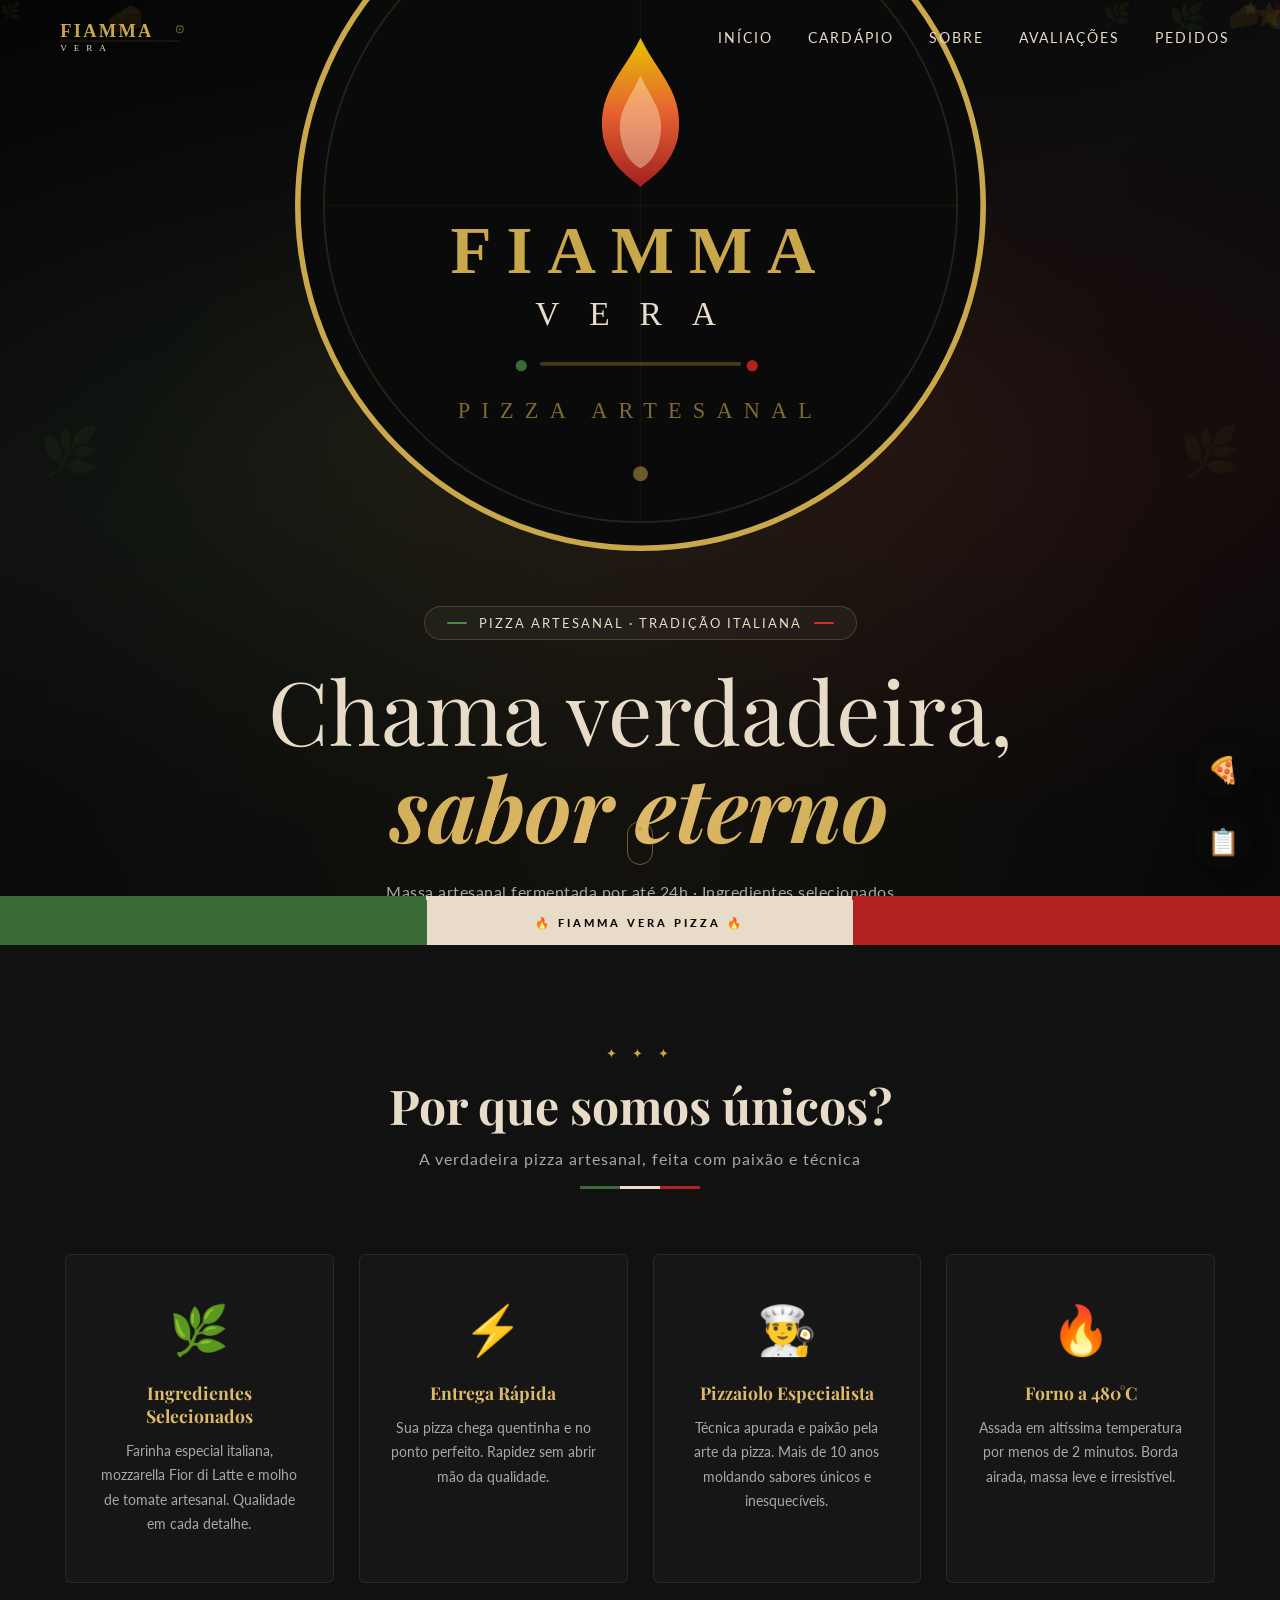
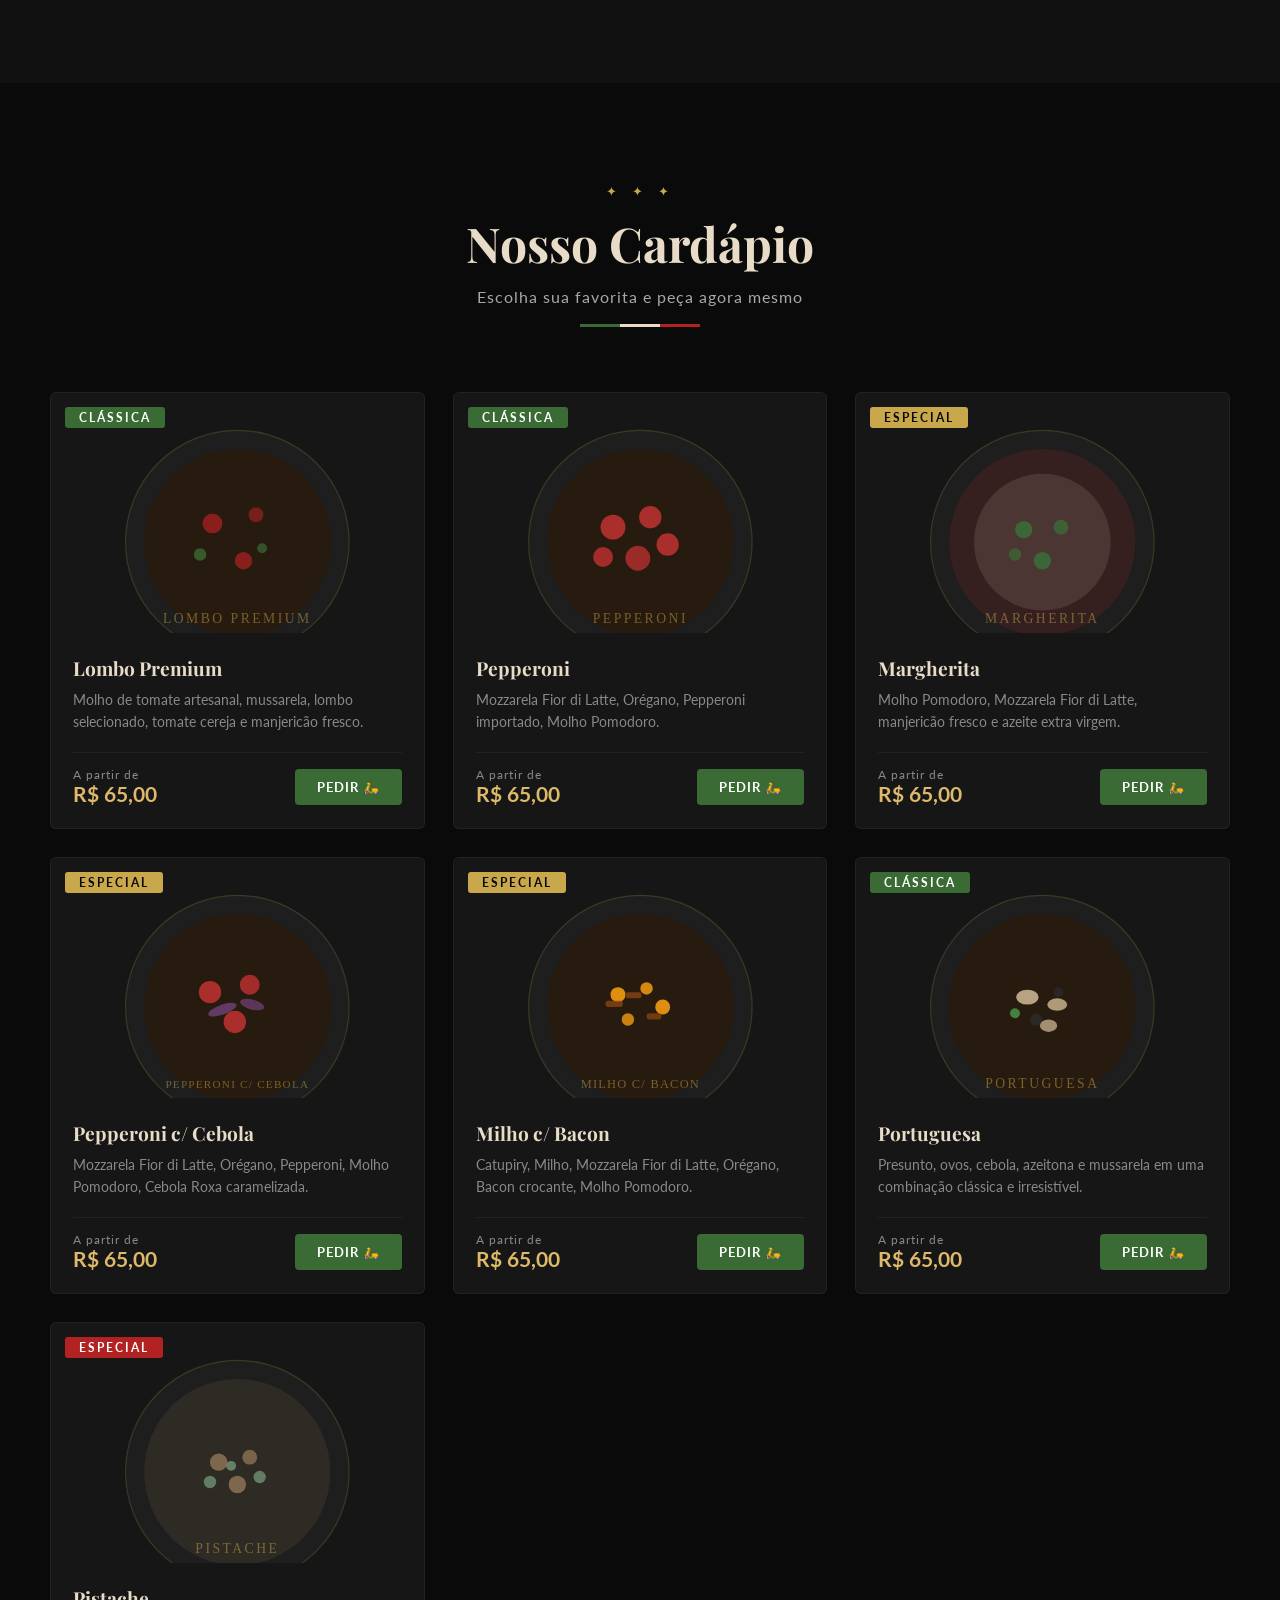
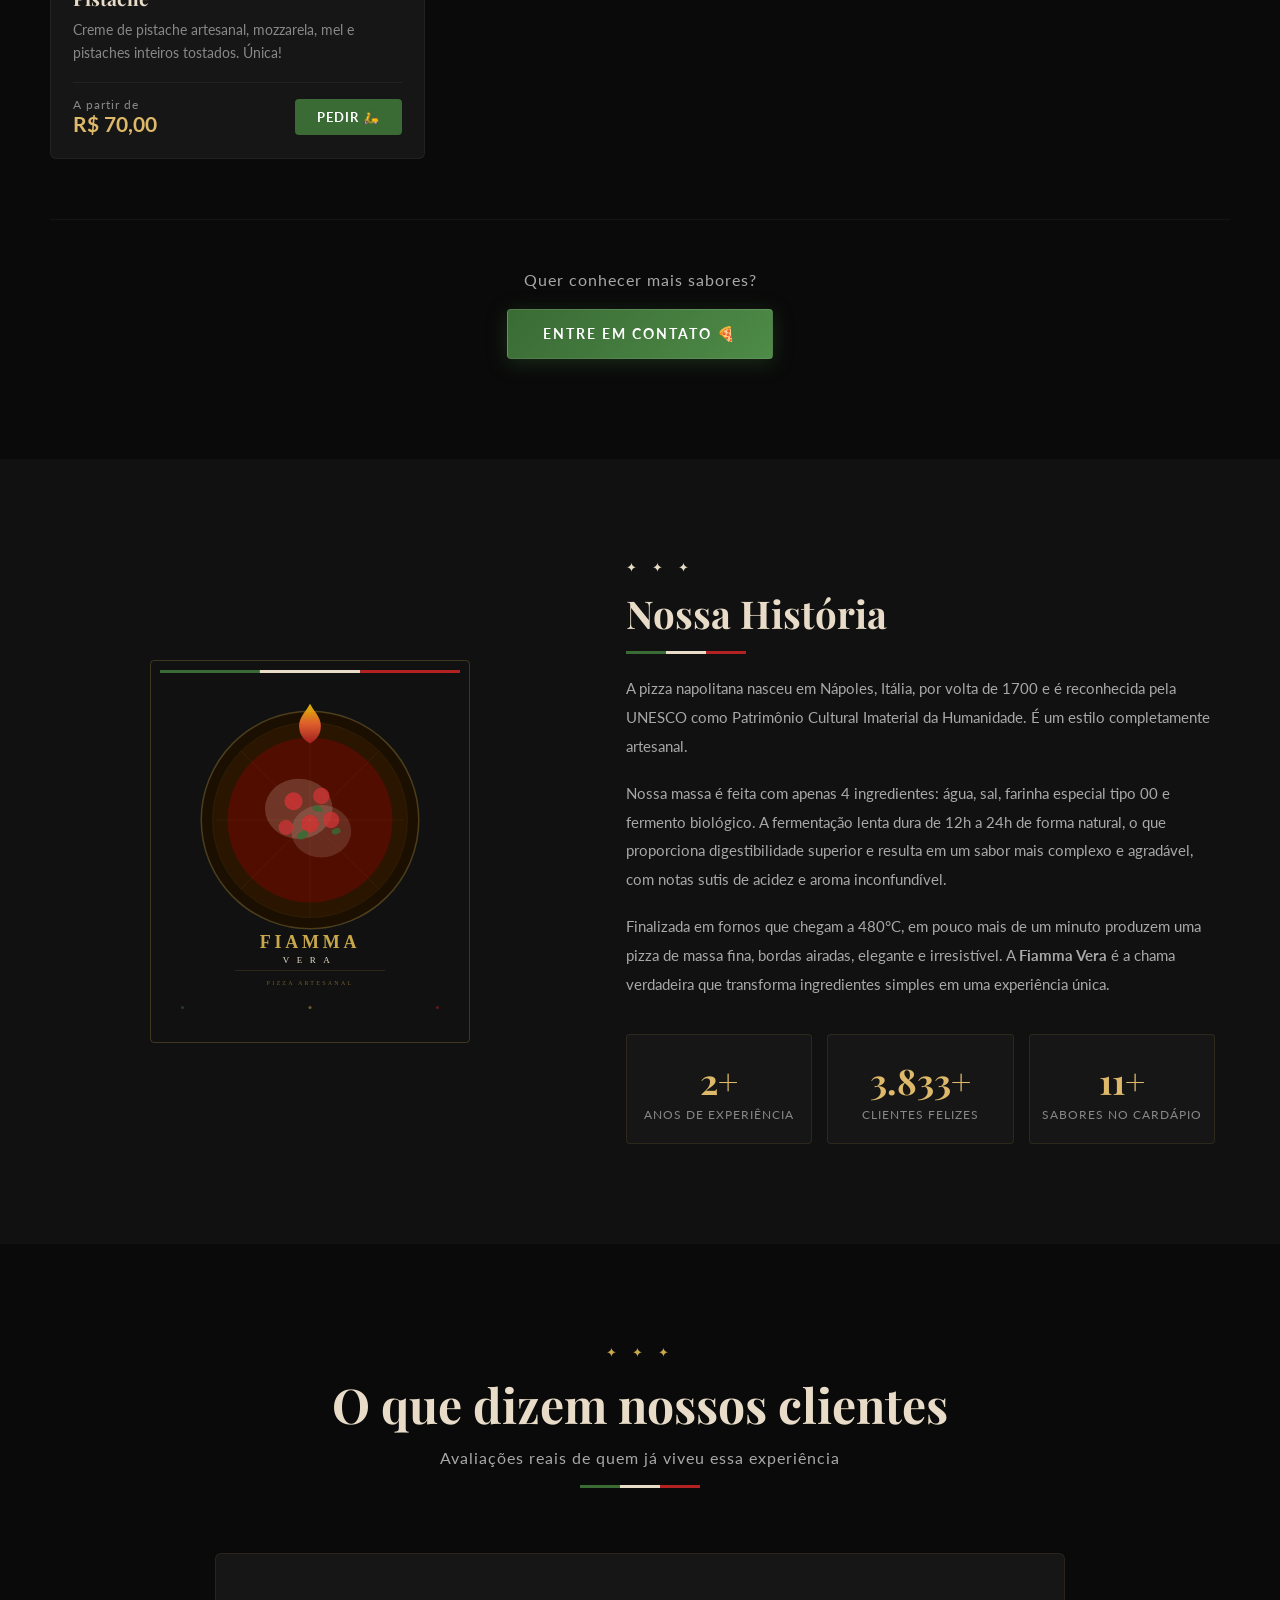
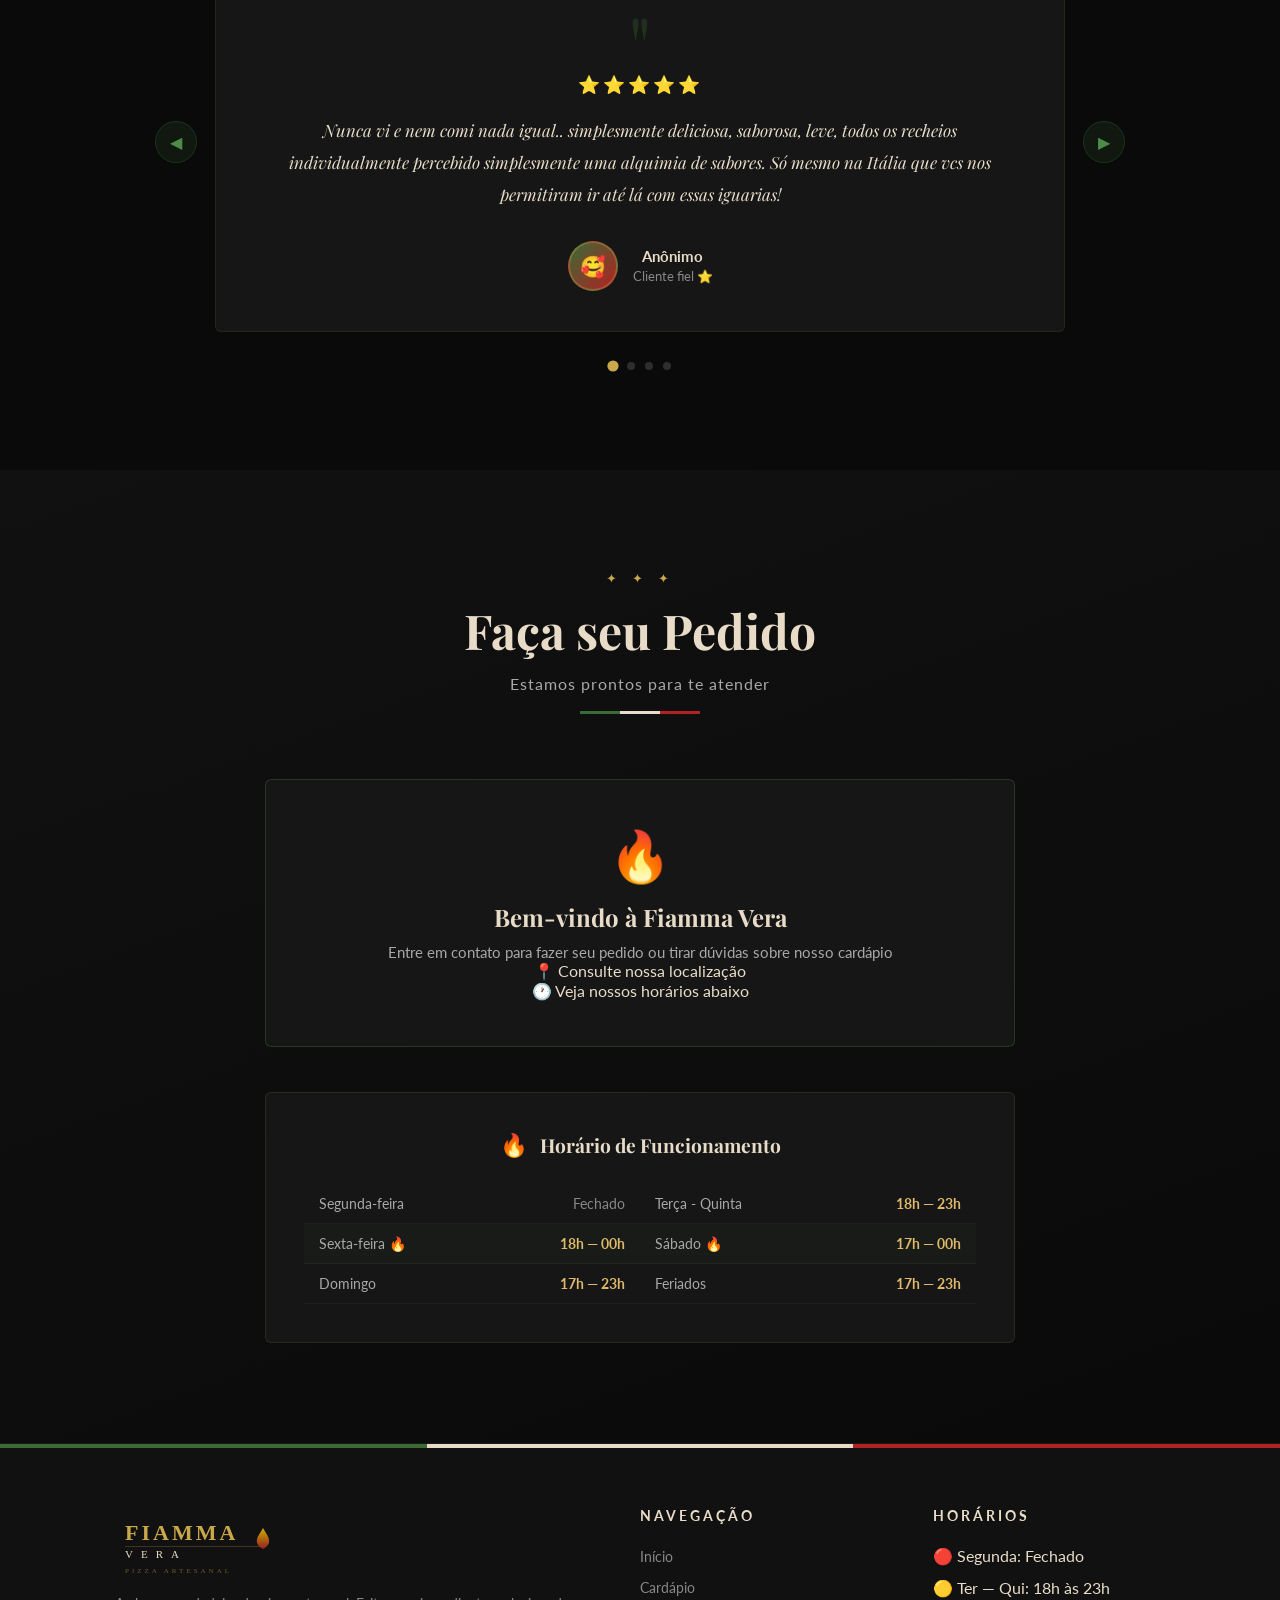
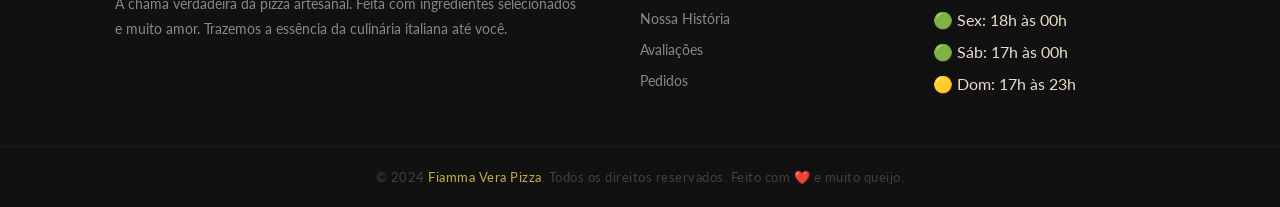
==== commit c3435631: "Update Index.html" ====
--- a/Index.html
+++ b/Index.html
@@ -3,8 +3,8 @@
 <head>
     <meta charset="UTF-8">
     <meta name="viewport" content="width=device-width, initial-scale=1.0">
-    <title>Authentic Pizza Napolitana</title>
-    <link rel="stylesheet" href="style.css">
+    <title>Fiamma Vera Pizza</title>
+    <link rel="stylesheet" href="./style2.css">
     <link href="https://fonts.googleapis.com/css2?family=Playfair+Display:ital,wght@0,400;0,700;1,400&family=Lato:wght@300;400;700&display=swap" rel="stylesheet">
 </head>
 <body>
@@ -12,7 +12,21 @@
     <!-- LOADER -->
     <div id="loader">
         <div class="loader-logo">
-            <img src="./logo.jpeg" alt="Authentic Pizza Napolitana" class="loader-img">
+            <div class="svg-logo-loader">
+                <svg viewBox="0 0 120 120" xmlns="http://www.w3.org/2000/svg" width="140" height="140">
+                    <circle cx="60" cy="60" r="55" fill="#0A0A0A" stroke="#C9A84C" stroke-width="1.5"/>
+                    <circle cx="60" cy="60" r="48" fill="none" stroke="rgba(201,168,76,0.2)" stroke-width="0.5"/>
+                    <text x="60" y="52" text-anchor="middle" font-family="Georgia, serif" font-size="11" fill="#C9A84C" letter-spacing="3">FIAMMA</text>
+                    <text x="60" y="66" text-anchor="middle" font-family="Georgia, serif" font-size="7" fill="#E8DCC8" letter-spacing="5">VERA</text>
+                    <text x="60" y="78" text-anchor="middle" font-family="Georgia, serif" font-size="5" fill="rgba(201,168,76,0.6)" letter-spacing="2">PIZZA</text>
+                    <path d="M30 83 Q60 88 90 83" stroke="#C9A84C" stroke-width="0.5" fill="none" opacity="0.5"/>
+                    <path d="M38 37 Q60 20 82 37" stroke="#C9A84C" stroke-width="0.5" fill="none" opacity="0.5"/>
+                    <circle cx="38" cy="37" r="1.5" fill="#3A6B35"/>
+                    <circle cx="82" cy="37" r="1.5" fill="#B22222"/>
+                    <circle cx="30" cy="83" r="1.5" fill="#3A6B35"/>
+                    <circle cx="90" cy="83" r="1.5" fill="#B22222"/>
+                </svg>
+            </div>
         </div>
         <div class="loader-bar-container">
             <div class="loader-bar"></div>
@@ -25,22 +39,28 @@
 
     <!-- FLOATING BUTTONS -->
     <div class="floating-buttons">
-        <a href="https://wa.me/5519999818943?text=" 
-           class="float-btn float-whatsapp" target="_blank">
-            <span>💬</span>
-            <div class="tooltip">Pedir pelo WhatsApp</div>
+        <a href="#pedido" class="float-btn float-order">
+            <span>🍕</span>
+            <div class="tooltip">Fazer Pedido</div>
         </a>
-        <a href="https://www.instagram.com/authentic_napolitana?igsh=MWFhM2d0ODhkc3BvMA==" 
-           class="float-btn float-instagram" target="_blank">
-            <span>📸</span>
-            <div class="tooltip">Ver no Instagram</div>
+        <a href="#cardapio" class="float-btn float-menu">
+            <span>📋</span>
+            <div class="tooltip">Ver Cardápio</div>
         </a>
     </div>
 
     <!-- NAVBAR -->
     <nav id="navbar">
         <div class="nav-logo">
-            <img src="./logo.jpeg" alt="Logo" class="nav-logo-img">
+            <div class="nav-svg-logo">
+                <svg viewBox="0 0 120 40" xmlns="http://www.w3.org/2000/svg" width="140" height="46">
+                    <text x="8" y="22" font-family="Georgia, serif" font-size="16" fill="#C9A84C" letter-spacing="2" font-weight="bold">FIAMMA</text>
+                    <text x="8" y="34" font-family="Georgia, serif" font-size="8" fill="#E8DCC8" letter-spacing="6">VERA</text>
+                    <rect x="8" y="25" width="104" height="0.5" fill="rgba(201,168,76,0.3)"/>
+                    <circle cx="112" cy="15" r="3" fill="none" stroke="#3A6B35" stroke-width="1"/>
+                    <circle cx="112" cy="15" r="1" fill="#B22222"/>
+                </svg>
+            </div>
         </div>
         <ul class="nav-links" id="navLinks">
             <li><a href="#hero">Início</a></li>
@@ -62,36 +82,69 @@
         <div class="hero-overlay"></div>
         <div class="particles" id="particles"></div>
 
-        <!-- Bandeira italiana decorativa -->
         <div class="italian-flag-bar"></div>
 
         <div class="hero-content">
             <div class="hero-logo-container">
-                <img src="./logo.jpeg" alt="Authentic Pizza Napolitana" class="hero-logo">
+                <svg viewBox="0 0 200 200" xmlns="http://www.w3.org/2000/svg" class="hero-svg-logo">
+                    <!-- Outer ring -->
+                    <circle cx="100" cy="100" r="92" fill="#0A0A0A" stroke="#C9A84C" stroke-width="1.5"/>
+                    <circle cx="100" cy="100" r="85" fill="none" stroke="rgba(201,168,76,0.15)" stroke-width="0.5"/>
+                    <!-- Pizza slice decorations -->
+                    <line x1="100" y1="15" x2="100" y2="185" stroke="rgba(201,168,76,0.05)" stroke-width="0.5"/>
+                    <line x1="15" y1="100" x2="185" y2="100" stroke="rgba(201,168,76,0.05)" stroke-width="0.5"/>
+                    <!-- Flame icon -->
+                    <path d="M100 55 C95 65 88 70 90 82 C92 90 98 93 100 95 C102 93 108 90 110 82 C112 70 105 65 100 55Z" 
+                          fill="url(#flameGrad)" opacity="0.9"/>
+                    <path d="M100 65 C97 72 93 75 95 83 C96 87 98 89 100 90 C102 89 104 87 105 83 C107 75 103 72 100 65Z" 
+                          fill="#FFF3CD" opacity="0.4"/>
+                    <!-- Brand name -->
+                    <text x="100" y="118" text-anchor="middle" font-family="Georgia, serif" font-size="18" fill="#C9A84C" letter-spacing="4" font-weight="bold">FIAMMA</text>
+                    <text x="100" y="132" text-anchor="middle" font-family="Georgia, serif" font-size="9" fill="#E8DCC8" letter-spacing="8">VERA</text>
+                    <!-- Divider dots -->
+                    <circle cx="68" cy="143" r="1.5" fill="#3A6B35"/>
+                    <rect x="73" y="142" width="54" height="1" fill="rgba(201,168,76,0.3)" rx="0.5"/>
+                    <circle cx="130" cy="143" r="1.5" fill="#B22222"/>
+                    <!-- Sub text -->
+                    <text x="100" y="157" text-anchor="middle" font-family="Georgia, serif" font-size="6" fill="rgba(201,168,76,0.6)" letter-spacing="3">PIZZA ARTESANAL</text>
+                    <!-- Corner ornaments -->
+                    <circle cx="100" cy="28" r="2" fill="#C9A84C" opacity="0.5"/>
+                    <circle cx="100" cy="172" r="2" fill="#C9A84C" opacity="0.5"/>
+
+                    <defs>
+                        <linearGradient id="flameGrad" x1="0%" y1="100%" x2="0%" y2="0%">
+                            <stop offset="0%" style="stop-color:#B22222;stop-opacity:1" />
+                            <stop offset="50%" style="stop-color:#FF6B35;stop-opacity:1" />
+                            <stop offset="100%" style="stop-color:#FFD700;stop-opacity:1" />
+                        </linearGradient>
+                    </defs>
+                </svg>
             </div>
             <div class="hero-badge">
                 <span class="badge-line green-line"></span>
-                Autêntica Pizza Napolitana desde Nápoles
+                Pizza Artesanal · Tradição Italiana
                 <span class="badge-line red-line"></span>
             </div>
             <h1 class="hero-title">
-                <span class="linha1">Sabor que você</span>
-                <span class="linha2">nunca vai esquecer</span>
+                <span class="linha1">Chama verdadeira,</span>
+                <span class="linha2">sabor eterno</span>
             </h1>
             <p class="hero-subtitle">
-                Massa artesanal fermentada por até 24h · Ingredientes importados da Itália<br>
+                Massa artesanal fermentada por até 24h · Ingredientes selecionados<br>
                 Assada em forno a 480°C · Pronta em menos de 2 minutos
             </p>
             <div class="hero-divider">
                 <span class="divider-line"></span>
-                <span class="divider-icon">🍕</span>
+                <span class="divider-icon">🔥</span>
                 <span class="divider-line"></span>
             </div>
             <div class="hero-buttons">
-                <a href="https://authenticnapolitana.pedido.app.br/?utm_source=ig&utm_medium=social&utm_content=link_in_bio" 
-                   class="btn btn-primary" target="_blank">
+                <a href="#pedido" class="btn btn-primary">
                    🛵 Pedir Agora
                 </a>
+                <a href="#cardapio" class="btn btn-outline">
+                   📋 Ver Cardápio
+                </a>
             </div>
         </div>
 
@@ -99,7 +152,6 @@
             <span></span>
         </div>
 
-        <!-- Decoração italiana -->
         <div class="hero-decoration left">🌿</div>
         <div class="hero-decoration right">🌿</div>
     </section>
@@ -108,7 +160,7 @@
     <div class="italian-strip">
         <div class="strip-green"></div>
         <div class="strip-white">
-            <span>🍕 AUTHENTIC PIZZA NAPOLITANA 🍕</span>
+            <span>🔥 FIAMMA VERA PIZZA 🔥</span>
         </div>
         <div class="strip-red"></div>
     </div>
@@ -117,8 +169,8 @@
     <section id="diferenciais">
         <div class="section-title">
             <div class="ornament">✦ ✦ ✦</div>
-            <h2>Por que somos autênticos?</h2>
-            <p>A verdadeira pizza napolitana, feita do jeito certo</p>
+            <h2>Por que somos únicos?</h2>
+            <p>A verdadeira pizza artesanal, feita com paixão e técnica</p>
             <div class="title-flag">
                 <span class="f-green"></span>
                 <span class="f-white"></span>
@@ -128,8 +180,8 @@
         <div class="diferenciais-grid">
             <div class="diferencial-card">
                 <span class="diferencial-icon">🌿</span>
-                <h3>Ingredientes Importados</h3>
-                <p>Farinha italiana, uma das mais amadas Le 5 Stagione, mozzarella Fior di Latte. Só o melhor da Itália.</p>
+                <h3>Ingredientes Selecionados</h3>
+                <p>Farinha especial italiana, mozzarella Fior di Latte e molho de tomate artesanal. Qualidade em cada detalhe.</p>
             </div>
             <div class="diferencial-card">
                 <span class="diferencial-icon">⚡</span>
@@ -138,8 +190,8 @@
             </div>
             <div class="diferencial-card">
                 <span class="diferencial-icon">👨‍🍳</span>
-                <h3>Pizzaiolo Certificado</h3>
-                <p>Formação com pizzaiolo profissional napolitano. Mais de 10 anos de experiência e paixão pela arte.</p>
+                <h3>Pizzaiolo Especialista</h3>
+                <p>Técnica apurada e paixão pela arte da pizza. Mais de 10 anos moldando sabores únicos e inesquecíveis.</p>
             </div>
             <div class="diferencial-card">
                 <span class="diferencial-icon">🔥</span>
@@ -162,15 +214,23 @@
             </div>
         </div>
 
-        </div>
-
         <div class="menu-grid" id="menuGrid">
 
-            <!-- Clássicas -->
-             
             <div class="pizza-card" data-categoria="classicas">
                 <div class="pizza-img">
-                    <img src="./pizza1.jpeg" alt="Lombo">
+                    <div class="pizza-img-placeholder">
+                        <svg viewBox="0 0 300 240" xmlns="http://www.w3.org/2000/svg" width="100%" height="100%">
+                            <rect width="300" height="240" fill="#161616"/>
+                            <circle cx="150" cy="120" r="90" fill="#1E1E1E" stroke="rgba(201,168,76,0.2)" stroke-width="1"/>
+                            <circle cx="150" cy="120" r="75" fill="#2A1A0A" opacity="0.8"/>
+                            <circle cx="130" cy="105" r="8" fill="#B22222" opacity="0.7"/>
+                            <circle cx="165" cy="98" r="6" fill="#B22222" opacity="0.6"/>
+                            <circle cx="155" cy="135" r="7" fill="#B22222" opacity="0.7"/>
+                            <circle cx="120" cy="130" r="5" fill="#3A6B35" opacity="0.8"/>
+                            <circle cx="170" cy="125" r="4" fill="#3A6B35" opacity="0.7"/>
+                            <text x="150" y="185" text-anchor="middle" font-family="Georgia" font-size="11" fill="rgba(201,168,76,0.5)" letter-spacing="2">LOMBO PREMIUM</text>
+                        </svg>
+                    </div>
                     <div class="card-badge">Clássica</div>
                 </div>
                 <div class="pizza-info">
@@ -181,15 +241,26 @@
                             <span>A partir de</span>
                             R$ 65,00
                         </div>
-                        <a href="https://authenticnapolitana.pedido.app.br/?utm_source=ig&utm_medium=social&utm_content=link_in_bio"
-                           class="btn-pedir" target="_blank">Pedir 🛵</a>
+                        <a href="#pedido" class="btn-pedir">Pedir 🛵</a>
                     </div>
                 </div>
             </div>
 
             <div class="pizza-card" data-categoria="classicas">
                 <div class="pizza-img">
-                    <img src="./pizza2.jpeg" alt="Pepperoni">
+                    <div class="pizza-img-placeholder">
+                        <svg viewBox="0 0 300 240" xmlns="http://www.w3.org/2000/svg" width="100%" height="100%">
+                            <rect width="300" height="240" fill="#161616"/>
+                            <circle cx="150" cy="120" r="90" fill="#1E1E1E" stroke="rgba(201,168,76,0.2)" stroke-width="1"/>
+                            <circle cx="150" cy="120" r="75" fill="#2A1A0A" opacity="0.8"/>
+                            <circle cx="128" cy="108" r="10" fill="#CC3333" opacity="0.8"/>
+                            <circle cx="158" cy="100" r="9" fill="#CC3333" opacity="0.8"/>
+                            <circle cx="148" cy="133" r="10" fill="#CC3333" opacity="0.7"/>
+                            <circle cx="120" cy="132" r="8" fill="#CC3333" opacity="0.75"/>
+                            <circle cx="172" cy="122" r="9" fill="#CC3333" opacity="0.8"/>
+                            <text x="150" y="185" text-anchor="middle" font-family="Georgia" font-size="11" fill="rgba(201,168,76,0.5)" letter-spacing="2">PEPPERONI</text>
+                        </svg>
+                    </div>
                     <div class="card-badge">Clássica</div>
                 </div>
                 <div class="pizza-info">
@@ -200,16 +271,26 @@
                             <span>A partir de</span>
                             R$ 65,00
                         </div>
-                        <a href="https://authenticnapolitana.pedido.app.br/?utm_source=ig&utm_medium=social&utm_content=link_in_bio"
-                           class="btn-pedir" target="_blank">Pedir 🛵</a>
-                    </div>
-                </div>
-            </div>
-
-            <!-- Especiais -->
+                        <a href="#pedido" class="btn-pedir">Pedir 🛵</a>
+                    </div>
+                </div>
+            </div>
+
             <div class="pizza-card" data-categoria="especiais">
                 <div class="pizza-img">
-                    <img src="./pizza3.jpeg" alt="Margherita">
+                    <div class="pizza-img-placeholder">
+                        <svg viewBox="0 0 300 240" xmlns="http://www.w3.org/2000/svg" width="100%" height="100%">
+                            <rect width="300" height="240" fill="#161616"/>
+                            <circle cx="150" cy="120" r="90" fill="#1E1E1E" stroke="rgba(201,168,76,0.2)" stroke-width="1"/>
+                            <circle cx="150" cy="120" r="75" fill="#B22222" opacity="0.15"/>
+                            <ellipse cx="150" cy="120" rx="55" ry="55" fill="#E8DCC8" opacity="0.12"/>
+                            <circle cx="135" cy="110" r="7" fill="#3A6B35" opacity="0.9"/>
+                            <circle cx="165" cy="108" r="6" fill="#3A6B35" opacity="0.8"/>
+                            <circle cx="150" cy="135" r="7" fill="#3A6B35" opacity="0.9"/>
+                            <circle cx="128" cy="130" r="5" fill="#3A6B35" opacity="0.7"/>
+                            <text x="150" y="185" text-anchor="middle" font-family="Georgia" font-size="11" fill="rgba(201,168,76,0.5)" letter-spacing="2">MARGHERITA</text>
+                        </svg>
+                    </div>
                     <div class="card-badge especial-badge">Especial</div>
                 </div>
                 <div class="pizza-info">
@@ -220,15 +301,26 @@
                             <span>A partir de</span>
                             R$ 65,00
                         </div>
-                        <a href="https://authenticnapolitana.pedido.app.br/?utm_source=ig&utm_medium=social&utm_content=link_in_bio"
-                           class="btn-pedir" target="_blank">Pedir 🛵</a>
+                        <a href="#pedido" class="btn-pedir">Pedir 🛵</a>
                     </div>
                 </div>
             </div>
 
             <div class="pizza-card" data-categoria="especiais">
                 <div class="pizza-img">
-                    <img src="./pizza4.jpeg" alt="Pepperoni c/ Cebola">
+                    <div class="pizza-img-placeholder">
+                        <svg viewBox="0 0 300 240" xmlns="http://www.w3.org/2000/svg" width="100%" height="100%">
+                            <rect width="300" height="240" fill="#161616"/>
+                            <circle cx="150" cy="120" r="90" fill="#1E1E1E" stroke="rgba(201,168,76,0.2)" stroke-width="1"/>
+                            <circle cx="150" cy="120" r="75" fill="#2A1A0A" opacity="0.8"/>
+                            <circle cx="128" cy="108" r="9" fill="#CC3333" opacity="0.8"/>
+                            <circle cx="160" cy="102" r="8" fill="#CC3333" opacity="0.75"/>
+                            <circle cx="148" cy="132" r="9" fill="#CC3333" opacity="0.8"/>
+                            <ellipse cx="138" cy="122" rx="12" ry="4" fill="#9B59B6" opacity="0.5" transform="rotate(-20,138,122)"/>
+                            <ellipse cx="162" cy="118" rx="10" ry="4" fill="#9B59B6" opacity="0.45" transform="rotate(15,162,118)"/>
+                            <text x="150" y="185" text-anchor="middle" font-family="Georgia" font-size="9" fill="rgba(201,168,76,0.5)" letter-spacing="1">PEPPERONI C/ CEBOLA</text>
+                        </svg>
+                    </div>
                     <div class="card-badge especial-badge">Especial</div>
                 </div>
                 <div class="pizza-info">
@@ -239,15 +331,28 @@
                             <span>A partir de</span>
                             R$ 65,00
                         </div>
-                        <a href="https://authenticnapolitana.pedido.app.br/?utm_source=ig&utm_medium=social&utm_content=link_in_bio"
-                           class="btn-pedir" target="_blank">Pedir 🛵</a>
+                        <a href="#pedido" class="btn-pedir">Pedir 🛵</a>
                     </div>
                 </div>
             </div>
 
             <div class="pizza-card" data-categoria="especiais">
                 <div class="pizza-img">
-                    <img src="./pizza5.jpeg" alt="Milho c/ Bacon">
+                    <div class="pizza-img-placeholder">
+                        <svg viewBox="0 0 300 240" xmlns="http://www.w3.org/2000/svg" width="100%" height="100%">
+                            <rect width="300" height="240" fill="#161616"/>
+                            <circle cx="150" cy="120" r="90" fill="#1E1E1E" stroke="rgba(201,168,76,0.2)" stroke-width="1"/>
+                            <circle cx="150" cy="120" r="75" fill="#2A1A0A" opacity="0.8"/>
+                            <circle cx="132" cy="110" r="6" fill="#F39C12" opacity="0.9"/>
+                            <circle cx="155" cy="105" r="5" fill="#F39C12" opacity="0.85"/>
+                            <circle cx="168" cy="120" r="6" fill="#F39C12" opacity="0.9"/>
+                            <circle cx="140" cy="130" r="5" fill="#F39C12" opacity="0.8"/>
+                            <rect x="122" y="115" width="14" height="5" rx="2" fill="#8B4513" opacity="0.8"/>
+                            <rect x="155" y="125" width="12" height="5" rx="2" fill="#8B4513" opacity="0.75"/>
+                            <rect x="138" y="108" width="13" height="5" rx="2" fill="#8B4513" opacity="0.8"/>
+                            <text x="150" y="185" text-anchor="middle" font-family="Georgia" font-size="10" fill="rgba(201,168,76,0.5)" letter-spacing="1">MILHO C/ BACON</text>
+                        </svg>
+                    </div>
                     <div class="card-badge especial-badge">Especial</div>
                 </div>
                 <div class="pizza-info">
@@ -258,17 +363,28 @@
                             <span>A partir de</span>
                             R$ 65,00
                         </div>
-                        <a href="https://authenticnapolitana.pedido.app.br/?utm_source=ig&utm_medium=social&utm_content=link_in_bio"
-                           class="btn-pedir" target="_blank">Pedir 🛵</a>
-                    </div>
-                </div>
-            </div>
-
-            <!-- Doces -->
-            <div class="pizza-card" data-categoria="doces">
+                        <a href="#pedido" class="btn-pedir">Pedir 🛵</a>
+                    </div>
+                </div>
+            </div>
+
+            <div class="pizza-card" data-categoria="classicas">
                 <div class="pizza-img">
-                    <img src="./pizza6.jpeg" alt="Portuguesa">
-                    <div class="card-badge doce-badge">Doce</div>
+                    <div class="pizza-img-placeholder">
+                        <svg viewBox="0 0 300 240" xmlns="http://www.w3.org/2000/svg" width="100%" height="100%">
+                            <rect width="300" height="240" fill="#161616"/>
+                            <circle cx="150" cy="120" r="90" fill="#1E1E1E" stroke="rgba(201,168,76,0.2)" stroke-width="1"/>
+                            <circle cx="150" cy="120" r="75" fill="#2A1A0A" opacity="0.8"/>
+                            <ellipse cx="138" cy="112" rx="9" ry="6" fill="#F5DEB3" opacity="0.7"/>
+                            <ellipse cx="162" cy="118" rx="8" ry="5" fill="#F5DEB3" opacity="0.65"/>
+                            <circle cx="145" cy="130" r="5" fill="#2C2C2C" opacity="0.8"/>
+                            <circle cx="163" cy="108" r="4" fill="#2C2C2C" opacity="0.7"/>
+                            <circle cx="128" cy="125" r="4" fill="#4B9B4B" opacity="0.8"/>
+                            <ellipse cx="155" cy="135" rx="7" ry="5" fill="#F5DEB3" opacity="0.6"/>
+                            <text x="150" y="185" text-anchor="middle" font-family="Georgia" font-size="11" fill="rgba(201,168,76,0.5)" letter-spacing="2">PORTUGUESA</text>
+                        </svg>
+                    </div>
+                    <div class="card-badge">Clássica</div>
                 </div>
                 <div class="pizza-info">
                     <h3>Portuguesa</h3>
@@ -278,16 +394,28 @@
                             <span>A partir de</span>
                             R$ 65,00
                         </div>
-                        <a href="https://authenticnapolitana.pedido.app.br/?utm_source=ig&utm_medium=social&utm_content=link_in_bio"
-                           class="btn-pedir" target="_blank">Pedir 🛵</a>
+                        <a href="#pedido" class="btn-pedir">Pedir 🛵</a>
                     </div>
                 </div>
             </div>
 
             <div class="pizza-card" data-categoria="doces">
                 <div class="pizza-img">
-                    <img src="./Doce.jpeg" alt="Pistache">
-                    <div class="card-badge doce-badge">Doce</div>
+                    <div class="pizza-img-placeholder">
+                        <svg viewBox="0 0 300 240" xmlns="http://www.w3.org/2000/svg" width="100%" height="100%">
+                            <rect width="300" height="240" fill="#161616"/>
+                            <circle cx="150" cy="120" r="90" fill="#1E1E1E" stroke="rgba(201,168,76,0.2)" stroke-width="1"/>
+                            <circle cx="150" cy="120" r="75" fill="#5D4E37" opacity="0.25"/>
+                            <circle cx="135" cy="112" r="7" fill="#8B7355" opacity="0.85"/>
+                            <circle cx="160" cy="108" r="6" fill="#8B7355" opacity="0.8"/>
+                            <circle cx="150" cy="130" r="7" fill="#8B7355" opacity="0.85"/>
+                            <circle cx="128" cy="128" r="5" fill="#7A9E7E" opacity="0.7"/>
+                            <circle cx="168" cy="124" r="5" fill="#7A9E7E" opacity="0.7"/>
+                            <circle cx="145" cy="115" r="4" fill="#7A9E7E" opacity="0.75"/>
+                            <text x="150" y="185" text-anchor="middle" font-family="Georgia" font-size="11" fill="rgba(201,168,76,0.5)" letter-spacing="2">PISTACHE</text>
+                        </svg>
+                    </div>
+                    <div class="card-badge doce-badge">Especial</div>
                 </div>
                 <div class="pizza-info">
                     <h3>Pistache</h3>
@@ -297,20 +425,17 @@
                             <span>A partir de</span>
                             R$ 70,00
                         </div>
-                        <a href="https://authenticnapolitana.pedido.app.br/?utm_source=ig&utm_medium=social&utm_content=link_in_bio"
-                           class="btn-pedir" target="_blank">Pedir 🛵</a>
-                    </div>
-                </div>
-            </div>
-
-        </div>
-
-        <!-- CTA Cardápio -->
+                        <a href="#pedido" class="btn-pedir">Pedir 🛵</a>
+                    </div>
+                </div>
+            </div>
+
+        </div>
+
         <div class="cardapio-cta">
-            <p>Quer ver o cardápio completo?</p>
-            <a href="https://authenticnapolitana.pedido.app.br/?utm_source=ig&utm_medium=social&utm_content=link_in_bio"
-               class="btn btn-primary" target="_blank">
-               Ver Cardápio Completo 🍕
+            <p>Quer conhecer mais sabores?</p>
+            <a href="#pedido" class="btn btn-primary">
+               Entre em Contato 🍕
             </a>
         </div>
     </section>
@@ -320,10 +445,60 @@
         <div class="sobre-container">
             <div class="sobre-visual">
                 <div class="img-frame">
-                    <img src="./ra.jpeg" alt="Nosso Pizzaiolo" id="img-chef">
+                    <div class="sobre-svg-art">
+                        <svg viewBox="0 0 400 480" xmlns="http://www.w3.org/2000/svg" width="100%" height="100%">
+                            <!-- Background -->
+                            <rect width="400" height="480" fill="#111111" rx="4"/>
+                            <!-- Top bar italiana -->
+                            <rect x="0" y="0" width="133" height="4" fill="#3A6B35" rx="0"/>
+                            <rect x="133" y="0" width="134" height="4" fill="#E8DCC8" rx="0"/>
+                            <rect x="267" y="0" width="133" height="4" fill="#B22222" rx="0"/>
+                            <!-- Main pizza illustration -->
+                            <circle cx="200" cy="200" r="145" fill="#1A0F00" stroke="rgba(201,168,76,0.3)" stroke-width="2"/>
+                            <circle cx="200" cy="200" r="130" fill="#2A1500" stroke="rgba(201,168,76,0.1)" stroke-width="1"/>
+                            <!-- Pizza sauce -->
+                            <circle cx="200" cy="200" r="110" fill="#8B0000" opacity="0.4"/>
+                            <!-- Cheese -->
+                            <ellipse cx="185" cy="185" rx="45" ry="40" fill="#E8DCC8" opacity="0.2"/>
+                            <ellipse cx="215" cy="215" rx="40" ry="35" fill="#E8DCC8" opacity="0.15"/>
+                            <!-- Toppings -->
+                            <circle cx="178" cy="175" r="12" fill="#CC3333" opacity="0.85"/>
+                            <circle cx="215" cy="168" r="11" fill="#CC3333" opacity="0.8"/>
+                            <circle cx="200" cy="205" r="12" fill="#CC3333" opacity="0.85"/>
+                            <circle cx="168" cy="210" r="10" fill="#CC3333" opacity="0.75"/>
+                            <circle cx="228" cy="200" r="11" fill="#CC3333" opacity="0.8"/>
+                            <!-- Basil leaves -->
+                            <ellipse cx="190" cy="220" rx="8" ry="5" fill="#3A6B35" opacity="0.9" transform="rotate(-30,190,220)"/>
+                            <ellipse cx="210" cy="185" rx="7" ry="4" fill="#3A6B35" opacity="0.85" transform="rotate(20,210,185)"/>
+                            <ellipse cx="235" cy="215" rx="6" ry="4" fill="#3A6B35" opacity="0.8" transform="rotate(-15,235,215)"/>
+                            <!-- Pizza slice lines -->
+                            <line x1="200" y1="70" x2="200" y2="330" stroke="rgba(201,168,76,0.08)" stroke-width="1"/>
+                            <line x1="75" y1="200" x2="325" y2="200" stroke="rgba(201,168,76,0.08)" stroke-width="1"/>
+                            <line x1="108" y1="108" x2="292" y2="292" stroke="rgba(201,168,76,0.08)" stroke-width="1"/>
+                            <line x1="292" y1="108" x2="108" y2="292" stroke="rgba(201,168,76,0.08)" stroke-width="1"/>
+                            <!-- Flame above pizza -->
+                            <path d="M200 45 C193 58 183 65 186 80 C188 90 195 95 200 98 C205 95 212 90 214 80 C217 65 207 58 200 45Z"
+                                  fill="url(#flameSobre)" opacity="0.85"/>
+                            <!-- Brand text -->
+                            <text x="200" y="370" text-anchor="middle" font-family="Georgia, serif" font-size="24" fill="#C9A84C" letter-spacing="5" font-weight="bold">FIAMMA</text>
+                            <text x="200" y="390" text-anchor="middle" font-family="Georgia, serif" font-size="12" fill="#E8DCC8" letter-spacing="10">VERA</text>
+                            <!-- Divider -->
+                            <rect x="100" y="400" width="200" height="1" fill="rgba(201,168,76,0.2)" rx="0.5"/>
+                            <text x="200" y="420" text-anchor="middle" font-family="Georgia, serif" font-size="8" fill="rgba(201,168,76,0.5)" letter-spacing="3">PIZZA ARTESANAL</text>
+                            <!-- Corner decorations -->
+                            <circle cx="30" cy="450" r="2" fill="#3A6B35" opacity="0.5"/>
+                            <circle cx="200" cy="450" r="2" fill="#C9A84C" opacity="0.5"/>
+                            <circle cx="370" cy="450" r="2" fill="#B22222" opacity="0.5"/>
+                            <defs>
+                                <linearGradient id="flameSobre" x1="0%" y1="100%" x2="0%" y2="0%">
+                                    <stop offset="0%" style="stop-color:#B22222;stop-opacity:1" />
+                                    <stop offset="50%" style="stop-color:#FF6B35;stop-opacity:1" />
+                                    <stop offset="100%" style="stop-color:#FFD700;stop-opacity:1" />
+                                </linearGradient>
+                            </defs>
+                        </svg>
+                    </div>
                     <div class="img-border"></div>
-                    <div class="img-flag">
-                    </div>
                 </div>
             </div>
             <div class="sobre-content reveal">
@@ -338,10 +513,10 @@
                     A pizza napolitana nasceu em Nápoles, Itália, por volta de 1700 e é reconhecida pela UNESCO como Patrimônio Cultural Imaterial da Humanidade. É um estilo completamente artesanal.
                 </p>
                 <p>
-                    Nossa massa é feita com apenas 4 ingredientes: água, sal, farinha importada da Itália tipo 00 e fermento biológico. A fermentação lenta dura de 12h a 24h de forma natural, o que proporciona digestibilidade superior e resulta em um sabor mais complexo e agradável, com notas sutis de acidez e aroma inconfundível.
+                    Nossa massa é feita com apenas 4 ingredientes: água, sal, farinha especial tipo 00 e fermento biológico. A fermentação lenta dura de 12h a 24h de forma natural, o que proporciona digestibilidade superior e resulta em um sabor mais complexo e agradável, com notas sutis de acidez e aroma inconfundível.
                 </p>
                 <p>
-                    A cobertura é intensa em sabor e balanceada em ingredientes — alta qualidade, importados, frescos e naturais, preparados preferencialmente de forma manual. Finalizada em fornos que chegam a 480°C, em pouco mais de um minuto produzem uma pizza de massa fina, bordas airadas, elegante e irresistível.
+                    Finalizada em fornos que chegam a 480°C, em pouco mais de um minuto produzem uma pizza de massa fina, bordas airadas, elegante e irresistível. A <strong>Fiamma Vera</strong> é a chama verdadeira que transforma ingredientes simples em uma experiência única.
                 </p>
                 <div class="sobre-stats">
                     <div class="stat">
@@ -380,11 +555,11 @@
                     <div class="depoimento-card">
                         <div class="quote-icon">"</div>
                         <div class="depoimento-stars">⭐⭐⭐⭐⭐</div>
-                        <p class="depoimento-text">Nunca vi e nem comi nada igual.. simplesmente deliciosa, saborosa, leve, todos os recheios individualmente percebido simplesmente uma alquimia de sabores... só mesmo na Itália que vcs nos permitiram ir até lá com essas iguarias que provei hoje</p>
+                        <p class="depoimento-text">Nunca vi e nem comi nada igual.. simplesmente deliciosa, saborosa, leve, todos os recheios individualmente percebido simplesmente uma alquimia de sabores. Só mesmo na Itália que vcs nos permitiram ir até lá com essas iguarias!</p>
                         <div class="depoimento-autor">
                             <div class="autor-avatar">🥰</div>
                             <div class="autor-info">
-                                <strong>Anonimo</strong>
+                                <strong>Anônimo</strong>
                                 <span>Cliente fiel ⭐</span>
                             </div>
                         </div>
@@ -392,11 +567,11 @@
                     <div class="depoimento-card">
                         <div class="quote-icon">"</div>
                         <div class="depoimento-stars">⭐⭐⭐⭐⭐</div>
-                        <p class="depoimento-text">Parabens adoramos! Lembramos de Napóles.</p>
+                        <p class="depoimento-text">Parabéns, adoramos! Lembramos de Nápoles.</p>
                         <div class="depoimento-autor">
                             <div class="autor-avatar">😊</div>
                             <div class="autor-info">
-                                <strong>Alessandra Sumara Cassago Posso</strong>
+                                <strong>Alessandra S.</strong>
                                 <span>Cliente fiel ⭐</span>
                             </div>
                         </div>
@@ -404,11 +579,11 @@
                     <div class="depoimento-card">
                         <div class="quote-icon">"</div>
                         <div class="depoimento-stars">⭐⭐⭐⭐⭐</div>
-                        <p class="depoimento-text">Exelente!!! Super saborosa! Massa deliciosa!!! Em cada pedaco dá para sentir o capricho que foi confeccionada.PARABéNS a toda a equipe e aos idealiziadores do authentic Napolitana🍕❤️</p>
+                        <p class="depoimento-text">Excelente! Super saborosa! Massa deliciosa! Em cada pedaço dá para sentir o capricho que foi confeccionada. Parabéns a toda a equipe!</p>
                         <div class="depoimento-autor">
                             <div class="autor-avatar">🥰</div>
                             <div class="autor-info">
-                                <strong>Glaucia Tech Dos Santos</strong>
+                                <strong>Glaucia T.</strong>
                                 <span>Cliente fiel ⭐</span>
                             </div>
                         </div>
@@ -416,12 +591,12 @@
                     <div class="depoimento-card">
                         <div class="quote-icon">"</div>
                         <div class="depoimento-stars">⭐⭐⭐⭐⭐</div>
-                        <p class="depoimento-text">Maravilhosa, como sempre de exelente qualidade.</p>
+                        <p class="depoimento-text">Maravilhosa, como sempre de excelente qualidade. Uma experiência gastronômica única que vale cada centavo!</p>
                         <div class="depoimento-autor">
                             <div class="autor-avatar">😄</div>
                             <div class="autor-info">
-                                <strong>Elizabeth Eidt</strong>
-                                <span>Primeira vez que provou, se tronou cliente Fiel</span>
+                                <strong>Elizabeth E.</strong>
+                                <span>Se tornou cliente fiel na primeira visita</span>
                             </div>
                         </div>
                     </div>
@@ -443,7 +618,7 @@
             <div class="section-title">
                 <div class="ornament">✦ ✦ ✦</div>
                 <h2>Faça seu Pedido</h2>
-                <p>Escolha como prefere entrar em contato conosco</p>
+                <p>Estamos prontos para te atender</p>
                 <div class="title-flag">
                     <span class="f-green"></span>
                     <span class="f-white"></span>
@@ -451,43 +626,25 @@
                 </div>
             </div>
 
-            <!-- PEDIDO PELO SITE -->
             <div class="pedido-site reveal">
-                <div class="pedido-site-icon">🛵</div>
-                <h3>Peça pelo nosso site</h3>
-                <p>Cardápio completo, valores atualizados e pedido fácil</p>
-                <a href="https://authenticnapolitana.pedido.app.br/?utm_source=ig&utm_medium=social&utm_content=link_in_bio"
-                   class="btn btn-primary" target="_blank" style="margin-top: 20px; display:inline-flex;">
-                   🍕 Acessar Cardápio Online
-                </a>
-            </div>
-
-            <div class="pedido-ou">
-                <span>ou fale diretamente</span>
-            </div>
-
-            <div class="pedido-options">
-                <a href="https://wa.me/5519999818943?text=" 
-                   class="pedido-option whatsapp-opt" target="_blank">
-                    <span class="pedido-option-icon"><img src="./wats-logo.png" alt="logo" id="wats"></span>
-                    <h3>WhatsApp</h3>
-                    <p>Envie sua mensagem e receba atendimento rápido e personalizado.</p>
-                    <br>
-                    <span class="cta-link green-cta">Clique para abrir ➜</span>
-                </a>
-                <a href="https://www.instagram.com/authentic_napolitana?igsh=MWFhM2d0ODhkc3BvMA==" 
-                   class="pedido-option instagram-opt" target="_blank">
-                    <span class="pedido-option-icon"><img src="ig.png" alt="logo" id="ig"></span>
-                    <h3>Instagram</h3>
-                    <p>Veja nossas midias incríveis, e conheca nossas imagens.</p>
-                    <br>
-                    <span class="cta-link red-cta">Nos siga ➜</span>
-                </a>
+                <div class="pedido-site-icon">🔥</div>
+                <h3>Bem-vindo à Fiamma Vera</h3>
+                <p>Entre em contato para fazer seu pedido ou tirar dúvidas sobre nosso cardápio</p>
+                <div class="pedido-contact-info">
+                    <div class="contact-item">
+                        <span class="contact-icon">📍</span>
+                        <span>Consulte nossa localização</span>
+                    </div>
+                    <div class="contact-item">
+                        <span class="contact-icon">🕐</span>
+                        <span>Veja nossos horários abaixo</span>
+                    </div>
+                </div>
             </div>
 
             <div class="pedido-horario reveal">
                 <div class="horario-header">
-                    <span class="h-flag">🇮🇹</span>
+                    <span class="h-flag">🔥</span>
                     <h3>Horário de Funcionamento</h3>
                 </div>
                 <div class="horario-grid">
@@ -529,26 +686,48 @@
         </div>
         <div class="footer-content">
             <div class="footer-brand">
-                <img src="./imgs/logo.jpeg" alt="Authentic Pizza Napolitana" class="footer-logo">
-                <p>A autêntica pizza napolitana, feita com ingredientes importados da Itália e muito amor. 
-                Trazemos Nápoles até você.</p>
-                <div class="social-links">
-                    <a href="https://www.instagram.com/authentic_napolitana?igsh=MWFhM2d0ODhkc3BvMA==" class="social-link ig" target="_blank">📸</a>
-                    <a href="https://wa.me/5519999818943" class="social-link wa" target="_blank">💬</a>
-                </div>
+                <div class="footer-svg-logo">
+                    <svg viewBox="0 0 160 80" xmlns="http://www.w3.org/2000/svg" width="160" height="80">
+                        <text x="10" y="32" font-family="Georgia, serif" font-size="22" fill="#C9A84C" letter-spacing="3" font-weight="bold">FIAMMA</text>
+                        <text x="10" y="50" font-family="Georgia, serif" font-size="11" fill="#E8DCC8" letter-spacing="8">VERA</text>
+                        <rect x="10" y="38" width="140" height="0.8" fill="rgba(201,168,76,0.3)"/>
+                        <text x="10" y="65" font-family="Georgia, serif" font-size="7" fill="rgba(201,168,76,0.5)" letter-spacing="3">PIZZA ARTESANAL</text>
+                        <!-- Flame small -->
+                        <path d="M148 20 C145 26 141 29 142 35 C143 38 146 40 148 41 C150 40 153 38 154 35 C155 29 151 26 148 20Z" fill="url(#flameFooter)" opacity="0.8"/>
+                        <defs>
+                            <linearGradient id="flameFooter" x1="0%" y1="100%" x2="0%" y2="0%">
+                                <stop offset="0%" style="stop-color:#B22222;stop-opacity:1" />
+                                <stop offset="100%" style="stop-color:#FFD700;stop-opacity:1" />
+                            </linearGradient>
+                        </defs>
+                    </svg>
+                </div>
+                <p>A chama verdadeira da pizza artesanal. Feita com ingredientes selecionados e muito amor. Trazemos a essência da culinária italiana até você.</p>
             </div>
             <div class="footer-col">
-                <h4>Contato</h4>
+                <h4>Navegação</h4>
                 <ul>
-                    <li><a href="https://wa.me/5519999818943" target="_blank">📱 (+55) 19 99981-8943</a></li>
-                    <li><p>📍 Santa Rita Do P. Quatro-SP</p></li>
-                    <li><a href="https://www.instagram.com/authentic_napolitana?igsh=MWFhM2d0ODhkc3BvMA==" target="_blank">📸 @authenticnapolitana</a></li>
+                    <li><a href="#hero">Início</a></li>
+                    <li><a href="#cardapio">Cardápio</a></li>
+                    <li><a href="#sobre">Nossa História</a></li>
+                    <li><a href="#depoimentos">Avaliações</a></li>
+                    <li><a href="#pedido">Pedidos</a></li>
                 </ul>
             </div>
+            <div class="footer-col">
+                <h4>Horários</h4>
+                <ul>
+                    <li><p>🔴 Segunda: Fechado</p></li>
+                    <li><p>🟡 Ter — Qui: 18h às 23h</p></li>
+                    <li><p>🟢 Sex: 18h às 00h</p></li>
+                    <li><p>🟢 Sáb: 17h às 00h</p></li>
+                    <li><p>🟡 Dom: 17h às 23h</p></li>
+                </ul>
+            </div>
         </div>
         <div class="footer-bottom">
-            <p>© 2024 <span class="brand-name">Authentic Pizza Napolitana</span>. Todos os direitos reservados. 
-            Feito com <span class="heart">❤️</span> e muito queijo italiano.</p>
+            <p>© 2024 <span class="brand-name">Fiamma Vera Pizza</span>. Todos os direitos reservados.
+            Feito com <span class="heart">❤️</span> e muito queijo.</p>
         </div>
     </footer>
 
@@ -562,7 +741,7 @@
 
         // ===== PARTICLES =====
         const particlesContainer = document.getElementById('particles');
-        const emojis = ['🌿', '🍅', '⭐', '🫒', '🧀', '🌶️', '🍃'];
+        const emojis = ['🌿', '🍅', '⭐', '🫒', '🧀', '🌶️', '🔥'];
 
         for (let i = 0; i < 12; i++) {
             const p = document.createElement('div');
@@ -633,7 +812,7 @@
                                 current = target;
                                 clearInterval(timer);
                             }
-                            num.textContent = target > 999 
+                            num.textContent = target > 999
                                 ? Math.floor(current).toLocaleString('pt-BR') + '+'
                                 : Math.floor(current) + '+';
                         }, 30);
@@ -645,29 +824,6 @@
 
         const sobreSection = document.getElementById('sobre');
         if (sobreSection) statsObserver.observe(sobreSection);
-
-        // ===== MENU FILTER =====
-        function filterMenu(categoria, event) {
-            const cards = document.querySelectorAll('.pizza-card');
-            const tabs = document.querySelectorAll('.menu-tab');
-
-            tabs.forEach(tab => tab.classList.remove('active'));
-            if (event && event.target) event.target.classList.add('active');
-
-            cards.forEach(card => {
-                if (categoria === 'todas' || card.dataset.categoria === categoria) {
-                    card.style.display = 'block';
-                    setTimeout(() => {
-                        card.style.opacity = '1';
-                        card.style.transform = 'scale(1)';
-                    }, 10);
-                } else {
-                    card.style.opacity = '0';
-                    card.style.transform = 'scale(0.9)';
-                    setTimeout(() => { card.style.display = 'none'; }, 300);
-                }
-            });
-        }
 
         // ===== SLIDER =====
         let currentSlide = 0;
--- a/style2.css
+++ b/style2.css
@@ -0,0 +1,1523 @@
+/* ============================================
+   AUTHENTIC PIZZA NAPOLITANA - STYLE
+   Cores: Preto, Verde Italiano, Vermelho, Creme
+   ============================================ */
+
+@import url('https://fonts.googleapis.com/css2?family=Playfair+Display:ital,wght@0,400;0,700;1,400&family=Lato:wght@300;400;700&display=swap');
+
+* {
+    margin: 0;
+    padding: 0;
+    box-sizing: border-box;
+}
+
+:root {
+    --preto:          #0A0A0A;
+    --preto-medio:    #111111;
+    --preto-card:     #161616;
+    --preto-suave:    #1E1E1E;
+
+    --verde:          #3A6B35;
+    --verde-claro:    #4E8B47;
+    --verde-brilho:   #5BA653;
+
+    --vermelho:       #B22222;
+    --vermelho-claro: #CC3333;
+    --vermelho-escuro:#8B0000;
+
+    --creme:          #E8DCC8;
+    --creme-claro:    #F2EAD8;
+    --dourado:        #C9A84C;
+    --dourado-claro:  #DEB96A;
+
+    --branco:         #FFFFFF;
+    --cinza-texto:    #A8A8A8;
+    --cinza-suave:    #888888;
+}
+
+html { scroll-behavior: smooth; }
+
+body {
+    font-family: 'Lato', 'Georgia', serif;
+    background-color: var(--preto);
+    color: var(--creme);
+    overflow-x: hidden;
+}
+
+/* ===== SCROLLBAR ===== */
+::-webkit-scrollbar { width: 7px; }
+::-webkit-scrollbar-track { background: var(--preto); }
+::-webkit-scrollbar-thumb {
+    background: linear-gradient(var(--verde), var(--vermelho));
+    border-radius: 4px;
+}
+
+/* ===== LOADER ===== */
+#loader {
+    position: fixed;
+    inset: 0;
+    background: var(--preto);
+    display: flex;
+    flex-direction: column;
+    justify-content: center;
+    align-items: center;
+    z-index: 9999;
+    transition: opacity 0.9s ease, visibility 0.9s ease;
+}
+
+#loader.hidden {
+    opacity: 0;
+    visibility: hidden;
+}
+
+.loader-img {
+    width: 160px;
+    height: 160px;
+    border-radius: 50%;
+    object-fit: cover;
+    animation: loaderPulse 1.5s ease-in-out infinite;
+    filter: drop-shadow(0 0 20px rgba(58, 107, 53, 0.5));
+}
+
+.loader-bar-container {
+    width: 200px;
+    height: 3px;
+    background: rgba(255,255,255,0.1);
+    border-radius: 3px;
+    margin-top: 25px;
+    overflow: hidden;
+}
+
+.loader-bar {
+    height: 100%;
+    background: linear-gradient(90deg, var(--verde), var(--creme), var(--vermelho));
+    border-radius: 3px;
+    animation: loadBar 2.5s ease forwards;
+}
+
+@keyframes loadBar {
+    from { width: 0; }
+    to { width: 100%; }
+}
+
+.loader-text {
+    color: var(--creme);
+    font-family: 'Playfair Display', serif;
+    font-size: 1rem;
+    margin-top: 15px;
+    letter-spacing: 3px;
+    opacity: 0.7;
+    animation: fadeInOut 1.5s ease-in-out infinite;
+}
+
+@keyframes loaderPulse {
+    0%, 100% { transform: scale(1); }
+    50% { transform: scale(1.05); }
+}
+
+@keyframes fadeInOut {
+    0%, 100% { opacity: 0.4; }
+    50% { opacity: 1; }
+}
+
+/* ===== NAVBAR ===== */
+nav {
+    position: fixed;
+    top: 0;
+    width: 100%;
+    padding: 12px 50px;
+    display: flex;
+    justify-content: space-between;
+    align-items: center;
+    z-index: 1000;
+    transition: all 0.4s ease;
+    background: transparent;
+}
+
+nav.scrolled {
+    background: rgba(8, 8, 8, 0.97);
+    backdrop-filter: blur(15px);
+    box-shadow: 0 2px 30px rgba(0,0,0,0.5), 0 1px 0 rgba(58,107,53,0.3);
+    padding: 8px 50px;
+}
+
+.nav-logo-img {
+    width: 60px;
+    height: 60px;
+    border-radius: 50%;
+    object-fit: cover;
+    transition: transform 0.3s ease;
+    filter: drop-shadow(0 0 8px rgba(58,107,53,0.4));
+}
+
+nav.scrolled .nav-logo-img {
+    width: 50px;
+    height: 50px;
+}
+
+.nav-logo-img:hover { transform: rotate(10deg) scale(1.1); }
+
+.nav-links {
+    display: flex;
+    list-style: none;
+    gap: 35px;
+    align-items: center;
+}
+
+.nav-links a {
+    color: var(--creme);
+    text-decoration: none;
+    font-family: 'Lato', sans-serif;
+    font-size: 0.9rem;
+    letter-spacing: 2px;
+    text-transform: uppercase;
+    transition: color 0.3s;
+    position: relative;
+}
+
+.nav-links a::after {
+    content: '';
+    position: absolute;
+    bottom: -4px;
+    left: 0;
+    width: 0;
+    height: 2px;
+    background: linear-gradient(90deg, var(--verde), var(--vermelho));
+    transition: width 0.3s ease;
+}
+
+.nav-links a:hover { color: var(--dourado-claro); }
+.nav-links a:hover::after { width: 100%; }
+
+/* Hamburger */
+.hamburger {
+    display: none;
+    flex-direction: column;
+    cursor: pointer;
+    gap: 5px;
+}
+
+.hamburger span {
+    width: 25px;
+    height: 2px;
+    background: var(--creme);
+    border-radius: 2px;
+    transition: all 0.3s ease;
+}
+
+.hamburger.active span:nth-child(1) { transform: rotate(45deg) translate(5px, 7px); }
+.hamburger.active span:nth-child(2) { opacity: 0; }
+.hamburger.active span:nth-child(3) { transform: rotate(-45deg) translate(5px, -7px); }
+
+/* ===== HERO ===== */
+#hero {
+    height: 100vh;
+    min-height: 700px;
+    position: relative;
+    display: flex;
+    align-items: center;
+    justify-content: center;
+    text-align: center;
+    overflow: hidden;
+}
+
+.hero-bg {
+    position: absolute;
+    inset: 0;
+    background:
+        radial-gradient(ellipse at 30% 50%, rgba(58,107,53,0.12) 0%, transparent 60%),
+        radial-gradient(ellipse at 70% 50%, rgba(178,34,34,0.12) 0%, transparent 60%),
+        linear-gradient(160deg, #050505 0%, #0D0D0D 40%, #080808 100%);
+}
+
+.hero-overlay {
+    position: absolute;
+    inset: 0;
+    background: radial-gradient(ellipse at center bottom, rgba(201,168,76,0.05) 0%, transparent 70%);
+}
+
+.italian-flag-bar {
+    position: absolute;
+    bottom: 0;
+    left: 0;
+    width: 100%;
+    height: 4px;
+    background: linear-gradient(90deg,
+        var(--verde) 33.3%,
+        var(--creme) 33.3%, var(--creme) 66.6%,
+        var(--vermelho) 66.6%
+    );
+    z-index: 3;
+}
+
+.particles { position: absolute; inset: 0; overflow: hidden; }
+
+.particle {
+    position: absolute;
+    opacity: 0.08;
+    animation: floatParticle linear infinite;
+}
+
+@keyframes floatParticle {
+    0% { transform: translateY(100vh) rotate(0deg); opacity: 0; }
+    10% { opacity: 0.1; }
+    90% { opacity: 0.1; }
+    100% { transform: translateY(-100px) rotate(360deg); opacity: 0; }
+}
+
+.hero-content {
+    position: relative;
+    z-index: 2;
+    max-width: 850px;
+    padding: 0 20px;
+}
+
+.hero-logo-container {
+    margin-bottom: 25px;
+    animation: fadeInDown 0.8s ease 0.2s both;
+}
+
+.hero-logo {
+    width: 150px;
+    height: 150px;
+    border-radius: 50%;
+    object-fit: cover;
+    border: 3px solid rgba(201,168,76,0.4);
+    box-shadow:
+        0 0 0 1px rgba(58,107,53,0.3),
+        0 0 40px rgba(58,107,53,0.2),
+        0 0 80px rgba(178,34,34,0.1);
+    animation: heroLogoFloat 4s ease-in-out infinite;
+}
+
+@keyframes heroLogoFloat {
+    0%, 100% { transform: translateY(0) rotate(-1deg); }
+    50% { transform: translateY(-10px) rotate(1deg); }
+}
+
+.hero-badge {
+    display: inline-flex;
+    align-items: center;
+    gap: 12px;
+    background: rgba(255,255,255,0.04);
+    border: 1px solid rgba(201,168,76,0.25);
+    color: var(--creme);
+    padding: 8px 22px;
+    border-radius: 50px;
+    font-size: 0.8rem;
+    letter-spacing: 2px;
+    text-transform: uppercase;
+    margin-bottom: 22px;
+    animation: fadeInDown 0.8s ease 0.4s both;
+    font-family: 'Lato', sans-serif;
+}
+
+.badge-line {
+    width: 20px;
+    height: 2px;
+    border-radius: 2px;
+}
+
+.green-line { background: var(--verde-claro); }
+.red-line { background: var(--vermelho-claro); }
+
+.hero-title {
+    font-family: 'Playfair Display', serif;
+    font-size: clamp(2.8rem, 7vw, 5.5rem);
+    line-height: 1.1;
+    margin-bottom: 22px;
+    animation: fadeInDown 0.8s ease 0.6s both;
+}
+
+.hero-title .linha1 {
+    color: var(--creme);
+    display: block;
+    font-weight: 400;
+}
+
+.hero-title .linha2 {
+    display: block;
+    font-style: italic;
+    background: linear-gradient(135deg, var(--dourado), var(--dourado-claro), var(--dourado));
+    -webkit-background-clip: text;
+    -webkit-text-fill-color: transparent;
+    background-clip: text;
+    text-shadow: none;
+}
+
+.hero-subtitle {
+    font-size: 1rem;
+    color: var(--cinza-texto);
+    margin-bottom: 25px;
+    line-height: 1.9;
+    letter-spacing: 0.5px;
+    animation: fadeInDown 0.8s ease 0.8s both;
+}
+
+.hero-divider {
+    display: flex;
+    align-items: center;
+    justify-content: center;
+    gap: 15px;
+    margin-bottom: 30px;
+    animation: fadeInDown 0.8s ease 0.9s both;
+}
+
+.divider-line {
+    width: 80px;
+    height: 1px;
+    background: linear-gradient(90deg, transparent, var(--dourado), transparent);
+}
+
+.divider-icon { font-size: 1.2rem; }
+
+.hero-buttons {
+    display: flex;
+    gap: 18px;
+    justify-content: center;
+    flex-wrap: wrap;
+    animation: fadeInDown 0.8s ease 1s both;
+}
+
+.hero-decoration {
+    position: absolute;
+    font-size: 3rem;
+    opacity: 0.06;
+    top: 50%;
+    transform: translateY(-50%);
+}
+
+.hero-decoration.left { left: 40px; }
+.hero-decoration.right { right: 40px; }
+
+/* ===== SCROLL INDICATOR ===== */
+.scroll-indicator {
+    position: absolute;
+    bottom: 35px;
+    left: 50%;
+    transform: translateX(-50%);
+    z-index: 2;
+    animation: bounceIndicator 2s ease infinite;
+}
+
+.scroll-indicator span {
+    display: block;
+    width: 26px;
+    height: 44px;
+    border: 1.5px solid rgba(201,168,76,0.5);
+    border-radius: 13px;
+    position: relative;
+}
+
+.scroll-indicator span::after {
+    content: '';
+    position: absolute;
+    top: 5px;
+    left: 50%;
+    transform: translateX(-50%);
+    width: 4px;
+    height: 4px;
+    background: var(--dourado);
+    border-radius: 50%;
+    animation: scrollDot 2s ease infinite;
+}
+
+@keyframes bounceIndicator {
+    0%, 100% { transform: translateX(-50%) translateY(0); }
+    50% { transform: translateX(-50%) translateY(8px); }
+}
+
+@keyframes scrollDot {
+    0% { top: 5px; opacity: 1; }
+    100% { top: 22px; opacity: 0; }
+}
+
+/* ===== KEYFRAMES GERAIS ===== */
+@keyframes fadeInDown {
+    from { opacity: 0; transform: translateY(-25px); }
+    to { opacity: 1; transform: translateY(0); }
+}
+
+@keyframes float {
+    0%, 100% { transform: translateY(0); }
+    50% { transform: translateY(-8px); }
+}
+
+@keyframes pulse {
+    0%, 100% { opacity: 0.6; transform: scale(1); }
+    50% { opacity: 1; transform: scale(1.05); }
+}
+
+/* ===== BOTÕES ===== */
+.btn {
+    display: inline-flex;
+    align-items: center;
+    gap: 10px;
+    padding: 15px 35px;
+    border-radius: 4px;
+    font-size: 0.9rem;
+    font-weight: 700;
+    font-family: 'Lato', sans-serif;
+    text-decoration: none;
+    cursor: pointer;
+    border: none;
+    transition: all 0.3s ease;
+    letter-spacing: 2px;
+    text-transform: uppercase;
+    position: relative;
+    overflow: hidden;
+}
+
+.btn::before {
+    content: '';
+    position: absolute;
+    top: 50%; left: 50%;
+    width: 0; height: 0;
+    background: rgba(255,255,255,0.1);
+    border-radius: 50%;
+    transform: translate(-50%, -50%);
+    transition: width 0.5s, height 0.5s;
+}
+
+.btn:hover::before { width: 300px; height: 300px; }
+
+.btn-primary {
+    background: linear-gradient(135deg, var(--verde), var(--verde-claro));
+    color: var(--branco);
+    box-shadow: 0 4px 20px rgba(58,107,53,0.35);
+    border: 1px solid rgba(255,255,255,0.1);
+}
+
+.btn-primary:hover {
+    transform: translateY(-3px);
+    box-shadow: 0 8px 30px rgba(58,107,53,0.55);
+}
+
+.btn-outline {
+    background: transparent;
+    color: var(--creme);
+    border: 1px solid rgba(201,168,76,0.5);
+}
+
+.btn-outline:hover {
+    background: rgba(201,168,76,0.1);
+    border-color: var(--dourado);
+    color: var(--dourado-claro);
+    transform: translateY(-3px);
+}
+
+/* ===== FAIXA ITALIANA ===== */
+.italian-strip {
+    display: flex;
+    height: 45px;
+    overflow: hidden;
+}
+
+.strip-green {
+    width: 33.33%;
+    background: var(--verde);
+}
+
+.strip-white {
+    width: 33.33%;
+    background: var(--creme);
+    display: flex;
+    align-items: center;
+    justify-content: center;
+}
+
+.strip-white span {
+    font-size: 0.7rem;
+    font-weight: 900;
+    letter-spacing: 3px;
+    color: var(--preto);
+    white-space: nowrap;
+    font-family: 'Lato', sans-serif;
+}
+
+.strip-red {
+    width: 33.33%;
+    background: var(--vermelho);
+}
+
+/* ===== SEÇÕES ===== */
+section { padding: 100px 50px; }
+
+.section-title {
+    text-align: center;
+    margin-bottom: 65px;
+}
+
+.ornament {
+    color: var(--dourado);
+    font-size: 0.8rem;
+    letter-spacing: 6px;
+    margin-bottom: 12px;
+    display: block;
+}
+
+.section-title h2 {
+    font-family: 'Playfair Display', serif;
+    font-size: clamp(2rem, 4vw, 3rem);
+    color: var(--creme);
+    margin-bottom: 12px;
+    font-weight: 700;
+}
+
+.section-title p {
+    color: var(--cinza-texto);
+    font-size: 1rem;
+    letter-spacing: 1px;
+    margin-top: 10px;
+}
+
+/* Mini bandeira italiana decorativa */
+.title-flag {
+    display: flex;
+    justify-content: center;
+    gap: 0;
+    margin-top: 18px;
+}
+
+.f-green, .f-white, .f-red,
+.sobre-flag-divider .f-green,
+.sobre-flag-divider .f-white,
+.sobre-flag-divider .f-red {
+    display: inline-block;
+    height: 3px;
+    width: 40px;
+}
+
+.f-green { background: var(--verde); }
+.f-white { background: var(--creme); }
+.f-red   { background: var(--vermelho); }
+
+.sobre-flag-divider {
+    display: flex;
+    margin: 12px 0 20px;
+}
+
+/* ===== DIFERENCIAIS ===== */
+#diferenciais { background: var(--preto-medio); }
+
+.diferenciais-grid {
+    display: grid;
+    grid-template-columns: repeat(auto-fit, minmax(230px, 1fr));
+    gap: 25px;
+    max-width: 1150px;
+    margin: 0 auto;
+}
+
+.diferencial-card {
+    background: var(--preto-card);
+    border: 1px solid rgba(201,168,76,0.12);
+    border-radius: 6px;
+    padding: 45px 28px;
+    text-align: center;
+    transition: all 0.4s ease;
+    opacity: 0;
+    transform: translateY(40px);
+    position: relative;
+    overflow: hidden;
+}
+
+.diferencial-card::before {
+    content: '';
+    position: absolute;
+    top: 0; left: 0;
+    width: 100%;
+    height: 3px;
+    background: linear-gradient(90deg, var(--verde), var(--creme), var(--vermelho));
+    opacity: 0;
+    transition: opacity 0.3s;
+}
+
+.diferencial-card:hover::before { opacity: 1; }
+
+.diferencial-card.visible {
+    opacity: 1;
+    transform: translateY(0);
+}
+
+.diferencial-card:hover {
+    border-color: rgba(201,168,76,0.35);
+    transform: translateY(-10px);
+    box-shadow: 0 20px 50px rgba(0,0,0,0.4);
+}
+
+.diferencial-icon {
+    font-size: 48px;
+    margin-bottom: 22px;
+    display: block;
+    animation: float 3.5s ease-in-out infinite;
+}
+
+.diferencial-card:nth-child(2) .diferencial-icon { animation-delay: 0.8s; }
+.diferencial-card:nth-child(3) .diferencial-icon { animation-delay: 1.6s; }
+.diferencial-card:nth-child(4) .diferencial-icon { animation-delay: 2.4s; }
+
+.diferencial-card h3 {
+    font-family: 'Playfair Display', serif;
+    color: var(--dourado-claro);
+    font-size: 1.1rem;
+    margin-bottom: 12px;
+}
+
+.diferencial-card p {
+    color: var(--cinza-texto);
+    font-size: 0.9rem;
+    line-height: 1.7;
+}
+
+/* ===== CARDÁPIO ===== */
+#cardapio { background: var(--preto); }
+
+.menu-tabs {
+    display: flex;
+    justify-content: center;
+    gap: 12px;
+    margin-bottom: 55px;
+    flex-wrap: wrap;
+}
+
+.menu-tab {
+    padding: 10px 30px;
+    border-radius: 4px;
+    border: 1px solid rgba(201,168,76,0.25);
+    background: transparent;
+    color: var(--cinza-texto);
+    cursor: pointer;
+    font-size: 0.8rem;
+    letter-spacing: 2px;
+    text-transform: uppercase;
+    transition: all 0.3s ease;
+    font-family: 'Lato', sans-serif;
+}
+
+.menu-tab.active,
+.menu-tab:hover {
+    background: var(--verde);
+    border-color: var(--verde);
+    color: var(--branco);
+}
+
+.menu-grid {
+    display: grid;
+    grid-template-columns: repeat(auto-fit, minmax(320px, 1fr));
+    gap: 28px;
+    max-width: 1200px;
+    margin: 0 auto;
+}
+
+.pizza-card {
+    background: var(--preto-card);
+    border-radius: 6px;
+    overflow: hidden;
+    border: 1px solid rgba(255,255,255,0.05);
+    transition: all 0.4s ease;
+    opacity: 0;
+    transform: translateY(20px);
+}
+
+.pizza-card.visible {
+    opacity: 1;
+    transform: translateY(0);
+}
+
+.pizza-card:hover {
+    transform: translateY(-8px);
+    box-shadow: 0 25px 60px rgba(0,0,0,0.5);
+    border-color: rgba(201,168,76,0.2);
+}
+
+.pizza-img {
+    width: 100%;
+    height: 240px;
+    position: relative;
+    overflow: hidden;
+}
+
+.pizza-img img {
+    width: 100%;
+    height: 100%;
+    object-fit: cover;
+    transition: transform 0.5s ease;
+}
+
+.pizza-card:hover .pizza-img img { transform: scale(1.08); }
+
+.card-badge {
+    position: absolute;
+    top: 14px;
+    left: 14px;
+    background: var(--verde);
+    color: var(--branco);
+    padding: 4px 14px;
+    border-radius: 3px;
+    font-size: 0.72rem;
+    font-weight: 700;
+    letter-spacing: 2px;
+    text-transform: uppercase;
+    font-family: 'Lato', sans-serif;
+    z-index: 1;
+}
+
+.especial-badge { background: var(--dourado); color: var(--preto); }
+.doce-badge { background: var(--vermelho); }
+
+.pizza-info { padding: 22px; }
+
+.pizza-info h3 {
+    font-family: 'Playfair Display', serif;
+    color: var(--creme);
+    font-size: 1.2rem;
+    margin-bottom: 8px;
+}
+
+.pizza-info p {
+    color: var(--cinza-suave);
+    font-size: 0.88rem;
+    line-height: 1.6;
+    margin-bottom: 18px;
+}
+
+.pizza-footer {
+    display: flex;
+    justify-content: space-between;
+    align-items: center;
+    padding-top: 15px;
+    border-top: 1px solid rgba(255,255,255,0.05);
+}
+
+.pizza-preco {
+    color: var(--dourado-claro);
+    font-size: 1.3rem;
+    font-weight: 700;
+}
+
+.pizza-preco span {
+    font-size: 0.72rem;
+    color: var(--cinza-suave);
+    display: block;
+    font-weight: 400;
+    letter-spacing: 1px;
+}
+
+.btn-pedir {
+    background: var(--verde);
+    color: var(--branco);
+    border: none;
+    padding: 10px 22px;
+    border-radius: 4px;
+    cursor: pointer;
+    font-size: 0.8rem;
+    font-family: 'Lato', sans-serif;
+    font-weight: 700;
+    letter-spacing: 1px;
+    transition: all 0.3s ease;
+    text-decoration: none;
+    display: inline-block;
+    text-transform: uppercase;
+}
+
+.btn-pedir:hover {
+    background: var(--verde-claro);
+    transform: scale(1.05);
+    box-shadow: 0 5px 20px rgba(58,107,53,0.4);
+}
+
+/* CTA Cardápio */
+.cardapio-cta {
+    text-align: center;
+    margin-top: 60px;
+    padding-top: 50px;
+    border-top: 1px solid rgba(255,255,255,0.04);
+}
+
+.cardapio-cta p {
+    color: var(--cinza-texto);
+    font-size: 1rem;
+    margin-bottom: 20px;
+    letter-spacing: 1px;
+}
+
+/* ===== SOBRE ===== */
+#sobre { background: var(--preto-medio); }
+
+.sobre-container {
+    max-width: 1150px;
+    margin: 0 auto;
+    display: grid;
+    grid-template-columns: 1fr 1.2fr;
+    gap: 70px;
+    align-items: center;
+}
+
+.sobre-visual {
+    display: flex;
+    align-items: center;
+    justify-content: center;
+    position: relative;
+}
+
+.img-frame {
+    position: relative;
+    display: inline-block;
+}
+
+#img-chef {
+    width: 100%;
+    max-width: 450px;
+    height: 520px;
+    object-fit: cover;
+    border-radius: 4px;
+    display: block;
+    filter: grayscale(15%) contrast(1.05);
+    transition: filter 0.4s ease;
+}
+
+#img-chef:hover { filter: grayscale(0%) contrast(1.1); }
+
+.img-border {
+    position: absolute;
+    inset: -10px;
+    border: 1px solid rgba(201,168,76,0.25);
+    border-radius: 4px;
+    pointer-events: none;
+}
+
+.img-flag {
+    position: absolute;
+    bottom: -2px;
+    left: 0;
+    right: 0;
+    height: 4px;
+    display: flex;
+    border-radius: 0 0 4px 4px;
+    overflow: hidden;
+}
+
+.img-flag span { flex: 1; }
+.img-flag span:nth-child(1) { background: var(--verde); }
+.img-flag span:nth-child(2) { background: var(--creme); }
+.img-flag span:nth-child(3) { background: var(--vermelho); }
+
+.sobre-content h2 {
+    font-family: 'Playfair Display', serif;
+    font-size: 2.4rem;
+    color: var(--creme);
+    margin-bottom: 10px;
+}
+
+.sobre-content p {
+    color: var(--cinza-texto);
+    line-height: 1.9;
+    margin-bottom: 18px;
+    font-size: 0.95rem;
+}
+
+.sobre-stats {
+    display: grid;
+    grid-template-columns: repeat(3, 1fr);
+    gap: 15px;
+    margin-top: 35px;
+}
+
+.stat {
+    text-align: center;
+    padding: 22px 10px;
+    background: var(--preto-card);
+    border-radius: 4px;
+    border: 1px solid rgba(201,168,76,0.12);
+    transition: border-color 0.3s;
+}
+
+.stat:hover { border-color: rgba(201,168,76,0.35); }
+
+.stat-num {
+    font-family: 'Playfair Display', serif;
+    font-size: 2.2rem;
+    font-weight: 700;
+    color: var(--dourado-claro);
+    display: block;
+}
+
+.stat-label {
+    font-size: 0.72rem;
+    color: var(--cinza-suave);
+    letter-spacing: 1px;
+    text-transform: uppercase;
+    margin-top: 4px;
+    display: block;
+}
+
+/* ===== DEPOIMENTOS ===== */
+#depoimentos { background: var(--preto); overflow: hidden; }
+
+.depoimentos-slider {
+    max-width: 850px;
+    margin: 0 auto;
+    position: relative;
+}
+
+.slider-overflow { overflow: hidden; }
+
+.depoimentos-track {
+    display: flex;
+    transition: transform 0.5s cubic-bezier(0.4, 0, 0.2, 1);
+}
+
+.depoimento-card {
+    min-width: 100%;
+    background: var(--preto-card);
+    border-radius: 6px;
+    padding: 50px 50px 40px;
+    border: 1px solid rgba(201,168,76,0.1);
+    text-align: center;
+    position: relative;
+}
+
+.quote-icon {
+    font-family: 'Playfair Display', serif;
+    font-size: 5rem;
+    color: var(--verde);
+    opacity: 0.3;
+    line-height: 1;
+    margin-bottom: -10px;
+    display: block;
+}
+
+.depoimento-stars {
+    color: var(--dourado);
+    font-size: 1.1rem;
+    margin-bottom: 20px;
+    letter-spacing: 3px;
+}
+
+.depoimento-text {
+    font-family: 'Playfair Display', serif;
+    font-size: 1.05rem;
+    color: var(--creme);
+    line-height: 1.9;
+    font-style: italic;
+    margin-bottom: 30px;
+}
+
+.depoimento-autor {
+    display: flex;
+    align-items: center;
+    justify-content: center;
+    gap: 15px;
+}
+
+.autor-avatar {
+    width: 50px;
+    height: 50px;
+    border-radius: 50%;
+    background: linear-gradient(135deg, var(--verde), var(--vermelho));
+    display: flex;
+    align-items: center;
+    justify-content: center;
+    font-size: 1.3rem;
+    border: 2px solid rgba(201,168,76,0.3);
+}
+
+.autor-info strong {
+    display: block;
+    color: var(--creme);
+    font-size: 0.95rem;
+}
+
+.autor-info span {
+    font-size: 0.8rem;
+    color: var(--cinza-suave);
+}
+
+.slider-controls {
+    display: flex;
+    justify-content: center;
+    gap: 10px;
+    margin-top: 30px;
+}
+
+.slider-dot {
+    width: 8px;
+    height: 8px;
+    border-radius: 50%;
+    background: rgba(255,255,255,0.15);
+    cursor: pointer;
+    transition: all 0.3s ease;
+    border: none;
+}
+
+.slider-dot.active {
+    background: var(--dourado);
+    transform: scale(1.4);
+}
+
+.slider-btn {
+    background: rgba(58,107,53,0.15);
+    color: var(--verde-claro);
+    border: 1px solid rgba(58,107,53,0.3);
+    width: 42px;
+    height: 42px;
+    border-radius: 50%;
+    cursor: pointer;
+    font-size: 1rem;
+    transition: all 0.3s;
+    position: absolute;
+    top: 50%;
+    transform: translateY(-50%);
+}
+
+.slider-btn:hover {
+    background: var(--verde);
+    color: var(--branco);
+    border-color: var(--verde);
+}
+
+#prevBtn { left: -60px; }
+#nextBtn { right: -60px; }
+
+/* ===== FLOATING BUTTONS ===== */
+.floating-buttons {
+    position: fixed;
+    bottom: 30px;
+    right: 28px;
+    display: flex;
+    flex-direction: column;
+    gap: 14px;
+    z-index: 999;
+}
+
+.float-btn {
+    width: 58px;
+    height: 58px;
+    border-radius: 50%;
+    display: flex;
+    align-items: center;
+    justify-content: center;
+    text-decoration: none;
+    font-size: 26px;
+    transition: all 0.3s ease;
+    box-shadow: 0 4px 20px rgba(0,0,0,0.4);
+    position: relative;
+}
+
+.float-btn:hover { transform: scale(1.12) translateX(-4px); }
+
+.float-btn .tooltip {
+    position: absolute;
+    right: 68px;
+    background: rgba(10,10,10,0.97);
+    color: var(--creme);
+    padding: 6px 14px;
+    border-radius: 4px;
+    font-size: 0.78rem;
+    white-space: nowrap;
+    opacity: 0;
+    pointer-events: none;
+    transition: opacity 0.3s;
+    font-family: 'Lato', sans-serif;
+    border: 1px solid rgba(201,168,76,0.2);
+}
+
+.float-btn:hover .tooltip { opacity: 1; }
+
+.float-whatsapp {
+    background: linear-gradient(135deg, #25D366, #128C7E);
+    animation: waPulse 2.5s ease-in-out infinite;
+}
+
+.float-instagram {
+    background: linear-gradient(135deg, #f09433, #e6683c, #dc2743, #cc2366, #bc1888);
+}
+
+@keyframes waPulse {
+    0%, 100% { box-shadow: 0 4px 20px rgba(37,211,102,0.35); }
+    50% { box-shadow: 0 4px 35px rgba(37,211,102,0.65); }
+}
+
+/* ===== PEDIDO ===== */
+#pedido {
+    background: linear-gradient(160deg, var(--preto-medio) 0%, var(--preto) 100%);
+}
+
+.pedido-container {
+    max-width: 750px;
+    margin: 0 auto;
+    text-align: center;
+}
+
+/* Box principal de pedido pelo site */
+.pedido-site {
+    background: var(--preto-card);
+    border: 1px solid rgba(58,107,53,0.4);
+    border-radius: 6px;
+    padding: 45px 40px;
+    margin-top: 30px;
+    transition: all 0.4s ease;
+}
+
+.pedido-site:hover {
+    border-color: var(--verde-claro);
+    box-shadow: 0 15px 50px rgba(58,107,53,0.2);
+}
+
+.pedido-site-icon { font-size: 50px; margin-bottom: 15px; }
+
+.pedido-site h3 {
+    font-family: 'Playfair Display', serif;
+    color: var(--creme);
+    font-size: 1.5rem;
+    margin-bottom: 10px;
+}
+
+.pedido-site p {
+    color: var(--cinza-texto);
+    font-size: 0.95rem;
+}
+
+.pedido-ou {
+    display: flex;
+    align-items: center;
+    gap: 20px;
+    margin: 30px 0;
+    color: var(--cinza-suave);
+    font-size: 0.85rem;
+    letter-spacing: 2px;
+    text-transform: uppercase;
+}
+
+.pedido-ou::before,
+.pedido-ou::after {
+    content: '';
+    flex: 1;
+    height: 1px;
+    background: rgba(255,255,255,0.06);
+}
+
+.pedido-options {
+    display: grid;
+    grid-template-columns: 1fr 1fr;
+    gap: 20px;
+}
+
+.pedido-option {
+    background: var(--preto-card);
+    border-radius: 6px;
+    padding: 35px 25px;
+    border: 1px solid transparent;
+    transition: all 0.4s ease;
+    text-decoration: none;
+    color: var(--branco);
+    display: block;
+}
+
+.pedido-option:hover { transform: translateY(-6px); }
+
+.pedido-option.whatsapp-opt { border-color: rgba(37,211,102,0.2); }
+.pedido-option.whatsapp-opt:hover {
+    border-color: #25D366;
+    box-shadow: 0 15px 40px rgba(37,211,102,0.15);
+}
+
+.pedido-option.instagram-opt { border-color: rgba(128, 7, 91, 0.377); }
+.pedido-option.instagram-opt:hover {
+    border-color: rgb(255, 25, 213);
+    box-shadow: 0 15px 40px rgba(220,39,67,0.15);
+}
+
+
+#wats, #ig{
+    width: 70px;
+    height: 70px;
+}
+
+
+
+.pedido-option-icon { font-size: 42px; display: block; margin-bottom: 12px; }
+
+.pedido-option h3 {
+    font-family: 'Playfair Display', serif;
+    font-size: 1.1rem;
+    margin-bottom: 8px;
+    color: var(--creme);
+}
+
+.pedido-option p {
+    font-size: 0.85rem;
+    color: var(--cinza-suave);
+    line-height: 1.6;
+}
+
+.cta-link {
+    font-size: 0.85rem;
+    font-weight: 700;
+    letter-spacing: 1px;
+}
+
+.green-cta { color: #25D366; }
+.red-cta   { color: #ff47ea; }
+
+/* Horários */
+.pedido-horario {
+    margin-top: 45px;
+    background: var(--preto-card);
+    border-radius: 6px;
+    padding: 38px;
+    border: 1px solid rgba(201,168,76,0.12);
+}
+
+.horario-header {
+    display: flex;
+    align-items: center;
+    justify-content: center;
+    gap: 12px;
+    margin-bottom: 25px;
+}
+
+.horario-header h3 {
+    font-family: 'Playfair Display', serif;
+    color: var(--creme);
+    font-size: 1.2rem;
+}
+
+.h-flag { font-size: 1.4rem; }
+
+.horario-grid {
+    display: grid;
+    grid-template-columns: 1fr 1fr;
+    gap: 0;
+}
+
+.horario-item {
+    display: flex;
+    justify-content: space-between;
+    padding: 11px 15px;
+    border-bottom: 1px solid rgba(255,255,255,0.04);
+    transition: background 0.2s;
+}
+
+.horario-item:hover { background: rgba(255,255,255,0.02); }
+
+.horario-item.destaque { background: rgba(58,107,53,0.07); }
+.horario-item.fechado .hora { color: var(--cinza-suave) !important; }
+
+.dia {
+    color: var(--cinza-texto);
+    font-size: 0.88rem;
+}
+
+.hora {
+    color: var(--dourado-claro);
+    font-size: 0.88rem;
+    font-weight: 700;
+}
+
+.hora.closed { color: var(--cinza-suave); font-weight: 400; }
+
+/* ===== FOOTER ===== */
+footer {
+    background: var(--preto-medio);
+    padding: 0;
+    border-top: 1px solid rgba(255,255,255,0.04);
+}
+
+.footer-italian-bar {
+    display: flex;
+    height: 4px;
+}
+
+.fb-green, .fb-white, .fb-red {
+    flex: 1;
+    height: 100%;
+}
+
+.fb-green { background: var(--verde); }
+.fb-white { background: var(--creme); }
+.fb-red   { background: var(--vermelho); }
+
+.footer-content {
+    max-width: 1150px;
+    margin: 0 auto;
+    display: grid;
+    grid-template-columns: 2fr 1fr 1fr;
+    gap: 60px;
+    padding: 60px 50px 40px;
+}
+
+.footer-logo {
+    width: 90px;
+    height: 90px;
+    border-radius: 50%;
+    object-fit: cover;
+    margin-bottom: 18px;
+    display: block;
+    border: 2px solid rgba(201,168,76,0.2);
+}
+
+.footer-brand p {
+    color: var(--cinza-suave);
+    font-size: 0.88rem;
+    line-height: 1.8;
+    margin-bottom: 22px;
+}
+
+.social-links { display: flex; gap: 12px; }
+
+.social-link {
+    width: 40px;
+    height: 40px;
+    border-radius: 50%;
+    display: flex;
+    align-items: center;
+    justify-content: center;
+    text-decoration: none;
+    font-size: 18px;
+    transition: transform 0.3s ease, box-shadow 0.3s;
+}
+
+.social-link:hover { transform: scale(1.15); }
+.social-link.ig {
+    background: linear-gradient(135deg, #f09433, #dc2743, #bc1888);
+    box-shadow: 0 3px 15px rgba(220,39,67,0.3);
+}
+.social-link.wa {
+    background: linear-gradient(135deg, #25D366, #128C7E);
+    box-shadow: 0 3px 15px rgba(37,211,102,0.3);
+}
+
+.footer-col h4 {
+    color: var(--creme);
+    margin-bottom: 22px;
+    font-size: 0.85rem;
+    letter-spacing: 3px;
+    text-transform: uppercase;
+    font-family: 'Lato', sans-serif;
+}
+
+.footer-col ul { list-style: none; }
+
+.footer-col ul li { margin-bottom: 12px; }
+
+.footer-col ul li a {
+    color: var(--cinza-suave);
+    text-decoration: none;
+    font-size: 0.88rem;
+    transition: color 0.3s;
+}
+
+.footer-col ul li a:hover { color: var(--dourado-claro); }
+
+.footer-bottom {
+    text-align: center;
+    padding: 22px 50px;
+    border-top: 1px solid rgba(255,255,255,0.04);
+    color: rgba(255,255,255,0.2);
+    font-size: 0.82rem;
+    letter-spacing: 0.5px;
+}
+
+.brand-name { color: var(--dourado); }
+.heart { color: var(--vermelho); }
+
+/* ===== REVEAL ===== */
+.reveal {
+    opacity: 0;
+    transform: translateY(35px);
+    transition: opacity 0.7s ease, transform 0.7s ease;
+}
+
+.reveal.visible {
+    opacity: 1;
+    transform: translateY(0);
+}
+
+/* ===== TOAST ===== */
+.toast {
+    position: fixed;
+    bottom: 100px;
+    right: 28px;
+    background: var(--preto-card);
+    color: var(--creme);
+    padding: 14px 24px;
+    border-radius: 4px;
+    border-left: 3px solid var(--verde);
+    font-size: 0.88rem;
+    box-shadow: 0 8px 30px rgba(0,0,0,0.4);
+    z-index: 9999;
+    transform: translateX(120%);
+    transition: transform 0.4s ease;
+    font-family: 'Lato', sans-serif;
+}
+
+.toast.show { transform: translateX(0); }
+
+/* ===== RESPONSIVE ===== */
+@media (max-width: 1000px) {
+    .sobre-container {
+        grid-template-columns: 1fr;
+        gap: 40px;
+        text-align: center;
+    }
+    .sobre-flag-divider { justify-content: center; }
+    .sobre-visual { justify-content: center; }
+    #img-chef { max-width: 350px; height: 400px; }
+    .footer-content { grid-template-columns: 1fr; gap: 35px; }
+    .footer-content { padding: 50px 30px 30px; }
+    #prevBtn { left: -25px; }
+    #nextBtn { right: -25px; }
+}
+
+@media (max-width: 700px) {
+    nav { padding: 12px 20px; }
+    nav.scrolled { padding: 8px 20px; }
+
+    .nav-links {
+        position: fixed;
+        top: 0;
+        right: -100%;
+        height: 100vh;
+        width: 72%;
+        background: rgba(8,8,8,0.98);
+        flex-direction: column;
+        justify-content: center;
+        gap: 38px;
+        transition: right 0.4s ease;
+        backdrop-filter: blur(20px);
+        border-left: 1px solid rgba(201,168,76,0.1);
+    }
+
+    .nav-links.open { right: 0; }
+    .hamburger { display: flex; }
+
+    section { padding: 70px 22px; }
+
+    .hero-logo { width: 120px; height: 120px; }
+    .hero-title { font-size: clamp(2rem, 8vw, 3rem); }
+
+    .pedido-options { grid-template-columns: 1fr; }
+    .sobre-stats { grid-template-columns: repeat(3, 1fr); }
+    .horario-grid { grid-template-columns: 1fr; }
+
+    .slider-btn { display: none; }
+    .depoimento-card { padding: 35px 25px 28px; }
+
+    .floating-buttons { bottom: 18px; right: 15px; }
+    .float-btn { width: 52px; height: 52px; font-size: 22px; }
+
+    .strip-white span { font-size: 0.55rem; letter-spacing: 1px; }
+
+    .footer-bottom { padding: 18px 20px; }
+    .footer-content { padding: 40px 22px 25px; }
+
+    .hero-decoration { display: none; }
+}
+
+@media (max-width: 480px) {
+    .hero-badge { font-size: 0.68rem; letter-spacing: 1px; padding: 6px 15px; }
+    .hero-subtitle { font-size: 0.88rem; }
+    .sobre-stats { grid-template-columns: 1fr; }
+    .menu-grid { grid-template-columns: 1fr; }
+}
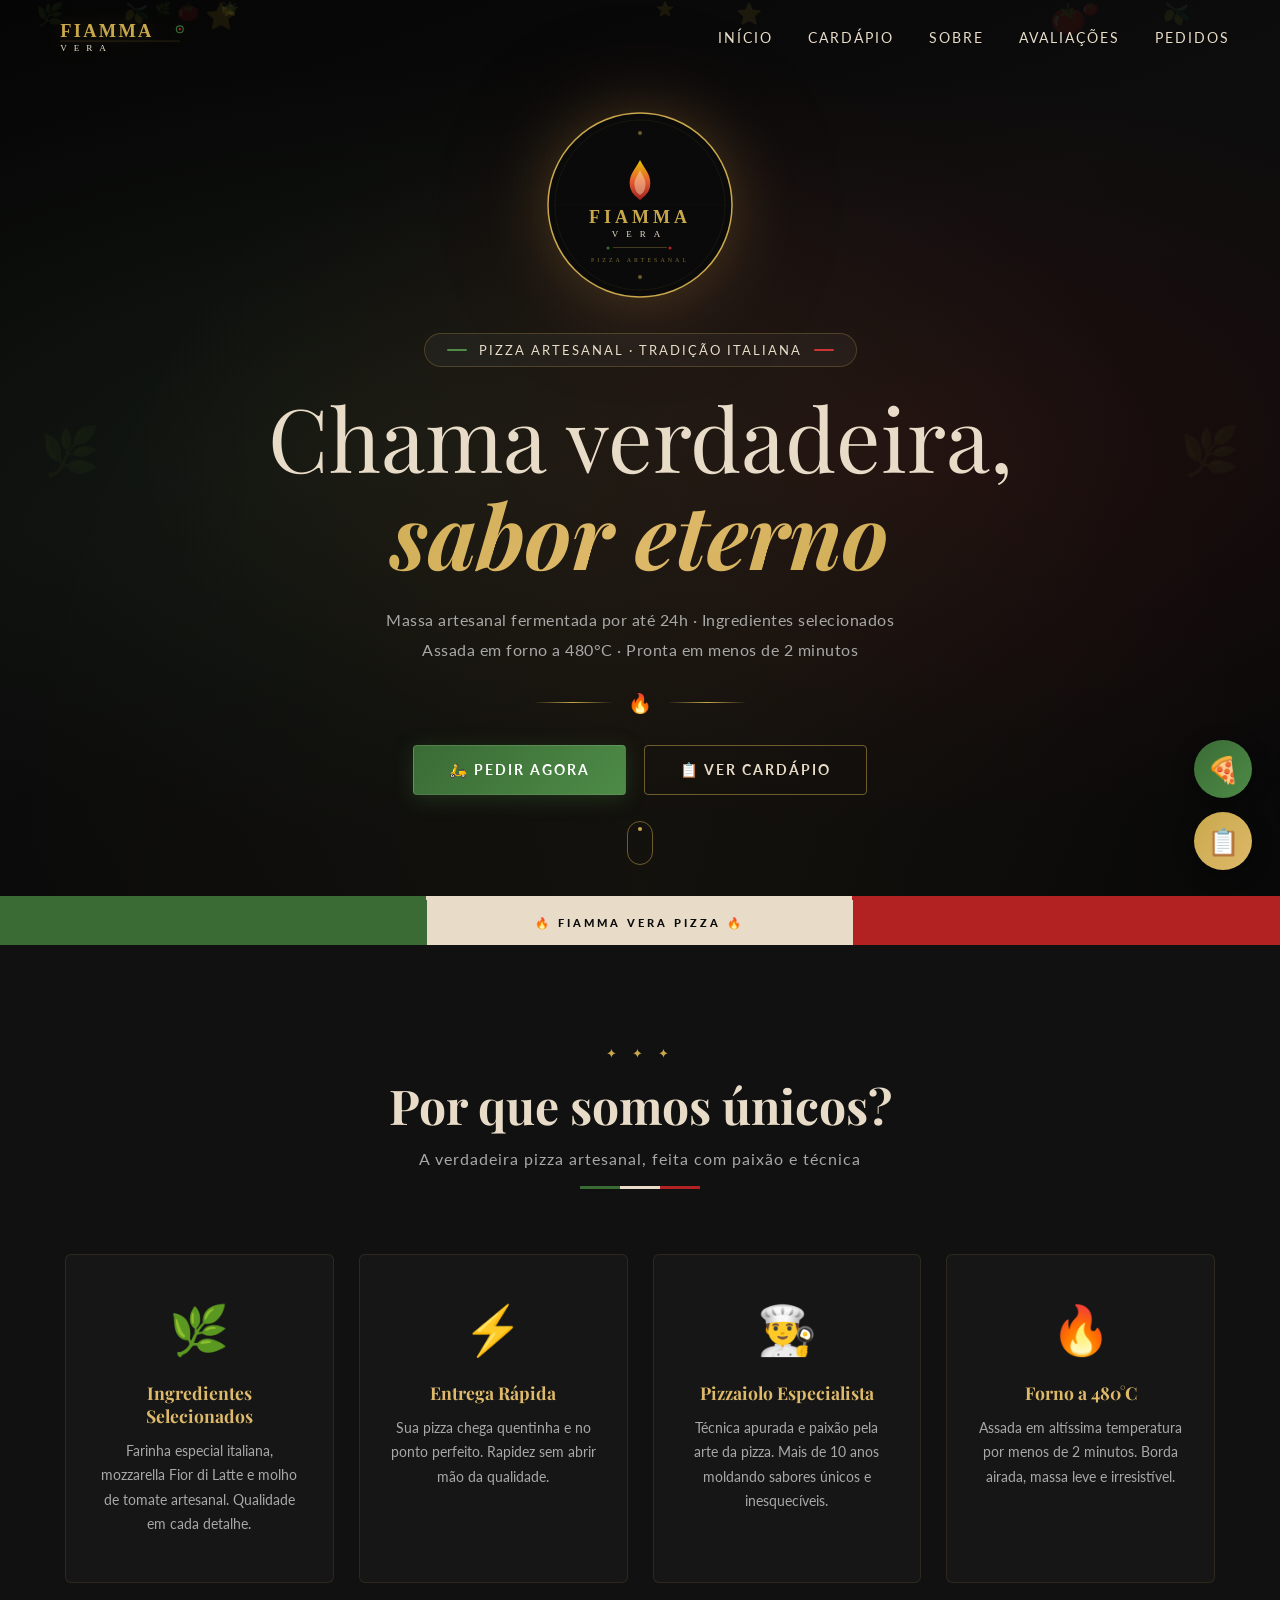
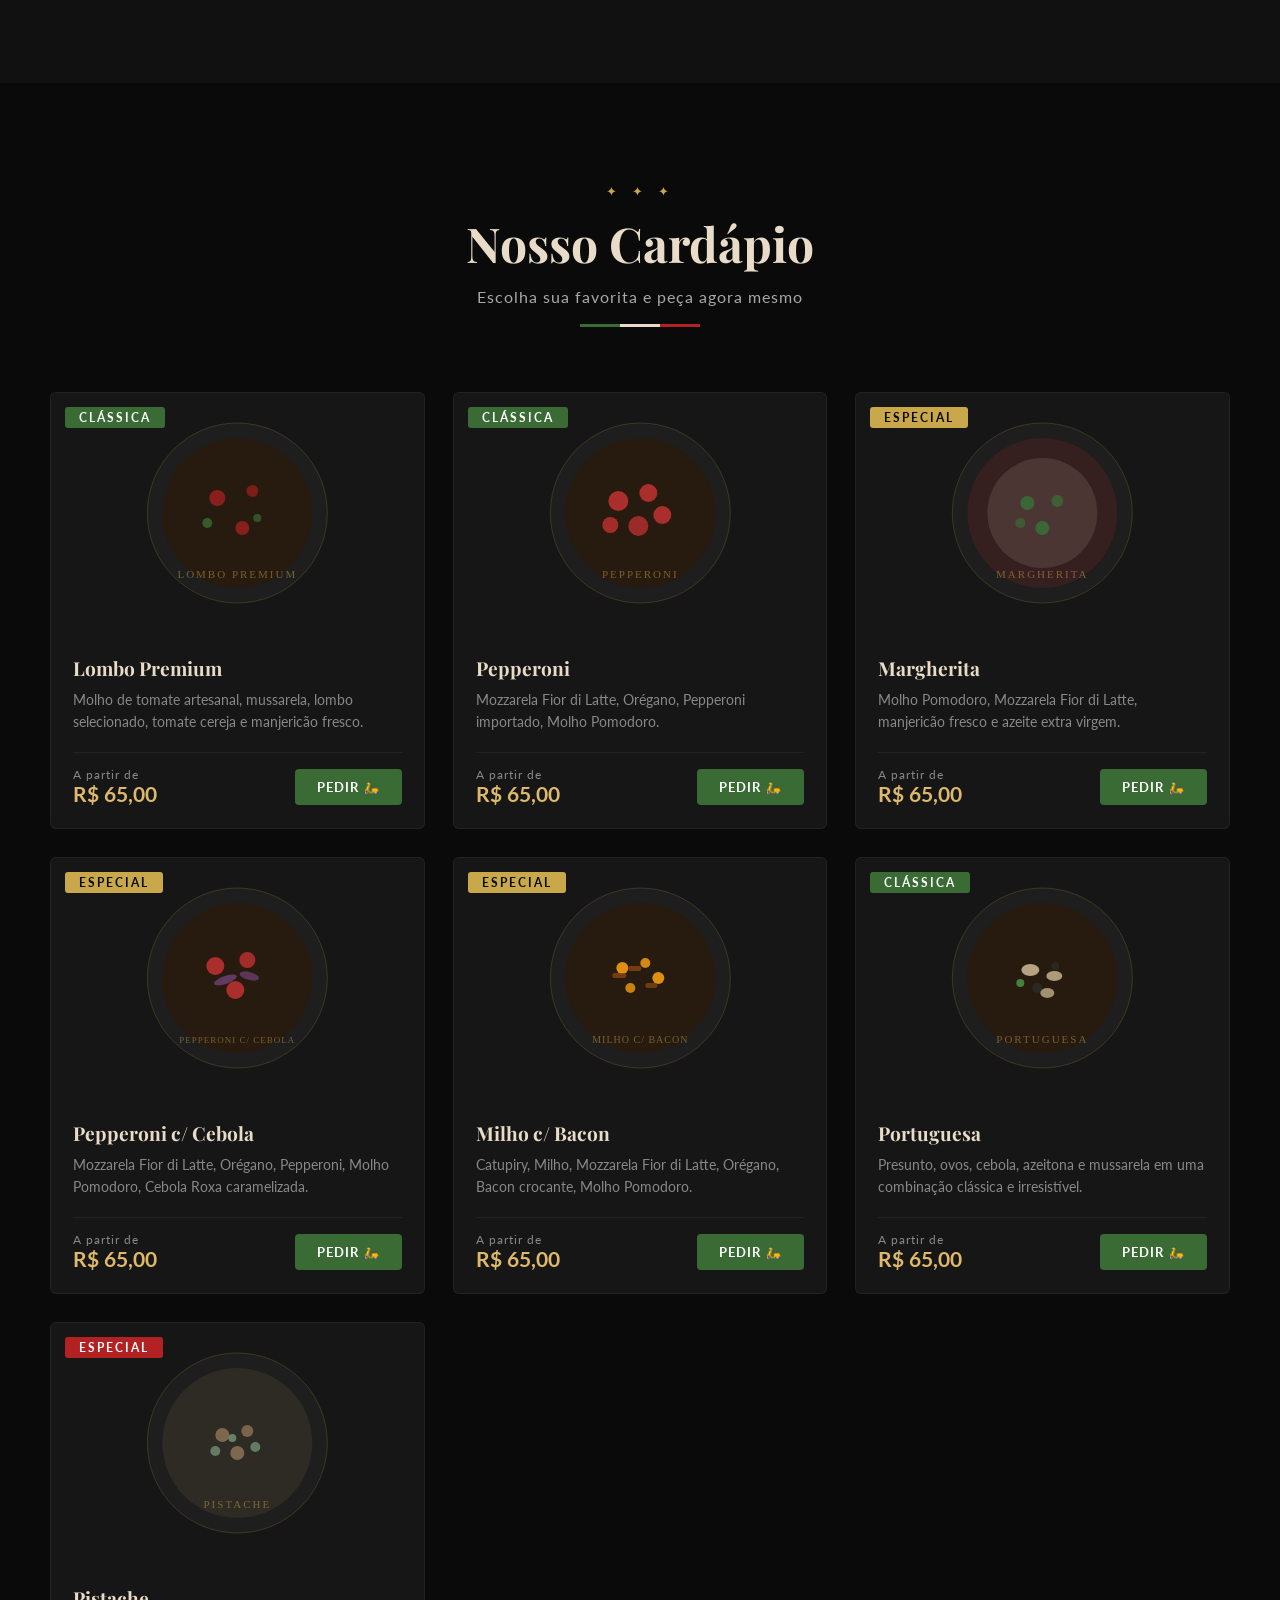
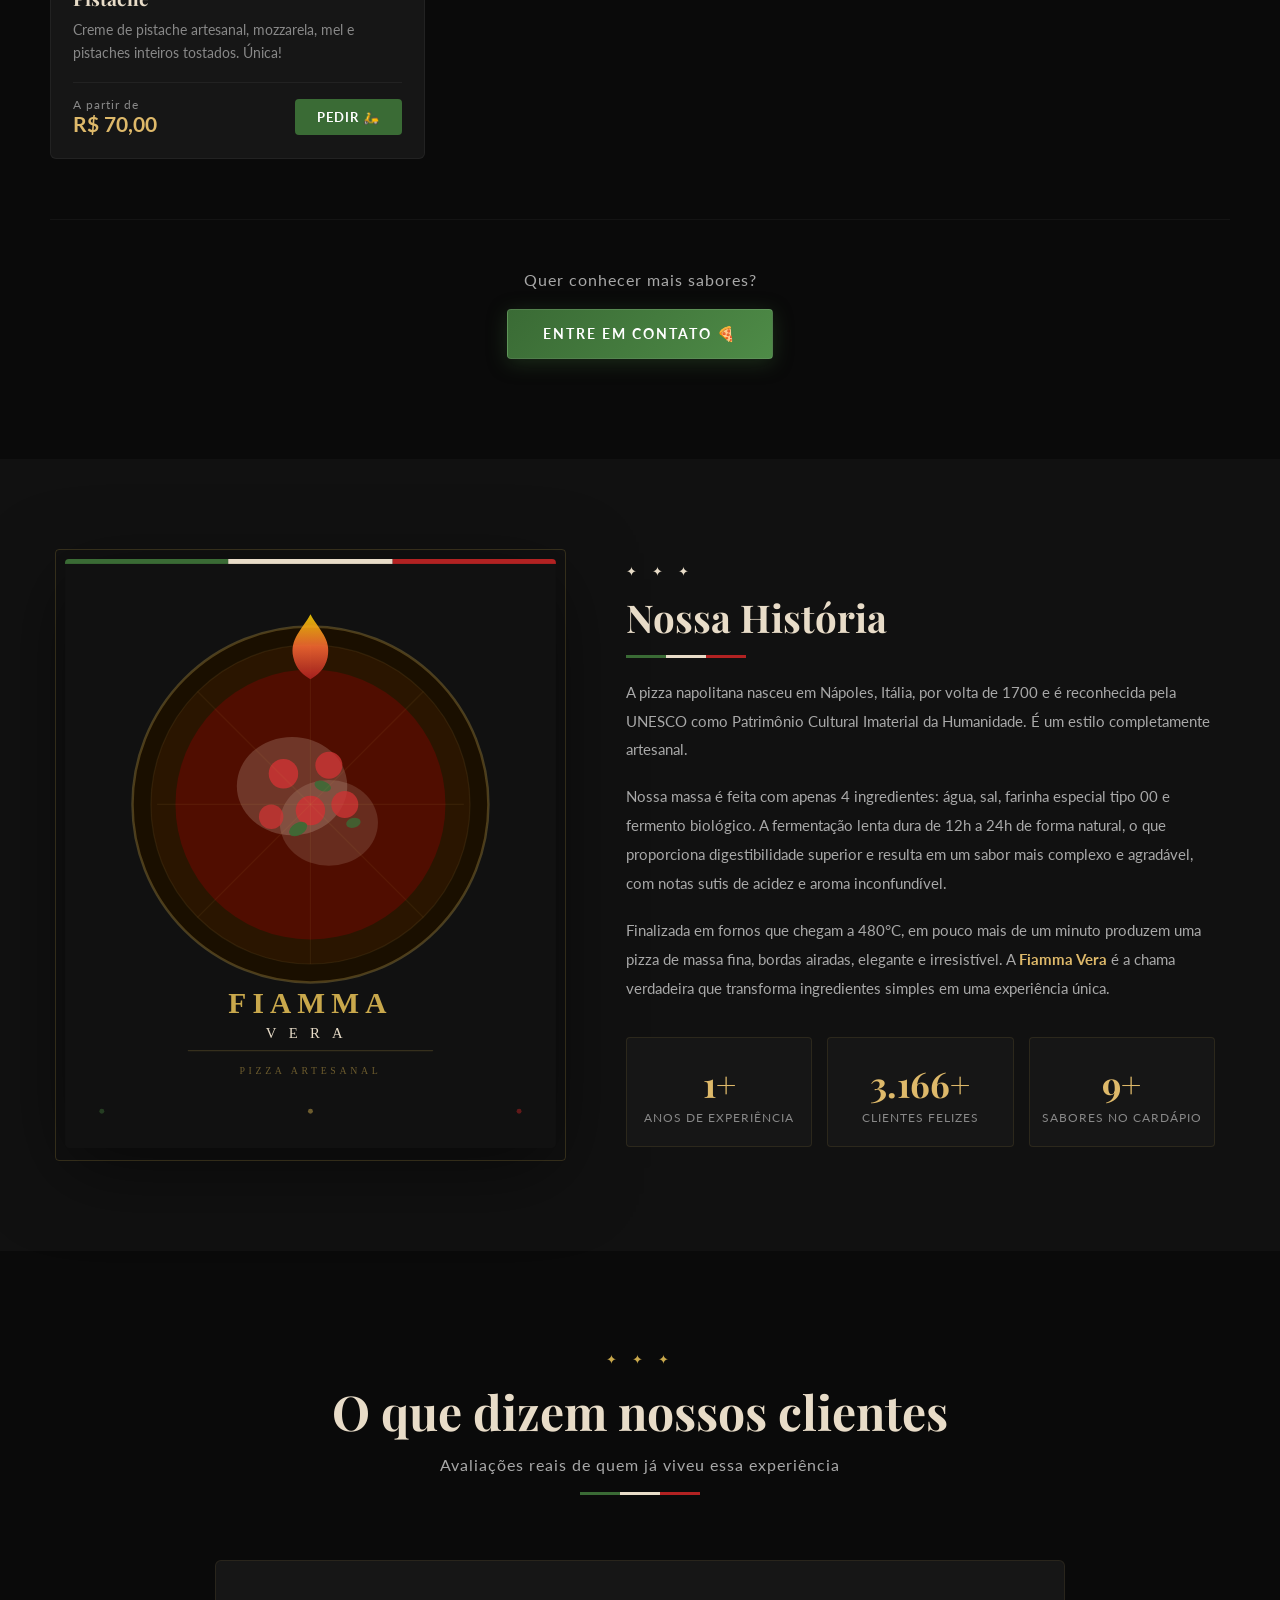
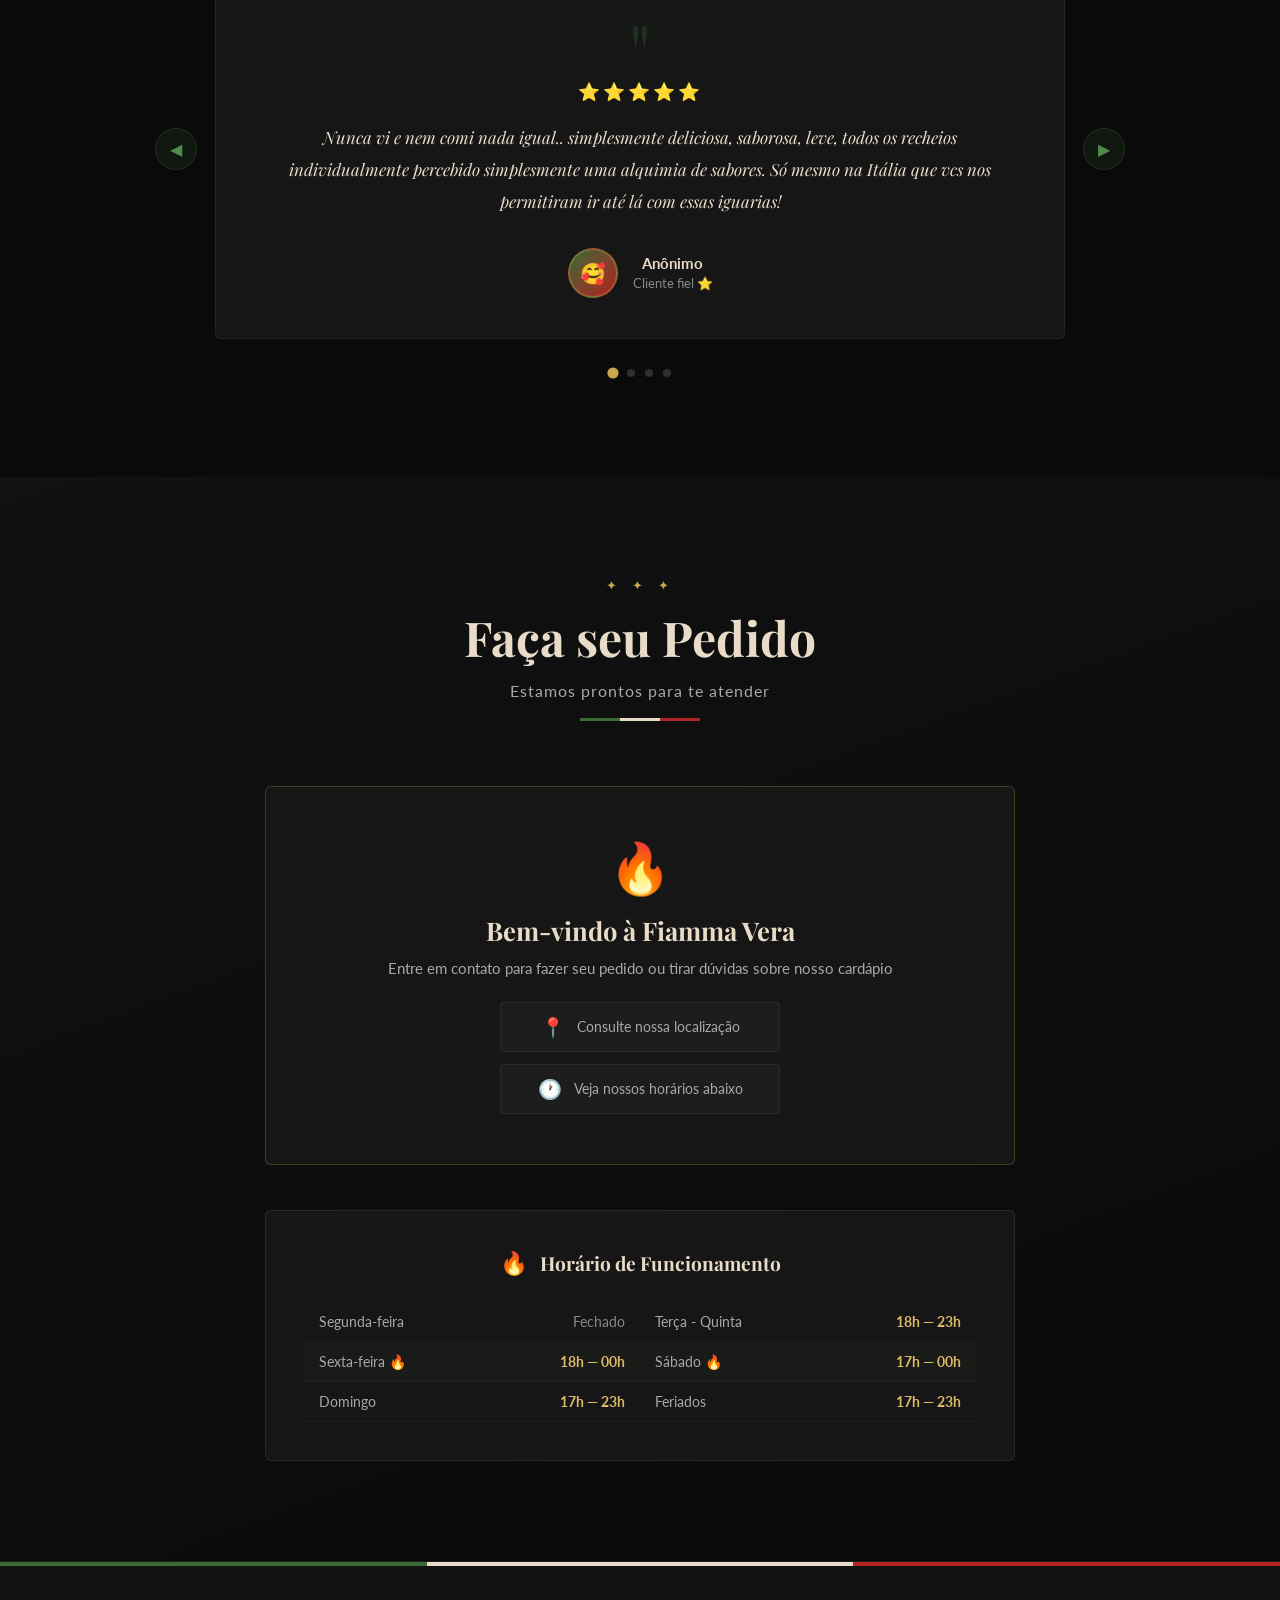
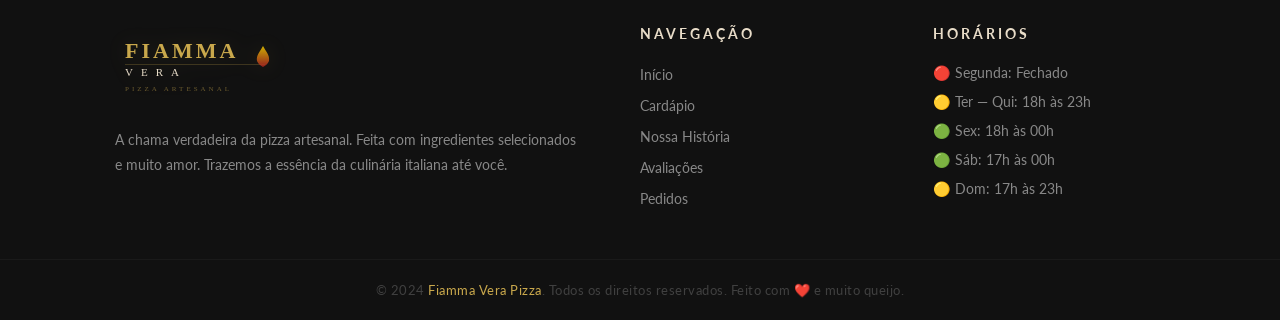
==== commit 7e57c4e3: "Update Index.html" ====
--- a/Index.html
+++ b/Index.html
@@ -4,7 +4,7 @@
     <meta charset="UTF-8">
     <meta name="viewport" content="width=device-width, initial-scale=1.0">
     <title>Fiamma Vera Pizza</title>
-    <link rel="stylesheet" href="./style2.css">
+    <link rel="stylesheet" href="./style.css">
     <link href="https://fonts.googleapis.com/css2?family=Playfair+Display:ital,wght@0,400;0,700;1,400&family=Lato:wght@300;400;700&display=swap" rel="stylesheet">
 </head>
 <body>
--- a/style.css
+++ b/style.css
@@ -0,0 +1,1326 @@
+@import url('https://fonts.googleapis.com/css2?family=Playfair+Display:ital,wght@0,400;0,700;1,400&family=Lato:wght@300;400;700&display=swap');
+
+* {
+    margin: 0;
+    padding: 0;
+    box-sizing: border-box;
+}
+
+:root {
+    --preto:          #0A0A0A;
+    --preto-medio:    #111111;
+    --preto-card:     #161616;
+    --preto-suave:    #1E1E1E;
+    --verde:          #3A6B35;
+    --verde-claro:    #4E8B47;
+    --verde-brilho:   #5BA653;
+    --vermelho:       #B22222;
+    --vermelho-claro: #CC3333;
+    --vermelho-escuro:#8B0000;
+    --creme:          #E8DCC8;
+    --creme-claro:    #F2EAD8;
+    --dourado:        #C9A84C;
+    --dourado-claro:  #DEB96A;
+    --branco:         #FFFFFF;
+    --cinza-texto:    #A8A8A8;
+    --cinza-suave:    #888888;
+}
+
+html { scroll-behavior: smooth; }
+
+body {
+    font-family: 'Lato', 'Georgia', serif;
+    background-color: var(--preto);
+    color: var(--creme);
+    overflow-x: hidden;
+}
+
+/* ===== SCROLLBAR ===== */
+::-webkit-scrollbar { width: 7px; }
+::-webkit-scrollbar-track { background: var(--preto); }
+::-webkit-scrollbar-thumb {
+    background: linear-gradient(var(--verde), var(--vermelho));
+    border-radius: 4px;
+}
+
+/* ===== LOADER ===== */
+#loader {
+    position: fixed;
+    inset: 0;
+    background: var(--preto);
+    display: flex;
+    flex-direction: column;
+    justify-content: center;
+    align-items: center;
+    z-index: 9999;
+    transition: opacity 0.9s ease, visibility 0.9s ease;
+}
+
+#loader.hidden {
+    opacity: 0;
+    visibility: hidden;
+}
+
+.svg-logo-loader {
+    animation: loaderPulse 1.5s ease-in-out infinite;
+    filter: drop-shadow(0 0 20px rgba(201,168,76,0.3));
+}
+
+.loader-bar-container {
+    width: 200px;
+    height: 3px;
+    background: rgba(255,255,255,0.1);
+    border-radius: 3px;
+    margin-top: 25px;
+    overflow: hidden;
+}
+
+.loader-bar {
+    height: 100%;
+    background: linear-gradient(90deg, var(--verde), var(--dourado), var(--vermelho));
+    border-radius: 3px;
+    animation: loadBar 2.5s ease forwards;
+}
+
+@keyframes loadBar {
+    from { width: 0; }
+    to { width: 100%; }
+}
+
+.loader-text {
+    color: var(--creme);
+    font-family: 'Playfair Display', serif;
+    font-size: 1rem;
+    margin-top: 15px;
+    letter-spacing: 3px;
+    opacity: 0.7;
+    animation: fadeInOut 1.5s ease-in-out infinite;
+}
+
+@keyframes loaderPulse {
+    0%, 100% { transform: scale(1); }
+    50% { transform: scale(1.05); }
+}
+
+@keyframes fadeInOut {
+    0%, 100% { opacity: 0.4; }
+    50% { opacity: 1; }
+}
+
+/* ===== NAVBAR ===== */
+nav {
+    position: fixed;
+    top: 0;
+    width: 100%;
+    padding: 12px 50px;
+    display: flex;
+    justify-content: space-between;
+    align-items: center;
+    z-index: 1000;
+    transition: all 0.4s ease;
+    background: transparent;
+}
+
+nav.scrolled {
+    background: rgba(8,8,8,0.97);
+    backdrop-filter: blur(15px);
+    box-shadow: 0 2px 30px rgba(0,0,0,0.5), 0 1px 0 rgba(201,168,76,0.15);
+    padding: 8px 50px;
+}
+
+.nav-svg-logo {
+    filter: drop-shadow(0 0 8px rgba(201,168,76,0.2));
+    transition: filter 0.3s ease;
+}
+
+.nav-svg-logo:hover {
+    filter: drop-shadow(0 0 15px rgba(201,168,76,0.4));
+}
+
+.nav-links {
+    display: flex;
+    list-style: none;
+    gap: 35px;
+    align-items: center;
+}
+
+.nav-links a {
+    color: var(--creme);
+    text-decoration: none;
+    font-family: 'Lato', sans-serif;
+    font-size: 0.9rem;
+    letter-spacing: 2px;
+    text-transform: uppercase;
+    transition: color 0.3s;
+    position: relative;
+}
+
+.nav-links a::after {
+    content: '';
+    position: absolute;
+    bottom: -4px;
+    left: 0;
+    width: 0;
+    height: 2px;
+    background: linear-gradient(90deg, var(--verde), var(--dourado));
+    transition: width 0.3s ease;
+}
+
+.nav-links a:hover { color: var(--dourado-claro); }
+.nav-links a:hover::after { width: 100%; }
+
+.hamburger {
+    display: none;
+    flex-direction: column;
+    cursor: pointer;
+    gap: 5px;
+}
+
+.hamburger span {
+    width: 25px;
+    height: 2px;
+    background: var(--creme);
+    border-radius: 2px;
+    transition: all 0.3s ease;
+}
+
+.hamburger.active span:nth-child(1) { transform: rotate(45deg) translate(5px, 7px); }
+.hamburger.active span:nth-child(2) { opacity: 0; }
+.hamburger.active span:nth-child(3) { transform: rotate(-45deg) translate(5px, -7px); }
+
+/* ===== HERO ===== */
+#hero {
+    height: 100vh;
+    min-height: 700px;
+    position: relative;
+    display: flex;
+    align-items: center;
+    justify-content: center;
+    text-align: center;
+    overflow: hidden;
+}
+
+.hero-bg {
+    position: absolute;
+    inset: 0;
+    background:
+        radial-gradient(ellipse at 30% 50%, rgba(58,107,53,0.12) 0%, transparent 60%),
+        radial-gradient(ellipse at 70% 50%, rgba(178,34,34,0.12) 0%, transparent 60%),
+        linear-gradient(160deg, #050505 0%, #0D0D0D 40%, #080808 100%);
+}
+
+.hero-overlay {
+    position: absolute;
+    inset: 0;
+    background: radial-gradient(ellipse at center bottom, rgba(201,168,76,0.05) 0%, transparent 70%);
+}
+
+.italian-flag-bar {
+    position: absolute;
+    bottom: 0;
+    left: 0;
+    width: 100%;
+    height: 4px;
+    background: linear-gradient(90deg,
+        var(--verde) 33.3%,
+        var(--creme) 33.3%, var(--creme) 66.6%,
+        var(--vermelho) 66.6%
+    );
+    z-index: 3;
+}
+
+.particles { position: absolute; inset: 0; overflow: hidden; }
+
+.particle {
+    position: absolute;
+    opacity: 0.08;
+    animation: floatParticle linear infinite;
+}
+
+@keyframes floatParticle {
+    0% { transform: translateY(100vh) rotate(0deg); opacity: 0; }
+    10% { opacity: 0.1; }
+    90% { opacity: 0.1; }
+    100% { transform: translateY(-100px) rotate(360deg); opacity: 0; }
+}
+
+.hero-content {
+    position: relative;
+    z-index: 2;
+    max-width: 850px;
+    padding: 0 20px;
+}
+
+.hero-logo-container {
+    margin-bottom: 25px;
+    animation: fadeInDown 0.8s ease 0.2s both;
+}
+
+.hero-svg-logo {
+    width: 200px;
+    height: 200px;
+    filter: drop-shadow(0 0 30px rgba(201,168,76,0.25))
+            drop-shadow(0 0 60px rgba(178,34,34,0.1));
+    animation: heroLogoFloat 4s ease-in-out infinite;
+}
+
+@keyframes heroLogoFloat {
+    0%, 100% { transform: translateY(0) rotate(-1deg); }
+    50% { transform: translateY(-10px) rotate(1deg); }
+}
+
+.hero-badge {
+    display: inline-flex;
+    align-items: center;
+    gap: 12px;
+    background: rgba(255,255,255,0.04);
+    border: 1px solid rgba(201,168,76,0.25);
+    color: var(--creme);
+    padding: 8px 22px;
+    border-radius: 50px;
+    font-size: 0.8rem;
+    letter-spacing: 2px;
+    text-transform: uppercase;
+    margin-bottom: 22px;
+    animation: fadeInDown 0.8s ease 0.4s both;
+    font-family: 'Lato', sans-serif;
+}
+
+.badge-line { width: 20px; height: 2px; border-radius: 2px; }
+.green-line { background: var(--verde-claro); }
+.red-line { background: var(--vermelho-claro); }
+
+.hero-title {
+    font-family: 'Playfair Display', serif;
+    font-size: clamp(2.8rem, 7vw, 5.5rem);
+    line-height: 1.1;
+    margin-bottom: 22px;
+    animation: fadeInDown 0.8s ease 0.6s both;
+}
+
+.hero-title .linha1 {
+    color: var(--creme);
+    display: block;
+    font-weight: 400;
+}
+
+.hero-title .linha2 {
+    display: block;
+    font-style: italic;
+    background: linear-gradient(135deg, var(--dourado), var(--dourado-claro), var(--dourado));
+    -webkit-background-clip: text;
+    -webkit-text-fill-color: transparent;
+    background-clip: text;
+}
+
+.hero-subtitle {
+    font-size: 1rem;
+    color: var(--cinza-texto);
+    margin-bottom: 25px;
+    line-height: 1.9;
+    letter-spacing: 0.5px;
+    animation: fadeInDown 0.8s ease 0.8s both;
+}
+
+.hero-divider {
+    display: flex;
+    align-items: center;
+    justify-content: center;
+    gap: 15px;
+    margin-bottom: 30px;
+    animation: fadeInDown 0.8s ease 0.9s both;
+}
+
+.divider-line {
+    width: 80px;
+    height: 1px;
+    background: linear-gradient(90deg, transparent, var(--dourado), transparent);
+}
+
+.divider-icon { font-size: 1.2rem; }
+
+.hero-buttons {
+    display: flex;
+    gap: 18px;
+    justify-content: center;
+    flex-wrap: wrap;
+    animation: fadeInDown 0.8s ease 1s both;
+}
+
+.hero-decoration {
+    position: absolute;
+    font-size: 3rem;
+    opacity: 0.06;
+    top: 50%;
+    transform: translateY(-50%);
+}
+
+.hero-decoration.left { left: 40px; }
+.hero-decoration.right { right: 40px; }
+
+/* ===== SCROLL INDICATOR ===== */
+.scroll-indicator {
+    position: absolute;
+    bottom: 35px;
+    left: 50%;
+    transform: translateX(-50%);
+    z-index: 2;
+    animation: bounceIndicator 2s ease infinite;
+}
+
+.scroll-indicator span {
+    display: block;
+    width: 26px;
+    height: 44px;
+    border: 1.5px solid rgba(201,168,76,0.5);
+    border-radius: 13px;
+    position: relative;
+}
+
+.scroll-indicator span::after {
+    content: '';
+    position: absolute;
+    top: 5px;
+    left: 50%;
+    transform: translateX(-50%);
+    width: 4px;
+    height: 4px;
+    background: var(--dourado);
+    border-radius: 50%;
+    animation: scrollDot 2s ease infinite;
+}
+
+@keyframes bounceIndicator {
+    0%, 100% { transform: translateX(-50%) translateY(0); }
+    50% { transform: translateX(-50%) translateY(8px); }
+}
+
+@keyframes scrollDot {
+    0% { top: 5px; opacity: 1; }
+    100% { top: 22px; opacity: 0; }
+}
+
+/* ===== KEYFRAMES ===== */
+@keyframes fadeInDown {
+    from { opacity: 0; transform: translateY(-25px); }
+    to { opacity: 1; transform: translateY(0); }
+}
+
+@keyframes float {
+    0%, 100% { transform: translateY(0); }
+    50% { transform: translateY(-8px); }
+}
+
+/* ===== BOTÕES ===== */
+.btn {
+    display: inline-flex;
+    align-items: center;
+    gap: 10px;
+    padding: 15px 35px;
+    border-radius: 4px;
+    font-size: 0.9rem;
+    font-weight: 700;
+    font-family: 'Lato', sans-serif;
+    text-decoration: none;
+    cursor: pointer;
+    border: none;
+    transition: all 0.3s ease;
+    letter-spacing: 2px;
+    text-transform: uppercase;
+    position: relative;
+    overflow: hidden;
+}
+
+.btn::before {
+    content: '';
+    position: absolute;
+    top: 50%; left: 50%;
+    width: 0; height: 0;
+    background: rgba(255,255,255,0.1);
+    border-radius: 50%;
+    transform: translate(-50%, -50%);
+    transition: width 0.5s, height 0.5s;
+}
+
+.btn:hover::before { width: 300px; height: 300px; }
+
+.btn-primary {
+    background: linear-gradient(135deg, var(--verde), var(--verde-claro));
+    color: var(--branco);
+    box-shadow: 0 4px 20px rgba(58,107,53,0.35);
+    border: 1px solid rgba(255,255,255,0.1);
+}
+
+.btn-primary:hover {
+    transform: translateY(-3px);
+    box-shadow: 0 8px 30px rgba(58,107,53,0.55);
+}
+
+.btn-outline {
+    background: transparent;
+    color: var(--creme);
+    border: 1px solid rgba(201,168,76,0.5);
+}
+
+.btn-outline:hover {
+    background: rgba(201,168,76,0.1);
+    border-color: var(--dourado);
+    color: var(--dourado-claro);
+    transform: translateY(-3px);
+}
+
+/* ===== FAIXA ITALIANA ===== */
+.italian-strip {
+    display: flex;
+    height: 45px;
+    overflow: hidden;
+}
+
+.strip-green { width: 33.33%; background: var(--verde); }
+
+.strip-white {
+    width: 33.33%;
+    background: var(--creme);
+    display: flex;
+    align-items: center;
+    justify-content: center;
+}
+
+.strip-white span {
+    font-size: 0.7rem;
+    font-weight: 900;
+    letter-spacing: 3px;
+    color: var(--preto);
+    white-space: nowrap;
+    font-family: 'Lato', sans-serif;
+}
+
+.strip-red { width: 33.33%; background: var(--vermelho); }
+
+/* ===== SEÇÕES ===== */
+section { padding: 100px 50px; }
+
+.section-title {
+    text-align: center;
+    margin-bottom: 65px;
+}
+
+.ornament {
+    color: var(--dourado);
+    font-size: 0.8rem;
+    letter-spacing: 6px;
+    margin-bottom: 12px;
+    display: block;
+}
+
+.section-title h2 {
+    font-family: 'Playfair Display', serif;
+    font-size: clamp(2rem, 4vw, 3rem);
+    color: var(--creme);
+    margin-bottom: 12px;
+    font-weight: 700;
+}
+
+.section-title p {
+    color: var(--cinza-texto);
+    font-size: 1rem;
+    letter-spacing: 1px;
+    margin-top: 10px;
+}
+
+.title-flag {
+    display: flex;
+    justify-content: center;
+    gap: 0;
+    margin-top: 18px;
+}
+
+.f-green, .f-white, .f-red {
+    display: inline-block;
+    height: 3px;
+    width: 40px;
+}
+
+.f-green { background: var(--verde); }
+.f-white { background: var(--creme); }
+.f-red   { background: var(--vermelho); }
+
+.sobre-flag-divider {
+    display: flex;
+    margin: 12px 0 20px;
+}
+
+/* ===== DIFERENCIAIS ===== */
+#diferenciais { background: var(--preto-medio); }
+
+.diferenciais-grid {
+    display: grid;
+    grid-template-columns: repeat(auto-fit, minmax(230px, 1fr));
+    gap: 25px;
+    max-width: 1150px;
+    margin: 0 auto;
+}
+
+.diferencial-card {
+    background: var(--preto-card);
+    border: 1px solid rgba(201,168,76,0.12);
+    border-radius: 6px;
+    padding: 45px 28px;
+    text-align: center;
+    transition: all 0.4s ease;
+    opacity: 0;
+    transform: translateY(40px);
+    position: relative;
+    overflow: hidden;
+}
+
+.diferencial-card::before {
+    content: '';
+    position: absolute;
+    top: 0; left: 0;
+    width: 100%;
+    height: 3px;
+    background: linear-gradient(90deg, var(--verde), var(--dourado), var(--vermelho));
+    opacity: 0;
+    transition: opacity 0.3s;
+}
+
+.diferencial-card:hover::before { opacity: 1; }
+
+.diferencial-card.visible {
+    opacity: 1;
+    transform: translateY(0);
+}
+
+.diferencial-card:hover {
+    border-color: rgba(201,168,76,0.35);
+    transform: translateY(-10px);
+    box-shadow: 0 20px 50px rgba(0,0,0,0.4);
+}
+
+.diferencial-icon {
+    font-size: 48px;
+    margin-bottom: 22px;
+    display: block;
+    animation: float 3.5s ease-in-out infinite;
+}
+
+.diferencial-card:nth-child(2) .diferencial-icon { animation-delay: 0.8s; }
+.diferencial-card:nth-child(3) .diferencial-icon { animation-delay: 1.6s; }
+.diferencial-card:nth-child(4) .diferencial-icon { animation-delay: 2.4s; }
+
+.diferencial-card h3 {
+    font-family: 'Playfair Display', serif;
+    color: var(--dourado-claro);
+    font-size: 1.1rem;
+    margin-bottom: 12px;
+}
+
+.diferencial-card p {
+    color: var(--cinza-texto);
+    font-size: 0.9rem;
+    line-height: 1.7;
+}
+
+/* ===== CARDÁPIO ===== */
+#cardapio { background: var(--preto); }
+
+.menu-grid {
+    display: grid;
+    grid-template-columns: repeat(auto-fit, minmax(320px, 1fr));
+    gap: 28px;
+    max-width: 1200px;
+    margin: 0 auto;
+}
+
+.pizza-card {
+    background: var(--preto-card);
+    border-radius: 6px;
+    overflow: hidden;
+    border: 1px solid rgba(255,255,255,0.05);
+    transition: all 0.4s ease;
+    opacity: 0;
+    transform: translateY(20px);
+}
+
+.pizza-card.visible {
+    opacity: 1;
+    transform: translateY(0);
+}
+
+.pizza-card:hover {
+    transform: translateY(-8px);
+    box-shadow: 0 25px 60px rgba(0,0,0,0.5);
+    border-color: rgba(201,168,76,0.2);
+}
+
+.pizza-img {
+    width: 100%;
+    height: 240px;
+    position: relative;
+    overflow: hidden;
+}
+
+.pizza-img-placeholder {
+    width: 100%;
+    height: 100%;
+    transition: transform 0.5s ease;
+}
+
+.pizza-card:hover .pizza-img-placeholder { transform: scale(1.05); }
+
+.card-badge {
+    position: absolute;
+    top: 14px;
+    left: 14px;
+    background: var(--verde);
+    color: var(--branco);
+    padding: 4px 14px;
+    border-radius: 3px;
+    font-size: 0.72rem;
+    font-weight: 700;
+    letter-spacing: 2px;
+    text-transform: uppercase;
+    font-family: 'Lato', sans-serif;
+    z-index: 1;
+}
+
+.especial-badge { background: var(--dourado); color: var(--preto); }
+.doce-badge     { background: var(--vermelho); }
+
+.pizza-info { padding: 22px; }
+
+.pizza-info h3 {
+    font-family: 'Playfair Display', serif;
+    color: var(--creme);
+    font-size: 1.2rem;
+    margin-bottom: 8px;
+}
+
+.pizza-info p {
+    color: var(--cinza-suave);
+    font-size: 0.88rem;
+    line-height: 1.6;
+    margin-bottom: 18px;
+}
+
+.pizza-footer {
+    display: flex;
+    justify-content: space-between;
+    align-items: center;
+    padding-top: 15px;
+    border-top: 1px solid rgba(255,255,255,0.05);
+}
+
+.pizza-preco {
+    color: var(--dourado-claro);
+    font-size: 1.3rem;
+    font-weight: 700;
+}
+
+.pizza-preco span {
+    font-size: 0.72rem;
+    color: var(--cinza-suave);
+    display: block;
+    font-weight: 400;
+    letter-spacing: 1px;
+}
+
+.btn-pedir {
+    background: var(--verde);
+    color: var(--branco);
+    border: none;
+    padding: 10px 22px;
+    border-radius: 4px;
+    cursor: pointer;
+    font-size: 0.8rem;
+    font-family: 'Lato', sans-serif;
+    font-weight: 700;
+    letter-spacing: 1px;
+    transition: all 0.3s ease;
+    text-decoration: none;
+    display: inline-block;
+    text-transform: uppercase;
+}
+
+.btn-pedir:hover {
+    background: var(--verde-claro);
+    transform: scale(1.05);
+    box-shadow: 0 5px 20px rgba(58,107,53,0.4);
+}
+
+.cardapio-cta {
+    text-align: center;
+    margin-top: 60px;
+    padding-top: 50px;
+    border-top: 1px solid rgba(255,255,255,0.04);
+}
+
+.cardapio-cta p {
+    color: var(--cinza-texto);
+    font-size: 1rem;
+    margin-bottom: 20px;
+    letter-spacing: 1px;
+}
+
+/* ===== SOBRE ===== */
+#sobre { background: var(--preto-medio); }
+
+.sobre-container {
+    max-width: 1150px;
+    margin: 0 auto;
+    display: grid;
+    grid-template-columns: 1fr 1.2fr;
+    gap: 70px;
+    align-items: center;
+}
+
+.sobre-visual {
+    display: flex;
+    align-items: center;
+    justify-content: center;
+}
+
+.img-frame {
+    position: relative;
+    display: inline-block;
+    width: 100%;
+}
+
+.sobre-svg-art {
+    width: 100%;
+    border-radius: 4px;
+    overflow: hidden;
+    filter: drop-shadow(0 20px 40px rgba(0,0,0,0.5));
+}
+
+.img-border {
+    position: absolute;
+    inset: -10px;
+    border: 1px solid rgba(201,168,76,0.2);
+    border-radius: 4px;
+    pointer-events: none;
+}
+
+.sobre-content h2 {
+    font-family: 'Playfair Display', serif;
+    font-size: 2.4rem;
+    color: var(--creme);
+    margin-bottom: 10px;
+}
+
+.sobre-content p {
+    color: var(--cinza-texto);
+    line-height: 1.9;
+    margin-bottom: 18px;
+    font-size: 0.95rem;
+}
+
+.sobre-content strong { color: var(--dourado-claro); }
+
+.sobre-stats {
+    display: grid;
+    grid-template-columns: repeat(3, 1fr);
+    gap: 15px;
+    margin-top: 35px;
+}
+
+.stat {
+    text-align: center;
+    padding: 22px 10px;
+    background: var(--preto-card);
+    border-radius: 4px;
+    border: 1px solid rgba(201,168,76,0.12);
+    transition: border-color 0.3s;
+}
+
+.stat:hover { border-color: rgba(201,168,76,0.35); }
+
+.stat-num {
+    font-family: 'Playfair Display', serif;
+    font-size: 2.2rem;
+    font-weight: 700;
+    color: var(--dourado-claro);
+    display: block;
+}
+
+.stat-label {
+    font-size: 0.72rem;
+    color: var(--cinza-suave);
+    letter-spacing: 1px;
+    text-transform: uppercase;
+    margin-top: 4px;
+    display: block;
+}
+
+/* ===== DEPOIMENTOS ===== */
+#depoimentos { background: var(--preto); overflow: hidden; }
+
+.depoimentos-slider {
+    max-width: 850px;
+    margin: 0 auto;
+    position: relative;
+}
+
+.slider-overflow { overflow: hidden; }
+
+.depoimentos-track {
+    display: flex;
+    transition: transform 0.5s cubic-bezier(0.4, 0, 0.2, 1);
+}
+
+.depoimento-card {
+    min-width: 100%;
+    background: var(--preto-card);
+    border-radius: 6px;
+    padding: 50px 50px 40px;
+    border: 1px solid rgba(201,168,76,0.1);
+    text-align: center;
+    position: relative;
+}
+
+.quote-icon {
+    font-family: 'Playfair Display', serif;
+    font-size: 5rem;
+    color: var(--verde);
+    opacity: 0.3;
+    line-height: 1;
+    margin-bottom: -10px;
+    display: block;
+}
+
+.depoimento-stars {
+    color: var(--dourado);
+    font-size: 1.1rem;
+    margin-bottom: 20px;
+    letter-spacing: 3px;
+}
+
+.depoimento-text {
+    font-family: 'Playfair Display', serif;
+    font-size: 1.05rem;
+    color: var(--creme);
+    line-height: 1.9;
+    font-style: italic;
+    margin-bottom: 30px;
+}
+
+.depoimento-autor {
+    display: flex;
+    align-items: center;
+    justify-content: center;
+    gap: 15px;
+}
+
+.autor-avatar {
+    width: 50px;
+    height: 50px;
+    border-radius: 50%;
+    background: linear-gradient(135deg, var(--verde), var(--vermelho));
+    display: flex;
+    align-items: center;
+    justify-content: center;
+    font-size: 1.3rem;
+    border: 2px solid rgba(201,168,76,0.3);
+}
+
+.autor-info strong {
+    display: block;
+    color: var(--creme);
+    font-size: 0.95rem;
+}
+
+.autor-info span {
+    font-size: 0.8rem;
+    color: var(--cinza-suave);
+}
+
+.slider-controls {
+    display: flex;
+    justify-content: center;
+    gap: 10px;
+    margin-top: 30px;
+}
+
+.slider-dot {
+    width: 8px;
+    height: 8px;
+    border-radius: 50%;
+    background: rgba(255,255,255,0.15);
+    cursor: pointer;
+    transition: all 0.3s ease;
+    border: none;
+}
+
+.slider-dot.active {
+    background: var(--dourado);
+    transform: scale(1.4);
+}
+
+.slider-btn {
+    background: rgba(58,107,53,0.15);
+    color: var(--verde-claro);
+    border: 1px solid rgba(58,107,53,0.3);
+    width: 42px;
+    height: 42px;
+    border-radius: 50%;
+    cursor: pointer;
+    font-size: 1rem;
+    transition: all 0.3s;
+    position: absolute;
+    top: 50%;
+    transform: translateY(-50%);
+}
+
+.slider-btn:hover {
+    background: var(--verde);
+    color: var(--branco);
+    border-color: var(--verde);
+}
+
+#prevBtn { left: -60px; }
+#nextBtn { right: -60px; }
+
+/* ===== FLOATING BUTTONS ===== */
+.floating-buttons {
+    position: fixed;
+    bottom: 30px;
+    right: 28px;
+    display: flex;
+    flex-direction: column;
+    gap: 14px;
+    z-index: 999;
+}
+
+.float-btn {
+    width: 58px;
+    height: 58px;
+    border-radius: 50%;
+    display: flex;
+    align-items: center;
+    justify-content: center;
+    text-decoration: none;
+    font-size: 26px;
+    transition: all 0.3s ease;
+    box-shadow: 0 4px 20px rgba(0,0,0,0.4);
+    position: relative;
+}
+
+.float-btn:hover { transform: scale(1.12) translateX(-4px); }
+
+.float-btn .tooltip {
+    position: absolute;
+    right: 68px;
+    background: rgba(10,10,10,0.97);
+    color: var(--creme);
+    padding: 6px 14px;
+    border-radius: 4px;
+    font-size: 0.78rem;
+    white-space: nowrap;
+    opacity: 0;
+    pointer-events: none;
+    transition: opacity 0.3s;
+    font-family: 'Lato', sans-serif;
+    border: 1px solid rgba(201,168,76,0.2);
+}
+
+.float-btn:hover .tooltip { opacity: 1; }
+
+.float-order {
+    background: linear-gradient(135deg, var(--verde), var(--verde-claro));
+    animation: orderPulse 2.5s ease-in-out infinite;
+}
+
+.float-menu {
+    background: linear-gradient(135deg, var(--dourado), var(--dourado-claro));
+}
+
+@keyframes orderPulse {
+    0%, 100% { box-shadow: 0 4px 20px rgba(58,107,53,0.35); }
+    50%       { box-shadow: 0 4px 35px rgba(58,107,53,0.65); }
+}
+
+/* ===== PEDIDO ===== */
+#pedido {
+    background: linear-gradient(160deg, var(--preto-medio) 0%, var(--preto) 100%);
+}
+
+.pedido-container {
+    max-width: 750px;
+    margin: 0 auto;
+    text-align: center;
+}
+
+.pedido-site {
+    background: var(--preto-card);
+    border: 1px solid rgba(201,168,76,0.25);
+    border-radius: 6px;
+    padding: 50px 40px;
+    margin-top: 30px;
+    transition: all 0.4s ease;
+}
+
+.pedido-site:hover {
+    border-color: var(--dourado);
+    box-shadow: 0 15px 50px rgba(201,168,76,0.1);
+}
+
+.pedido-site-icon { font-size: 50px; margin-bottom: 15px; }
+
+.pedido-site h3 {
+    font-family: 'Playfair Display', serif;
+    color: var(--creme);
+    font-size: 1.6rem;
+    margin-bottom: 12px;
+}
+
+.pedido-site p {
+    color: var(--cinza-texto);
+    font-size: 0.95rem;
+    margin-bottom: 25px;
+}
+
+.pedido-contact-info {
+    display: flex;
+    flex-direction: column;
+    gap: 12px;
+    margin-top: 20px;
+    align-items: center;
+}
+
+.contact-item {
+    display: flex;
+    align-items: center;
+    gap: 12px;
+    background: rgba(255,255,255,0.03);
+    border: 1px solid rgba(201,168,76,0.1);
+    border-radius: 4px;
+    padding: 12px 24px;
+    color: var(--cinza-texto);
+    font-size: 0.9rem;
+    min-width: 280px;
+    justify-content: center;
+}
+
+.contact-icon { font-size: 1.2rem; }
+
+.pedido-horario {
+    margin-top: 45px;
+    background: var(--preto-card);
+    border-radius: 6px;
+    padding: 38px;
+    border: 1px solid rgba(201,168,76,0.12);
+}
+
+.horario-header {
+    display: flex;
+    align-items: center;
+    justify-content: center;
+    gap: 12px;
+    margin-bottom: 25px;
+}
+
+.horario-header h3 {
+    font-family: 'Playfair Display', serif;
+    color: var(--creme);
+    font-size: 1.2rem;
+}
+
+.h-flag { font-size: 1.4rem; }
+
+.horario-grid {
+    display: grid;
+    grid-template-columns: 1fr 1fr;
+    gap: 0;
+}
+
+.horario-item {
+    display: flex;
+    justify-content: space-between;
+    padding: 11px 15px;
+    border-bottom: 1px solid rgba(255,255,255,0.04);
+    transition: background 0.2s;
+}
+
+.horario-item:hover { background: rgba(255,255,255,0.02); }
+.horario-item.destaque { background: rgba(58,107,53,0.07); }
+.horario-item.fechado .hora { color: var(--cinza-suave) !important; }
+
+.dia { color: var(--cinza-texto); font-size: 0.88rem; }
+
+.hora {
+    color: var(--dourado-claro);
+    font-size: 0.88rem;
+    font-weight: 700;
+}
+
+.hora.closed { color: var(--cinza-suave); font-weight: 400; }
+
+/* ===== FOOTER ===== */
+footer {
+    background: var(--preto-medio);
+    padding: 0;
+    border-top: 1px solid rgba(255,255,255,0.04);
+}
+
+.footer-italian-bar { display: flex; height: 4px; }
+
+.fb-green, .fb-white, .fb-red { flex: 1; height: 100%; }
+.fb-green { background: var(--verde); }
+.fb-white { background: var(--creme); }
+.fb-red   { background: var(--vermelho); }
+
+.footer-content {
+    max-width: 1150px;
+    margin: 0 auto;
+    display: grid;
+    grid-template-columns: 2fr 1fr 1fr;
+    gap: 60px;
+    padding: 60px 50px 40px;
+}
+
+.footer-svg-logo {
+    margin-bottom: 18px;
+    display: block;
+    filter: drop-shadow(0 0 10px rgba(201,168,76,0.15));
+}
+
+.footer-brand p {
+    color: var(--cinza-suave);
+    font-size: 0.88rem;
+    line-height: 1.8;
+    margin-bottom: 22px;
+}
+
+.footer-col h4 {
+    color: var(--creme);
+    margin-bottom: 22px;
+    font-size: 0.85rem;
+    letter-spacing: 3px;
+    text-transform: uppercase;
+    font-family: 'Lato', sans-serif;
+}
+
+.footer-col ul { list-style: none; }
+.footer-col ul li { margin-bottom: 12px; }
+
+.footer-col ul li a,
+.footer-col ul li p {
+    color: var(--cinza-suave);
+    text-decoration: none;
+    font-size: 0.88rem;
+    transition: color 0.3s;
+}
+
+.footer-col ul li a:hover { color: var(--dourado-claro); }
+
+.footer-bottom {
+    text-align: center;
+    padding: 22px 50px;
+    border-top: 1px solid rgba(255,255,255,0.04);
+    color: rgba(255,255,255,0.2);
+    font-size: 0.82rem;
+    letter-spacing: 0.5px;
+}
+
+.brand-name { color: var(--dourado); }
+.heart { color: var(--vermelho); }
+
+/* ===== REVEAL ===== */
+.reveal {
+    opacity: 0;
+    transform: translateY(35px);
+    transition: opacity 0.7s ease, transform 0.7s ease;
+}
+
+.reveal.visible {
+    opacity: 1;
+    transform: translateY(0);
+}
+
+/* ===== TOAST ===== */
+.toast {
+    position: fixed;
+    bottom: 100px;
+    right: 28px;
+    background: var(--preto-card);
+    color: var(--creme);
+    padding: 14px 24px;
+    border-radius: 4px;
+    border-left: 3px solid var(--dourado);
+    font-size: 0.88rem;
+    box-shadow: 0 8px 30px rgba(0,0,0,0.4);
+    z-index: 9999;
+    transform: translateX(120%);
+    transition: transform 0.4s ease;
+    font-family: 'Lato', sans-serif;
+}
+
+.toast.show { transform: translateX(0); }
+
+/* ===== RESPONSIVE ===== */
+@media (max-width: 1000px) {
+    .sobre-container {
+        grid-template-columns: 1fr;
+        gap: 40px;
+        text-align: center;
+    }
+
+    .sobre-flag-divider { justify-content: center; }
+    .sobre-visual { justify-content: center; }
+    .footer-content { grid-template-columns: 1fr; gap: 35px; padding: 50px 30px 30px; }
+
+    #prevBtn { left: -25px; }
+    #nextBtn { right: -25px; }
+}
+
+@media (max-width: 700px) {
+    nav { padding: 12px 20px; }
+    nav.scrolled { padding: 8px 20px; }
+
+    .nav-links {
+        position: fixed;
+        top: 0;
+        right: -100%;
+        height: 100vh;
+        width: 72%;
+        background: rgba(8,8,8,0.98);
+        flex-direction: column;
+        justify-content: center;
+        gap: 38px;
+        transition: right 0.4s ease;
+        backdrop-filter: blur(20px);
+        border-left: 1px solid rgba(201,168,76,0.1);
+    }
+
+    .nav-links.open { right: 0; }
+    .hamburger { display: flex; }
+
+    section { padding: 70px 22px; }
+
+    .hero-svg-logo { width: 150px; height: 150px; }
+    .hero-title { font-size: clamp(2rem, 8vw, 3rem); }
+
+    .sobre-stats { grid-template-columns: repeat(3, 1fr); }
+    .horario-grid { grid-template-columns: 1fr; }
+
+    .slider-btn { display: none; }
+    .depoimento-card { padding: 35px 25px 28px; }
+
+    .floating-buttons { bottom: 18px; right: 15px; }
+    .float-btn { width: 52px; height: 52px; font-size: 22px; }
+
+    .strip-white span { font-size: 0.55rem; letter-spacing: 1px; }
+    .footer-bottom { padding: 18px 20px; }
+    .footer-content { padding: 40px 22px 25px; }
+    .hero-decoration { display: none; }
+}
+
+@media (max-width: 480px) {
+    .hero-badge { font-size: 0.68rem; letter-spacing: 1px; padding: 6px 15px; }
+    .hero-subtitle { font-size: 0.88rem; }
+    .sobre-stats { grid-template-columns: 1fr; }
+    .menu-grid { grid-template-columns: 1fr; }
+    .contact-item { min-width: auto; width: 100%; }
+    .horario-grid { grid-template-columns: 1fr; }
+}
